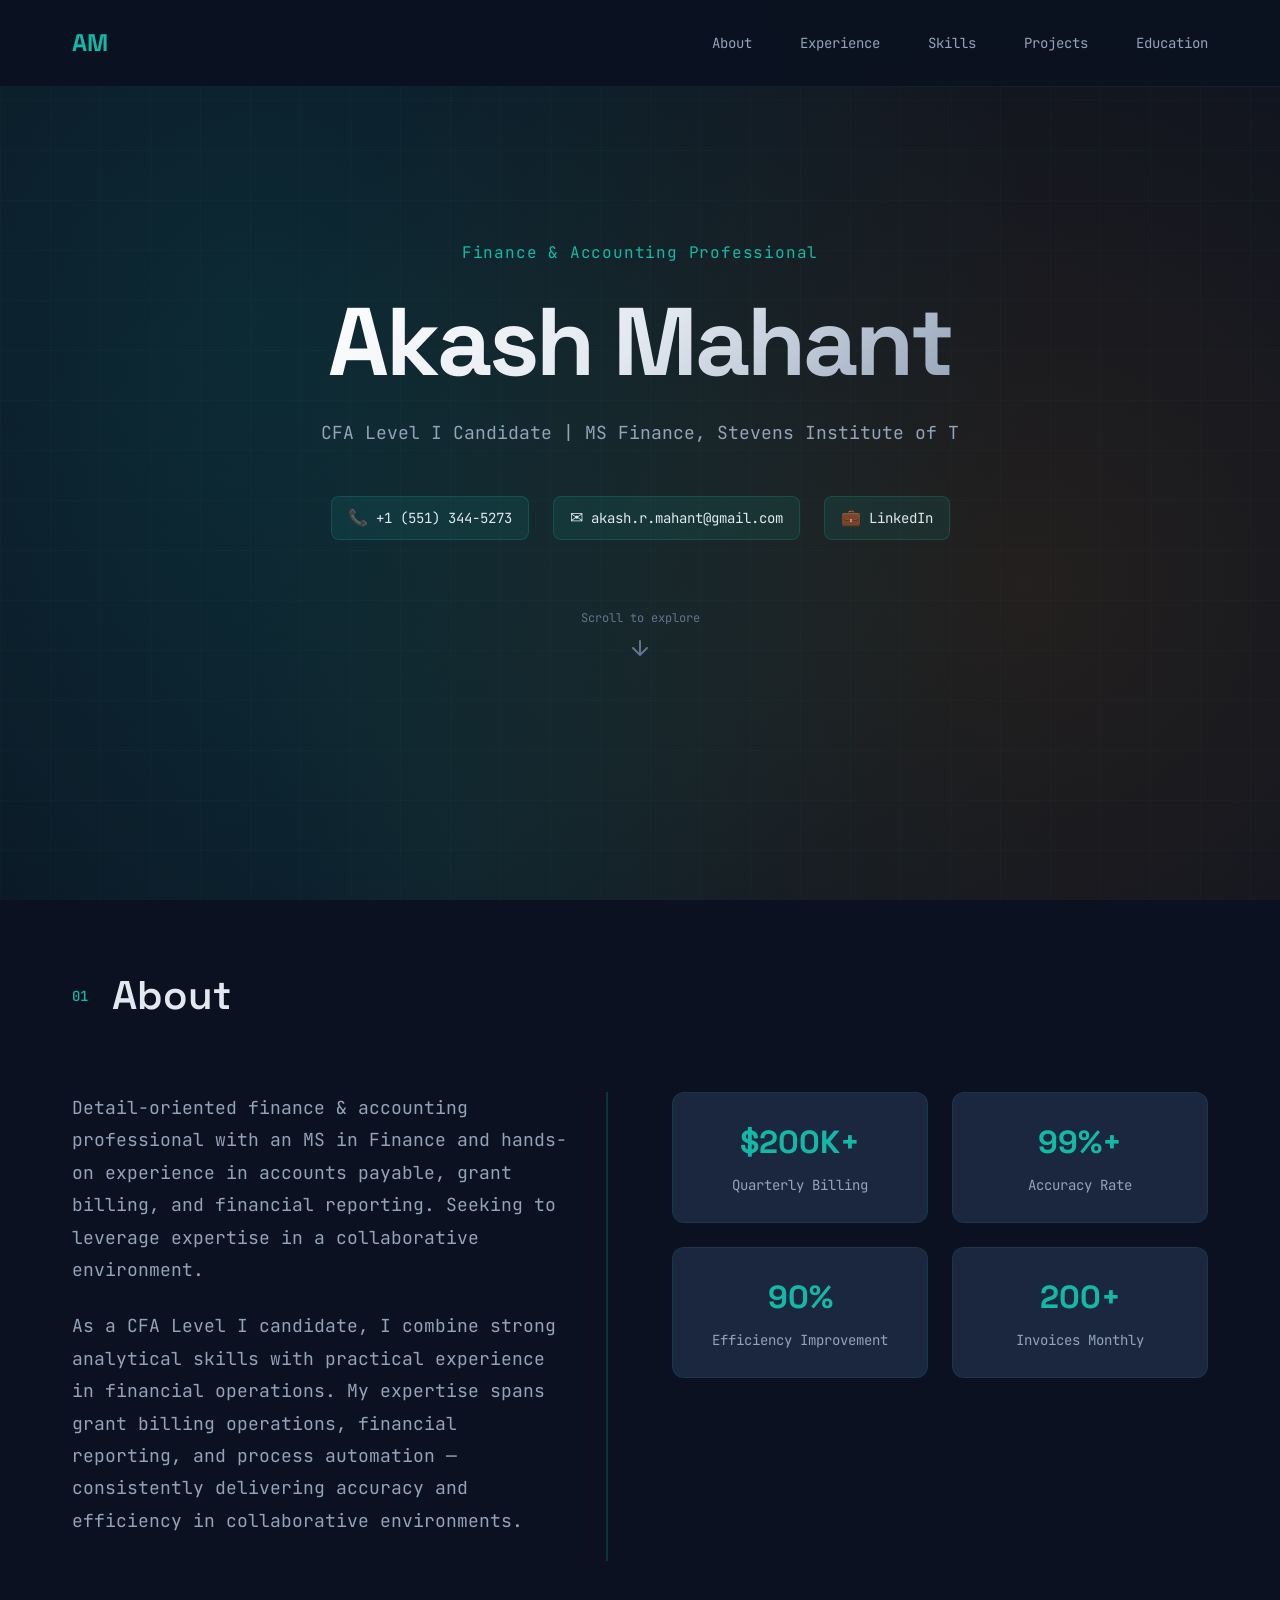
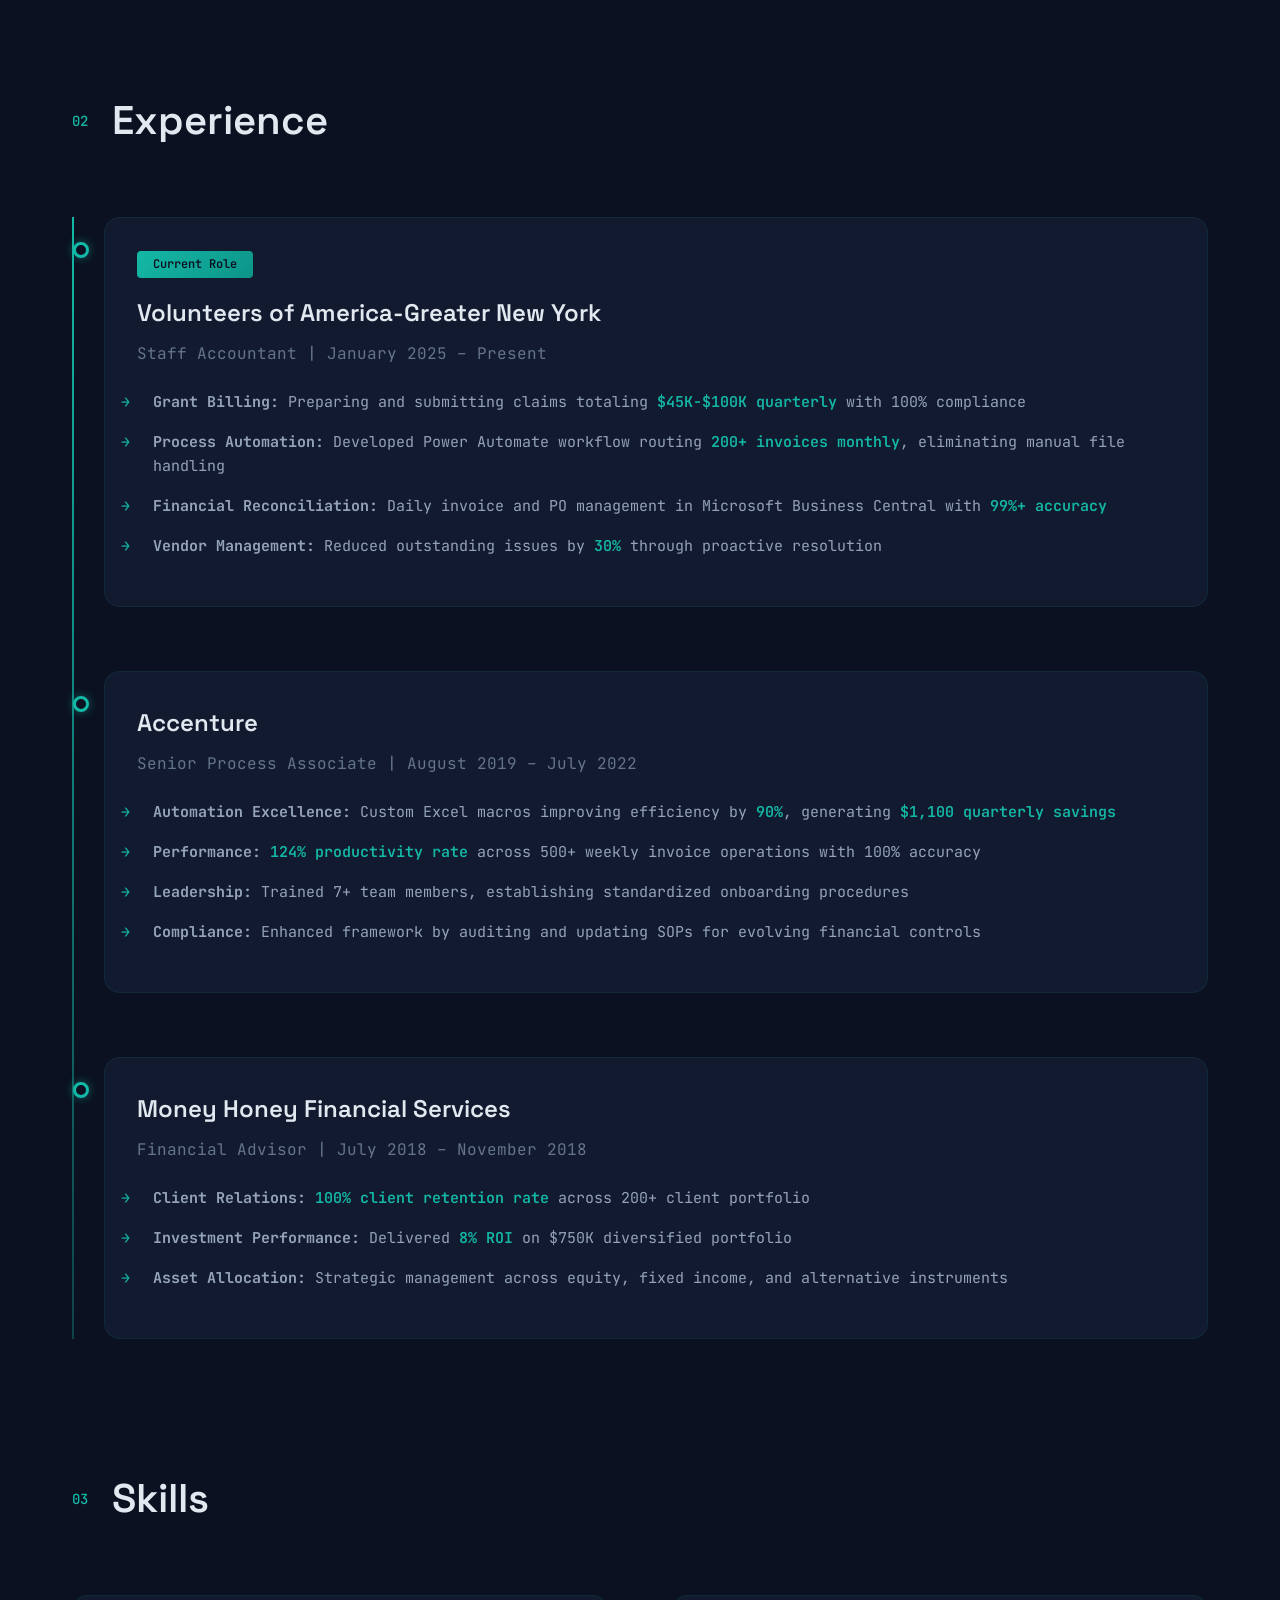
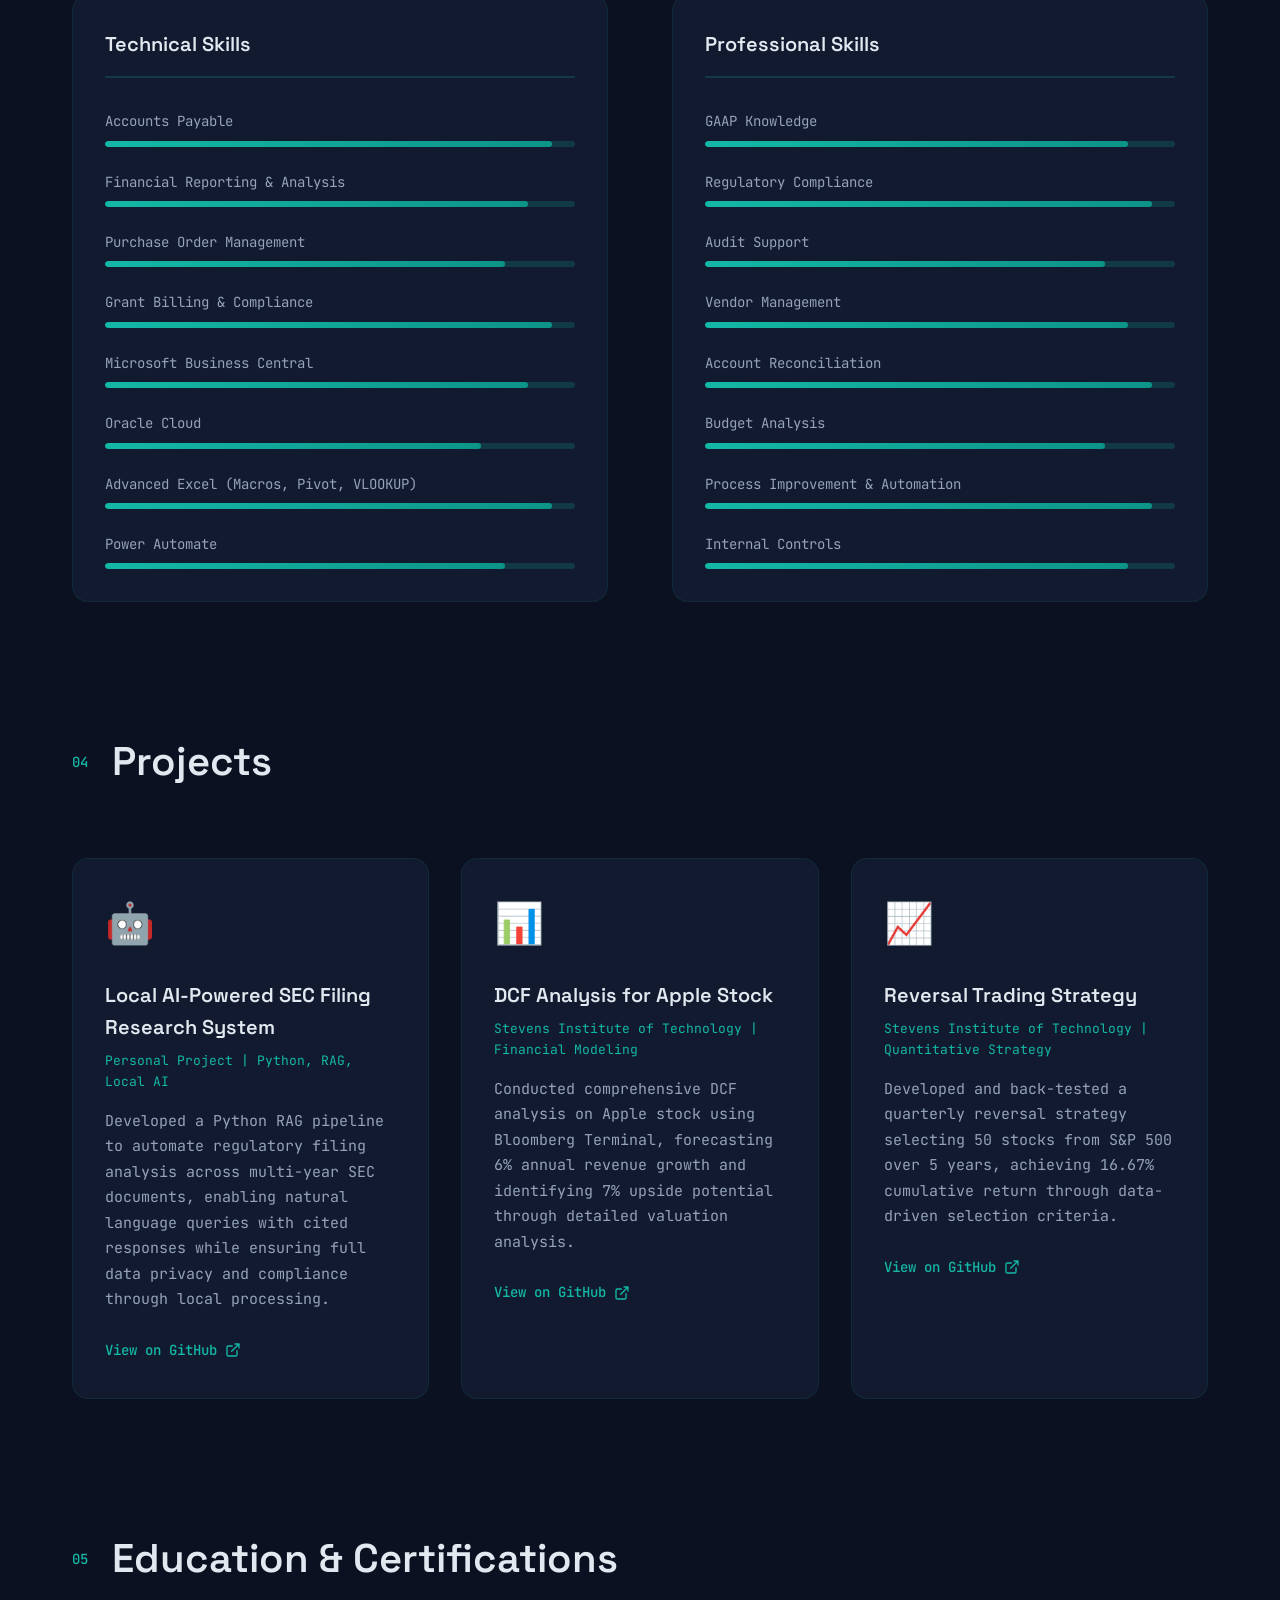
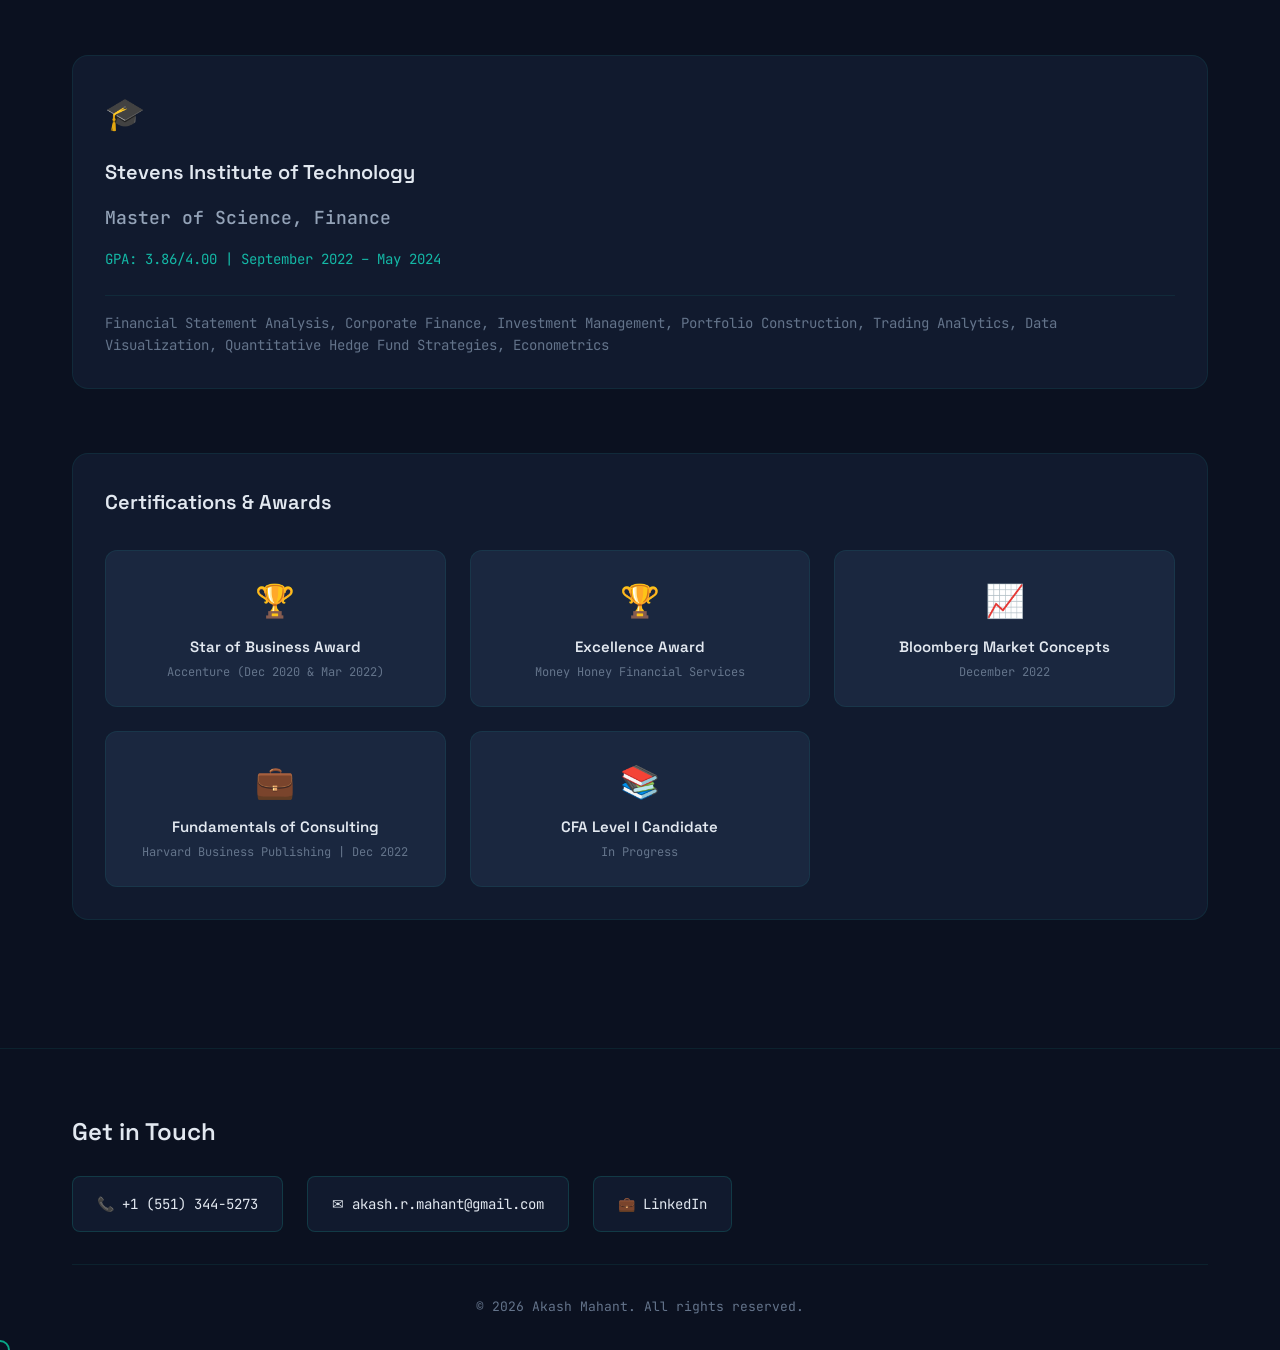
==== index.html @ 2087d96d "restructure: move portfolio files to root" ====
<!DOCTYPE html>
<html lang="en">
<head>
    <meta charset="UTF-8">
    <meta name="viewport" content="width=device-width, initial-scale=1.0">
    <title>Akash Mahant | Finance & Accounting Professional</title>
    <link rel="preconnect" href="https://fonts.googleapis.com">
    <link rel="preconnect" href="https://fonts.gstatic.com" crossorigin>
    <link href="https://fonts.googleapis.com/css2?family=JetBrains+Mono:wght@400;500;600&family=Space+Grotesk:wght@300;400;500;600;700&display=swap" rel="stylesheet">
    <link rel="stylesheet" href="css/styles.css">
</head>
<body>
    <!-- Navigation -->
    <nav class="navbar">
        <div class="nav-container">
            <a href="#hero" class="nav-logo">AM</a>
            <ul class="nav-links">
                <li><a href="#about">About</a></li>
                <li><a href="#experience">Experience</a></li>
                <li><a href="#skills">Skills</a></li>
                <li><a href="#projects">Projects</a></li>
                <li><a href="#education">Education</a></li>
            </ul>
        </div>
    </nav>

    <!-- Hero Section -->
    <section id="hero" class="hero">
        <div class="hero-bg">
            <div class="gradient-mesh"></div>
            <div class="grid-overlay"></div>
        </div>
        <div class="hero-content">
            <p class="hero-label fade-in">Finance & Accounting Professional</p>
            <h1 class="hero-name fade-in">Akash Mahant</h1>
            <p class="hero-tagline fade-in">CFA Level I Candidate | MS Finance, Stevens Institute of Technology</p>
            <div class="hero-contact fade-in">
                <a href="tel:+15513445273" class="contact-link">
                    <span class="contact-icon">📞</span>
                    <span>+1 (551) 344-5273</span>
                </a>
                <a href="mailto:akash.r.mahant@gmail.com" class="contact-link">
                    <span class="contact-icon">✉</span>
                    <span>akash.r.mahant@gmail.com</span>
                </a>
                <a href="https://www.linkedin.com/in/akashmahant" target="_blank" class="contact-link">
                    <span class="contact-icon">💼</span>
                    <span>LinkedIn</span>
                </a>
            </div>
            <a href="#experience" class="scroll-indicator fade-in">
                <span>Scroll to explore</span>
                <svg width="24" height="24" viewBox="0 0 24 24" fill="none">
                    <path d="M12 5v14M5 12l7 7 7-7" stroke="currentColor" stroke-width="2" stroke-linecap="round" stroke-linejoin="round"/>
                </svg>
            </a>
        </div>
    </section>

    <!-- About Section -->
    <section id="about" class="section about">
        <div class="container">
            <div class="section-header">
                <span class="section-badge">01</span>
                <h2 class="section-title">About</h2>
            </div>
            <div class="about-content">
                <div class="about-text">
                    <p>Detail-oriented finance & accounting professional with an MS in Finance and hands-on experience in accounts payable, grant billing, and financial reporting. Seeking to leverage expertise in a collaborative environment.</p>
                    <p>As a CFA Level I candidate, I combine strong analytical skills with practical experience in financial operations. My expertise spans grant billing operations, financial reporting, and process automation — consistently delivering accuracy and efficiency in collaborative environments.</p>
                </div>
                <div class="about-highlights">
                    <div class="highlight-card">
                        <span class="highlight-number">$200K+</span>
                        <span class="highlight-label">Quarterly Billing</span>
                    </div>
                    <div class="highlight-card">
                        <span class="highlight-number">99%+</span>
                        <span class="highlight-label">Accuracy Rate</span>
                    </div>
                    <div class="highlight-card">
                        <span class="highlight-number">90%</span>
                        <span class="highlight-label">Efficiency Improvement</span>
                    </div>
                    <div class="highlight-card">
                        <span class="highlight-number">200+</span>
                        <span class="highlight-label">Invoices Monthly</span>
                    </div>
                </div>
            </div>
        </div>
    </section>

    <!-- Experience Section -->
    <section id="experience" class="section experience">
        <div class="container">
            <div class="section-header">
                <span class="section-badge">02</span>
                <h2 class="section-title">Experience</h2>
            </div>
            <div class="timeline">
                <div class="timeline-item experience-card">
                    <div class="timeline-marker"></div>
                    <div class="card-content">
                        <span class="role-badge">Current Role</span>
                        <h3 class="company">Volunteers of America-Greater New York</h3>
                        <p class="role">Staff Accountant | January 2025 – Present</p>
                        <ul class="achievement-list">
                            <li><strong>Grant Billing:</strong> Preparing and submitting claims totaling <span class="highlight">$45K-$100K quarterly</span> with 100% compliance</li>
                            <li><strong>Process Automation:</strong> Developed Power Automate workflow routing <span class="highlight">200+ invoices monthly</span>, eliminating manual file handling</li>
                            <li><strong>Financial Reconciliation:</strong> Daily invoice and PO management in Microsoft Business Central with <span class="highlight">99%+ accuracy</span></li>
                            <li><strong>Vendor Management:</strong> Reduced outstanding issues by <span class="highlight">30%</span> through proactive resolution</li>
                        </ul>
                    </div>
                </div>
                <div class="timeline-item experience-card">
                    <div class="timeline-marker"></div>
                    <div class="card-content">
                        <h3 class="company">Accenture</h3>
                        <p class="role">Senior Process Associate | August 2019 – July 2022</p>
                        <ul class="achievement-list">
                            <li><strong>Automation Excellence:</strong> Custom Excel macros improving efficiency by <span class="highlight">90%</span>, generating <span class="highlight">$1,100 quarterly savings</span></li>
                            <li><strong>Performance:</strong> <span class="highlight">124% productivity rate</span> across 500+ weekly invoice operations with 100% accuracy</li>
                            <li><strong>Leadership:</strong> Trained 7+ team members, establishing standardized onboarding procedures</li>
                            <li><strong>Compliance:</strong> Enhanced framework by auditing and updating SOPs for evolving financial controls</li>
                        </ul>
                    </div>
                </div>
                <div class="timeline-item experience-card">
                    <div class="timeline-marker"></div>
                    <div class="card-content">
                        <h3 class="company">Money Honey Financial Services</h3>
                        <p class="role">Financial Advisor | July 2018 – November 2018</p>
                        <ul class="achievement-list">
                            <li><strong>Client Relations:</strong> <span class="highlight">100% client retention rate</span> across 200+ client portfolio</li>
                            <li><strong>Investment Performance:</strong> Delivered <span class="highlight">8% ROI</span> on $750K diversified portfolio</li>
                            <li><strong>Asset Allocation:</strong> Strategic management across equity, fixed income, and alternative instruments</li>
                        </ul>
                    </div>
                </div>
            </div>
        </div>
    </section>

    <!-- Skills Section -->
    <section id="skills" class="section skills">
        <div class="container">
            <div class="section-header">
                <span class="section-badge">03</span>
                <h2 class="section-title">Skills</h2>
            </div>
            <div class="skills-grid">
                <div class="skills-category">
                    <h3 class="category-title">Technical Skills</h3>
                    <div class="skills-list">
                        <div class="skill-item">
                            <span class="skill-name">Accounts Payable</span>
                            <div class="skill-bar"><div class="skill-fill" style="width: 95%"></div></div>
                        </div>
                        <div class="skill-item">
                            <span class="skill-name">Financial Reporting & Analysis</span>
                            <div class="skill-bar"><div class="skill-fill" style="width: 90%"></div></div>
                        </div>
                        <div class="skill-item">
                            <span class="skill-name">Purchase Order Management</span>
                            <div class="skill-bar"><div class="skill-fill" style="width: 85%"></div></div>
                        </div>
                        <div class="skill-item">
                            <span class="skill-name">Grant Billing & Compliance</span>
                            <div class="skill-bar"><div class="skill-fill" style="width: 95%"></div></div>
                        </div>
                        <div class="skill-item">
                            <span class="skill-name">Microsoft Business Central</span>
                            <div class="skill-bar"><div class="skill-fill" style="width: 90%"></div></div>
                        </div>
                        <div class="skill-item">
                            <span class="skill-name">Oracle Cloud</span>
                            <div class="skill-bar"><div class="skill-fill" style="width: 80%"></div></div>
                        </div>
                        <div class="skill-item">
                            <span class="skill-name">Advanced Excel (Macros, Pivot, VLOOKUP)</span>
                            <div class="skill-bar"><div class="skill-fill" style="width: 95%"></div></div>
                        </div>
                        <div class="skill-item">
                            <span class="skill-name">Power Automate</span>
                            <div class="skill-bar"><div class="skill-fill" style="width: 85%"></div></div>
                        </div>
                    </div>
                </div>
                <div class="skills-category">
                    <h3 class="category-title">Professional Skills</h3>
                    <div class="skills-list">
                        <div class="skill-item">
                            <span class="skill-name">GAAP Knowledge</span>
                            <div class="skill-bar"><div class="skill-fill" style="width: 90%"></div></div>
                        </div>
                        <div class="skill-item">
                            <span class="skill-name">Regulatory Compliance</span>
                            <div class="skill-bar"><div class="skill-fill" style="width: 95%"></div></div>
                        </div>
                        <div class="skill-item">
                            <span class="skill-name">Audit Support</span>
                            <div class="skill-bar"><div class="skill-fill" style="width: 85%"></div></div>
                        </div>
                        <div class="skill-item">
                            <span class="skill-name">Vendor Management</span>
                            <div class="skill-bar"><div class="skill-fill" style="width: 90%"></div></div>
                        </div>
                        <div class="skill-item">
                            <span class="skill-name">Account Reconciliation</span>
                            <div class="skill-bar"><div class="skill-fill" style="width: 95%"></div></div>
                        </div>
                        <div class="skill-item">
                            <span class="skill-name">Budget Analysis</span>
                            <div class="skill-bar"><div class="skill-fill" style="width: 85%"></div></div>
                        </div>
                        <div class="skill-item">
                            <span class="skill-name">Process Improvement & Automation</span>
                            <div class="skill-bar"><div class="skill-fill" style="width: 95%"></div></div>
                        </div>
                        <div class="skill-item">
                            <span class="skill-name">Internal Controls</span>
                            <div class="skill-bar"><div class="skill-fill" style="width: 90%"></div></div>
                        </div>
                    </div>
                </div>
            </div>
        </div>
    </section>

    <!-- Projects Section -->
    <section id="projects" class="section projects">
        <div class="container">
            <div class="section-header">
                <span class="section-badge">04</span>
                <h2 class="section-title">Projects</h2>
            </div>
            <div class="projects-grid">
                <div class="project-card fade-in">
                    <div class="project-icon">🤖</div>
                    <div class="project-content">
                        <h3 class="project-title">Local AI-Powered SEC Filing Research System</h3>
                        <p class="project-tag">Personal Project | Python, RAG, Local AI</p>
                        <p class="project-description">Developed a Python RAG pipeline to automate regulatory filing analysis across multi-year SEC documents, enabling natural language queries with cited responses while ensuring full data privacy and compliance through local processing.</p>
                        <a href="https://github.com/Mahant-Akash/SEC-Filing-RAG-Local-AI-for-Financial-Research" target="_blank" class="project-link">
                            View on GitHub
                            <svg width="16" height="16" viewBox="0 0 24 24" fill="none">
                                <path d="M18 13v6a2 2 0 0 1-2 2H5a2 2 0 0 1-2-2V8a2 2 0 0 1 2-2h6M15 3h6v6M10 14L21 3" stroke="currentColor" stroke-width="2" stroke-linecap="round" stroke-linejoin="round"/>
                            </svg>
                        </a>
                    </div>
                </div>
                <div class="project-card fade-in">
                    <div class="project-icon">📊</div>
                    <div class="project-content">
                        <h3 class="project-title">DCF Analysis for Apple Stock</h3>
                        <p class="project-tag">Stevens Institute of Technology | Financial Modeling</p>
                        <p class="project-description">Conducted comprehensive DCF analysis on Apple stock using Bloomberg Terminal, forecasting 6% annual revenue growth and identifying 7% upside potential through detailed valuation analysis.</p>
                        <a href="https://github.com/Mahant-Akash/DCF-Model" target="_blank" class="project-link">
                            View on GitHub
                            <svg width="16" height="16" viewBox="0 0 24 24" fill="none">
                                <path d="M18 13v6a2 2 0 0 1-2 2H5a2 2 0 0 1-2-2V8a2 2 0 0 1 2-2h6M15 3h6v6M10 14L21 3" stroke="currentColor" stroke-width="2" stroke-linecap="round" stroke-linejoin="round"/>
                            </svg>
                        </a>
                    </div>
                </div>
                <div class="project-card fade-in">
                    <div class="project-icon">📈</div>
                    <div class="project-content">
                        <h3 class="project-title">Reversal Trading Strategy</h3>
                        <p class="project-tag">Stevens Institute of Technology | Quantitative Strategy</p>
                        <p class="project-description">Developed and back-tested a quarterly reversal strategy selecting 50 stocks from S&P 500 over 5 years, achieving 16.67% cumulative return through data-driven selection criteria.</p>
                        <a href="https://github.com/Mahant-Akash/Reversal-Strategy" target="_blank" class="project-link">
                            View on GitHub
                            <svg width="16" height="16" viewBox="0 0 24 24" fill="none">
                                <path d="M18 13v6a2 2 0 0 1-2 2H5a2 2 0 0 1-2-2V8a2 2 0 0 1 2-2h6M15 3h6v6M10 14L21 3" stroke="currentColor" stroke-width="2" stroke-linecap="round" stroke-linejoin="round"/>
                            </svg>
                        </a>
                    </div>
                </div>
            </div>
        </div>
    </section>

    <!-- Education & Certifications Section -->
    <section id="education" class="section education">
        <div class="container">
            <div class="section-header">
                <span class="section-badge">05</span>
                <h2 class="section-title">Education & Certifications</h2>
            </div>
            <div class="education-grid">
                <div class="education-item">
                    <div class="education-icon">🎓</div>
                    <h3 class="institution">Stevens Institute of Technology</h3>
                    <p class="degree">Master of Science, Finance</p>
                    <p class="gpa">GPA: 3.86/4.00 | September 2022 – May 2024</p>
                    <p class="coursework">Financial Statement Analysis, Corporate Finance, Investment Management, Portfolio Construction, Trading Analytics, Data Visualization, Quantitative Hedge Fund Strategies, Econometrics</p>
                </div>
            </div>
            <div class="certifications">
                <h3 class="certifications-title">Certifications & Awards</h3>
                <div class="cert-grid">
                    <div class="cert-card fade-in">
                        <span class="cert-icon">🏆</span>
                        <span class="cert-name">Star of Business Award</span>
                        <span class="cert-desc">Accenture (Dec 2020 & Mar 2022)</span>
                    </div>
                    <div class="cert-card fade-in">
                        <span class="cert-icon">🏆</span>
                        <span class="cert-name">Excellence Award</span>
                        <span class="cert-desc">Money Honey Financial Services</span>
                    </div>
                    <div class="cert-card fade-in">
                        <span class="cert-icon">📈</span>
                        <span class="cert-name">Bloomberg Market Concepts</span>
                        <span class="cert-desc">December 2022</span>
                    </div>
                    <div class="cert-card fade-in">
                        <span class="cert-icon">💼</span>
                        <span class="cert-name">Fundamentals of Consulting</span>
                        <span class="cert-desc">Harvard Business Publishing | Dec 2022</span>
                    </div>
                    <div class="cert-card fade-in">
                        <span class="cert-icon">📚</span>
                        <span class="cert-name">CFA Level I Candidate</span>
                        <span class="cert-desc">In Progress</span>
                    </div>
                </div>
            </div>
        </div>
    </section>

    <!-- Footer -->
    <footer class="footer">
        <div class="container">
            <div class="footer-content">
                <div class="footer-contact">
                    <h3 class="footer-title">Get in Touch</h3>
                    <div class="footer-links">
                        <a href="tel:+15513445273" class="footer-link">
                            <span>📞</span>
                            <span>+1 (551) 344-5273</span>
                        </a>
                        <a href="mailto:akash.r.mahant@gmail.com" class="footer-link">
                            <span>✉</span>
                            <span>akash.r.mahant@gmail.com</span>
                        </a>
                        <a href="https://www.linkedin.com/in/akashmahant" target="_blank" class="footer-link">
                            <span>💼</span>
                            <span>LinkedIn</span>
                        </a>
                    </div>
                </div>
                <div class="footer-bottom">
                    <p>&copy; 2026 Akash Mahant. All rights reserved.</p>
                </div>
            </div>
        </div>
    </footer>

    <script src="js/main.js"></script>
</body>
</html>
---- css/styles.css ----
/* =====================================================
   Akash Mahant - Portfolio Website
   Modern Editorial Finance Design
   ===================================================== */

/* CSS Variables - Color Palette */
:root {
    /* Background colors */
    --bg-primary: #0B1120;
    --bg-secondary: #111A2E;
    --bg-tertiary: #1A273F;

    /* Text colors */
    --text-primary: #E2E8F0;
    --text-secondary: #94A3B8;
    --text-muted: #64748B;
    --text-accent: #14B8A6;

    /* Accent colors */
    --accent-teal: #14B8A6;
    --accent-teal-dark: #0D9488;
    --accent-gold: #F59E0B;
    --accent-gold-light: #FBBF24;

    /* Gradients */
    --gradient-primary: linear-gradient(135deg, var(--accent-teal) 0%, var(--accent-teal-dark) 100%);
    --gradient-gold: linear-gradient(135deg, var(--accent-gold) 0%, var(--accent-gold-light) 100%);

    /* Spacing */
    --spacing-xs: 0.25rem;
    --spacing-sm: 0.5rem;
    --spacing-md: 1rem;
    --spacing-lg: 1.5rem;
    --spacing-xl: 2rem;
    --spacing-2xl: 3rem;
    --spacing-3xl: 4rem;

    /* Typography */
    --font-display: 'Space Grotesk', system-ui, sans-serif;
    --font-body: 'JetBrains Mono', monospace;

    /* Animation */
    --transition-fast: 0.15s ease;
    --transition-normal: 0.3s ease;
    --transition-slow: 0.5s ease;

    /* Shadows */
    --shadow-sm: 0 1px 2px rgba(0, 0, 0, 0.3);
    --shadow-md: 0 4px 6px rgba(0, 0, 0, 0.3);
    --shadow-lg: 0 10px 15px rgba(0, 0, 0, 0.4);
    --shadow-glow: 0 0 40px rgba(20, 184, 166, 0.1);
}

/* Reset & Base */
*, *::before, *::after {
    margin: 0;
    padding: 0;
    box-sizing: border-box;
}

html {
    scroll-behavior: smooth;
    -webkit-font-smoothing: antialiased;
    -moz-osx-font-smoothing: grayscale;
}

body {
    font-family: var(--font-body);
    background-color: var(--bg-primary);
    color: var(--text-primary);
    line-height: 1.6;
    overflow-x: hidden;
}

a {
    color: var(--accent-teal);
    text-decoration: none;
    transition: color var(--transition-fast);
}

a:hover {
    color: var(--accent-teal-light);
}

/* Container */
.container {
    max-width: 1200px;
    margin: 0 auto;
    padding: 0 var(--spacing-xl);
}

/* =====================================================
   Navigation
   ===================================================== */
.navbar {
    position: fixed;
    top: 0;
    left: 0;
    right: 0;
    z-index: 1000;
    background: rgba(11, 17, 32, 0.95);
    backdrop-filter: blur(10px);
    border-bottom: 1px solid rgba(20, 184, 166, 0.1);
    transition: all var(--transition-normal);
}

.nav-container {
    max-width: 1200px;
    margin: 0 auto;
    padding: var(--spacing-lg) var(--spacing-xl);
    display: flex;
    justify-content: space-between;
    align-items: center;
}

.nav-logo {
    font-family: var(--font-display);
    font-size: 1.5rem;
    font-weight: 700;
    color: var(--accent-teal);
    letter-spacing: -0.02em;
    transition: transform var(--transition-fast);
}

.nav-logo:hover {
    transform: scale(1.05);
}

.nav-links {
    display: flex;
    list-style: none;
    gap: var(--spacing-2xl);
}

.nav-links a {
    color: var(--text-secondary);
    font-size: 0.875rem;
    position: relative;
    padding: var(--spacing-sm) 0;
    transition: color var(--transition-fast);
}

.nav-links a::after {
    content: '';
    position: absolute;
    bottom: 0;
    left: 0;
    width: 0;
    height: 1px;
    background: var(--accent-teal);
    transition: width var(--transition-normal);
}

.nav-links a:hover {
    color: var(--accent-teal);
}

.nav-links a:hover::after {
    width: 100%;
}

/* Mobile Menu Toggle */
@media (max-width: 768px) {
    .nav-links {
        display: none;
    }
}

/* =====================================================
   Hero Section
   ===================================================== */
.hero {
    min-height: 100vh;
    display: flex;
    align-items: center;
    justify-content: center;
    position: relative;
    padding: var(--spacing-3xl) var(--spacing-xl);
    overflow: hidden;
}

.hero-bg {
    position: absolute;
    inset: 0;
    overflow: hidden;
}

.gradient-mesh {
    position: absolute;
    width: 150%;
    height: 150%;
    top: -25%;
    left: -25%;
    background: radial-gradient(circle at 30% 40%, rgba(20, 184, 166, 0.15) 0%, transparent 50%),
                radial-gradient(circle at 70% 60%, rgba(245, 158, 11, 0.1) 0%, transparent 50%),
                radial-gradient(circle at 40% 80%, rgba(20, 184, 166, 0.08) 0%, transparent 40%);
    animation: meshPulse 15s ease-in-out infinite;
}

@keyframes meshPulse {
    0%, 100% { transform: translate(0, 0) scale(1); }
    25% { transform: translate(2%, 1%) scale(1.02); }
    50% { transform: translate(-1%, 2%) scale(0.98); }
    75% { transform: translate(1%, -1%) scale(1.01); }
}

.grid-overlay {
    position: absolute;
    inset: 0;
    background-image:
        linear-gradient(rgba(20, 184, 166, 0.03) 1px, transparent 1px),
        linear-gradient(90deg, rgba(20, 184, 166, 0.03) 1px, transparent 1px);
    background-size: 50px 50px;
    pointer-events: none;
}

.hero-content {
    position: relative;
    text-align: center;
    z-index: 1;
    max-width: 900px;
}

.hero-label {
    font-family: var(--font-body);
    font-size: 1rem;
    color: var(--accent-teal);
    margin-bottom: var(--spacing-lg);
    letter-spacing: 0.05em;
    opacity: 0;
    animation: fadeInUp 0.8s ease forwards;
}

.hero-name {
    font-family: var(--font-display);
    font-size: clamp(3rem, 8vw, 6rem);
    font-weight: 700;
    line-height: 1.1;
    letter-spacing: -0.03em;
    background: linear-gradient(135deg, #fff 0%, var(--text-primary) 50%, var(--text-secondary) 100%);
    -webkit-background-clip: text;
    -webkit-text-fill-color: transparent;
    background-clip: text;
    margin-bottom: var(--spacing-lg);
    opacity: 0;
    animation: fadeInUp 0.8s ease 0.2s forwards;
}

.hero-tagline {
    font-family: var(--font-body);
    font-size: 1.125rem;
    color: var(--text-secondary);
    margin-bottom: var(--spacing-2xl);
    opacity: 0;
    animation: fadeInUp 0.8s ease 0.4s forwards;
}

.hero-contact {
    display: flex;
    flex-wrap: wrap;
    justify-content: center;
    gap: var(--spacing-lg);
    margin-bottom: var(--spacing-3xl);
    opacity: 0;
    animation: fadeInUp 0.8s ease 0.6s forwards;
}

.contact-link {
    display: inline-flex;
    align-items: center;
    gap: var(--spacing-sm);
    padding: var(--spacing-sm) var(--spacing-md);
    background: rgba(20, 184, 166, 0.1);
    border-radius: 8px;
    font-size: 0.875rem;
    color: var(--text-primary);
    border: 1px solid rgba(20, 184, 166, 0.2);
    transition: all var(--transition-fast);
}

.contact-link:hover {
    background: rgba(20, 184, 166, 0.2);
    border-color: var(--accent-teal);
    transform: translateY(-2px);
}

.contact-icon {
    font-size: 1rem;
}

.scroll-indicator {
    display: inline-flex;
    flex-direction: column;
    align-items: center;
    gap: var(--spacing-sm);
    color: var(--text-muted);
    font-size: 0.75rem;
    opacity: 0;
    animation: fadeInUp 0.8s ease 0.8s forwards;
    transition: color var(--transition-fast);
}

.scroll-indicator:hover {
    color: var(--accent-teal);
}

.scroll-indicator svg {
    animation: bounce 2s infinite;
}

@keyframes fadeInUp {
    from {
        opacity: 0;
        transform: translateY(30px);
    }
    to {
        opacity: 1;
        transform: translateY(0);
    }
}

@keyframes bounce {
    0%, 20%, 50%, 80%, 100% { transform: translateY(0); }
    40% { transform: translateY(-5px); }
    60% { transform: translateY(-3px); }
}

/* =====================================================
   Section Styles
   ===================================================== */
.section {
    padding: var(--spacing-3xl) 0;
}

.section-header {
    display: flex;
    align-items: center;
    gap: var(--spacing-lg);
    margin-bottom: var(--spacing-3xl);
}

.section-badge {
    font-family: var(--font-body);
    font-size: 0.875rem;
    color: var(--accent-teal);
    font-weight: 500;
}

.section-title {
    font-family: var(--font-display);
    font-size: clamp(1.75rem, 4vw, 2.5rem);
    font-weight: 600;
    color: var(--text-primary);
}

/* =====================================================
   About Section
   ===================================================== */
.about-content {
    display: grid;
    grid-template-columns: 1fr 1fr;
    gap: var(--spacing-3xl);
    align-items: start;
}

.about-text {
    padding-right: var(--spacing-xl);
    border-right: 2px solid rgba(20, 184, 166, 0.2);
}

.about-text p {
    font-size: 1.125rem;
    color: var(--text-secondary);
    margin-bottom: var(--spacing-lg);
    line-height: 1.8;
}

.about-highlights {
    display: grid;
    grid-template-columns: repeat(2, 1fr);
    gap: var(--spacing-lg);
}

.highlight-card {
    padding: var(--spacing-lg);
    background: var(--bg-tertiary);
    border-radius: 12px;
    text-align: center;
    border: 1px solid rgba(20, 184, 166, 0.1);
    transition: all var(--transition-normal);
}

.highlight-card:hover {
    border-color: var(--accent-teal);
    transform: translateY(-4px);
    box-shadow: var(--shadow-glow);
}

.highlight-number {
    display: block;
    font-family: var(--font-display);
    font-size: 2rem;
    font-weight: 700;
    color: var(--accent-teal);
    margin-bottom: var(--spacing-xs);
}

.highlight-label {
    font-family: var(--font-body);
    font-size: 0.875rem;
    color: var(--text-secondary);
}

/* =====================================================
   Experience Section
   ===================================================== */
.timeline {
    position: relative;
    padding-left: var(--spacing-xl);
}

.timeline::before {
    content: '';
    position: absolute;
    left: 0;
    top: 0;
    bottom: 0;
    width: 2px;
    background: linear-gradient(to bottom, var(--accent-teal), rgba(20, 184, 166, 0.3));
}

.timeline-item {
    position: relative;
    margin-bottom: var(--spacing-3xl);
}

.timeline-marker {
    position: absolute;
    left: calc(-1 * var(--spacing-xl));
    top: var(--spacing-lg);
    width: 16px;
    height: 16px;
    background: var(--bg-primary);
    border: 3px solid var(--accent-teal);
    border-radius: 50%;
    box-shadow: 0 0 10px rgba(20, 184, 166, 0.5);
    z-index: 1;
}

.timeline-item:last-child {
    margin-bottom: 0;
}

.experience-card {
    background: var(--bg-secondary);
    border: 1px solid rgba(20, 184, 166, 0.1);
    border-radius: 16px;
    padding: var(--spacing-xl);
    transition: all var(--transition-normal);
}

.experience-card:hover {
    border-color: var(--accent-teal);
    transform: translateX(10px);
    box-shadow: var(--shadow-lg);
}

.role-badge {
    display: inline-block;
    padding: var(--spacing-xs) var(--spacing-md);
    background: var(--gradient-primary);
    color: var(--bg-primary);
    font-family: var(--font-body);
    font-size: 0.75rem;
    font-weight: 600;
    border-radius: 4px;
    margin-bottom: var(--spacing-md);
}

.experience-card:not(:has(.role-badge)) .role-badge {
    display: none;
}

.company {
    font-family: var(--font-display);
    font-size: 1.5rem;
    font-weight: 600;
    color: var(--text-primary);
    margin-bottom: var(--spacing-sm);
}

.role {
    font-family: var(--font-body);
    color: var(--text-muted);
    margin-bottom: var(--spacing-lg);
}

.achievement-list {
    list-style: none;
}

.achievement-list li {
    font-size: 0.9375rem;
    color: var(--text-secondary);
    margin-bottom: var(--spacing-md);
    padding-left: var(--spacing-md);
    position: relative;
}

.achievement-list li::before {
    content: '→';
    position: absolute;
    left: calc(-1 * var(--spacing-md));
    color: var(--accent-teal);
}

.highlight {
    color: var(--accent-teal);
    font-weight: 600;
}

/* =====================================================
   Skills Section
   ===================================================== */
.skills-grid {
    display: grid;
    grid-template-columns: repeat(2, 1fr);
    gap: var(--spacing-3xl);
}

.skills-category {
    background: var(--bg-secondary);
    border: 1px solid rgba(20, 184, 166, 0.1);
    border-radius: 16px;
    padding: var(--spacing-xl);
}

.category-title {
    font-family: var(--font-display);
    font-size: 1.25rem;
    font-weight: 600;
    color: var(--text-primary);
    margin-bottom: var(--spacing-xl);
    padding-bottom: var(--spacing-md);
    border-bottom: 2px solid rgba(20, 184, 166, 0.2);
}

.skills-list {
    display: flex;
    flex-direction: column;
    gap: var(--spacing-lg);
}

.skill-item {
    display: flex;
    flex-direction: column;
    gap: var(--spacing-sm);
}

.skill-name {
    font-size: 0.875rem;
    color: var(--text-secondary);
    font-family: var(--font-body);
}

.skill-bar {
    height: 6px;
    background: rgba(20, 184, 166, 0.2);
    border-radius: 3px;
    overflow: hidden;
}

.skill-fill {
    height: 100%;
    background: var(--gradient-primary);
    border-radius: 3px;
    transition: width 1s ease-out;
    animation: fillBar 1s ease-out forwards;
    animation-play-state: paused;
}

.skill-item:hover .skill-fill {
    box-shadow: 0 0 20px rgba(20, 184, 166, 0.5);
}

@keyframes fillBar {
    from { width: 0; }
}

/* =====================================================
   Projects Section
   ===================================================== */
.projects-grid {
    display: grid;
    grid-template-columns: repeat(auto-fit, minmax(350px, 1fr));
    gap: var(--spacing-xl);
}

.project-card {
    background: var(--bg-secondary);
    border: 1px solid rgba(20, 184, 166, 0.1);
    border-radius: 16px;
    padding: var(--spacing-xl);
    transition: all var(--transition-normal);
    position: relative;
    overflow: hidden;
}

.project-card::before {
    content: '';
    position: absolute;
    top: 0;
    left: 0;
    right: 0;
    height: 2px;
    background: var(--gradient-primary);
    transform: scaleX(0);
    transform-origin: left;
    transition: transform var(--transition-normal);
}

.project-card:hover::before {
    transform: scaleX(1);
}

.project-card:hover {
    transform: translateY(-8px);
    border-color: var(--accent-teal);
    box-shadow: var(--shadow-lg), var(--shadow-glow);
}

.project-icon {
    font-size: 2.5rem;
    margin-bottom: var(--spacing-lg);
}

.project-title {
    font-family: var(--font-display);
    font-size: 1.25rem;
    font-weight: 600;
    color: var(--text-primary);
    margin-bottom: var(--spacing-sm);
}

.project-tag {
    font-family: var(--font-body);
    font-size: 0.8125rem;
    color: var(--accent-teal);
    margin-bottom: var(--spacing-md);
}

.project-description {
    font-size: 0.9375rem;
    color: var(--text-secondary);
    margin-bottom: var(--spacing-lg);
    line-height: 1.7;
}

.project-link {
    display: inline-flex;
    align-items: center;
    gap: var(--spacing-sm);
    font-family: var(--font-body);
    font-size: 0.875rem;
    color: var(--accent-teal);
    font-weight: 500;
    padding-bottom: 4px;
    border-bottom: 1px solid transparent;
    transition: all var(--transition-fast);
}

.project-link:hover {
    color: var(--accent-gold);
    border-color: var(--accent-gold);
}

.project-link svg {
    transition: transform var(--transition-fast);
}

.project-link:hover svg {
    transform: translateX(4px);
}

/* Animation delays */
.project-card:nth-child(1) { animation: fadeInUp 0.6s ease 0.2s both; }
.project-card:nth-child(2) { animation: fadeInUp 0.6s ease 0.4s both; }
.project-card:nth-child(3) { animation: fadeInUp 0.6s ease 0.6s both; }

/* =====================================================
   Education Section
   ===================================================== */
.education-grid {
    margin-bottom: var(--spacing-3xl);
}

.education-item {
    background: var(--bg-secondary);
    border: 1px solid rgba(20, 184, 166, 0.1);
    border-radius: 16px;
    padding: var(--spacing-xl);
    display: flex;
    flex-direction: column;
    gap: var(--spacing-md);
    transition: all var(--transition-normal);
}

.education-item:hover {
    border-color: var(--accent-teal);
    box-shadow: var(--shadow-glow);
}

.education-icon {
    font-size: 2rem;
}

.institution {
    font-family: var(--font-display);
    font-size: 1.25rem;
    font-weight: 600;
    color: var(--text-primary);
}

.degree {
    font-size: 1.125rem;
    color: var(--text-secondary);
    font-weight: 500;
}

.gpa {
    font-family: var(--font-body);
    font-size: 0.875rem;
    color: var(--accent-teal);
}

.coursework {
    font-size: 0.875rem;
    color: var(--text-muted);
    line-height: 1.6;
    margin-top: var(--spacing-sm);
    padding-top: var(--spacing-md);
    border-top: 1px solid rgba(20, 184, 166, 0.1);
}

.certifications {
    background: var(--bg-secondary);
    border: 1px solid rgba(20, 184, 166, 0.1);
    border-radius: 16px;
    padding: var(--spacing-xl);
}

.certifications-title {
    font-family: var(--font-display);
    font-size: 1.25rem;
    font-weight: 600;
    color: var(--text-primary);
    margin-bottom: var(--spacing-xl);
}

.cert-grid {
    display: grid;
    grid-template-columns: repeat(auto-fit, minmax(250px, 1fr));
    gap: var(--spacing-lg);
}

.cert-card {
    display: flex;
    flex-direction: column;
    align-items: center;
    text-align: center;
    padding: var(--spacing-lg);
    background: var(--bg-tertiary);
    border-radius: 12px;
    border: 1px solid rgba(20, 184, 166, 0.1);
    transition: all var(--transition-normal);
}

.cert-card:hover {
    border-color: var(--accent-gold);
    transform: translateY(-4px);
    box-shadow: var(--shadow-md);
}

.cert-icon {
    font-size: 2rem;
    margin-bottom: var(--spacing-sm);
}

.cert-name {
    font-family: var(--font-display);
    font-size: 0.9375rem;
    font-weight: 600;
    color: var(--text-primary);
    margin-bottom: var(--spacing-xs);
}

.cert-desc {
    font-family: var(--font-body);
    font-size: 0.75rem;
    color: var(--text-muted);
}

/* Animation delays */
.cert-card:nth-child(1) { animation: fadeInUp 0.6s ease 0.2s both; }
.cert-card:nth-child(2) { animation: fadeInUp 0.6s ease 0.3s both; }
.cert-card:nth-child(3) { animation: fadeInUp 0.6s ease 0.4s both; }
.cert-card:nth-child(4) { animation: fadeInUp 0.6s ease 0.5s both; }
.cert-card:nth-child(5) { animation: fadeInUp 0.6s ease 0.6s both; }

/* =====================================================
   Footer
   ===================================================== */
.footer {
    border-top: 1px solid rgba(20, 184, 166, 0.1);
    padding: var(--spacing-3xl) 0 var(--spacing-xl);
    margin-top: var(--spacing-3xl);
}

.footer-content {
    display: flex;
    flex-direction: column;
    gap: var(--spacing-xl);
}

.footer-contact {
    padding-bottom: var(--spacing-xl);
    border-bottom: 1px solid rgba(20, 184, 166, 0.1);
}

.footer-title {
    font-family: var(--font-display);
    font-size: 1.5rem;
    font-weight: 600;
    color: var(--text-primary);
    margin-bottom: var(--spacing-lg);
}

.footer-links {
    display: flex;
    flex-wrap: wrap;
    gap: var(--spacing-lg);
}

.footer-link {
    display: inline-flex;
    align-items: center;
    gap: var(--spacing-sm);
    padding: var(--spacing-md) var(--spacing-lg);
    background: var(--bg-secondary);
    border: 1px solid rgba(20, 184, 166, 0.2);
    border-radius: 8px;
    font-family: var(--font-body);
    font-size: 0.875rem;
    color: var(--text-primary);
    transition: all var(--transition-fast);
}

.footer-link:hover {
    border-color: var(--accent-teal);
    background: rgba(20, 184, 166, 0.1);
    transform: translateY(-2px);
}

.footer-bottom {
    text-align: center;
}

.footer-bottom p {
    font-family: var(--font-body);
    font-size: 0.8125rem;
    color: var(--text-muted);
}

/* =====================================================
   Scroll Animations
   ===================================================== */
.fade-in {
    opacity: 0;
    transform: translateY(30px);
    transition: opacity 0.6s ease, transform 0.6s ease;
}

.fade-in.visible {
    opacity: 1;
    transform: translateY(0);
}

/* =====================================================
   Responsive Design
   ===================================================== */
@media (max-width: 1024px) {
    .about-content {
        grid-template-columns: 1fr;
        gap: var(--spacing-2xl);
    }

    .about-text {
        padding-right: 0;
        border-right: none;
    }

    .skills-grid {
        grid-template-columns: 1fr;
    }
}

@media (max-width: 768px) {
    .section {
        padding: var(--spacing-2xl) 0;
    }

    .section-header {
        flex-direction: column;
        align-items: flex-start;
        gap: var(--spacing-md);
    }

    .section-badge {
        font-size: 0.75rem;
    }

    .hero-name {
        font-size: 2.5rem;
    }

    .hero-contact {
        flex-direction: column;
        align-items: center;
    }

    .about-highlights {
        grid-template-columns: 1fr;
    }

    .projects-grid {
        grid-template-columns: 1fr;
    }

    .cert-grid {
        grid-template-columns: 1fr;
    }

    .footer-links {
        flex-direction: column;
    }

    .footer-link {
        width: 100%;
        justify-content: center;
    }
}

@media (max-width: 480px) {
    .hero-name {
        font-size: 2rem;
    }

    .container {
        padding: 0 var(--spacing-md);
    }
}

/* =====================================================
   Utility Classes
   ===================================================== */
.text-teal {
    color: var(--accent-teal) !important;
}

.text-gold {
    color: var(--accent-gold) !important;
}

.bg-primary {
    background-color: var(--bg-primary) !important;
}

.bg-secondary {
    background-color: var(--bg-secondary) !important;
}

/* Selection styling */
::selection {
    background: rgba(20, 184, 166, 0.3);
    color: var(--text-primary);
}

/* Focus styles */
a:focus-visible,
button:focus-visible {
    outline: 2px solid var(--accent-teal);
    outline-offset: 2px;
}

/* Reduced motion */
@media (prefers-reduced-motion: reduce) {
    *,
    *::before,
    *::after {
        animation-duration: 0.01ms !important;
        animation-iteration-count: 1 !important;
        transition-duration: 0.01ms !important;
    }

    html {
        scroll-behavior: auto;
    }
}
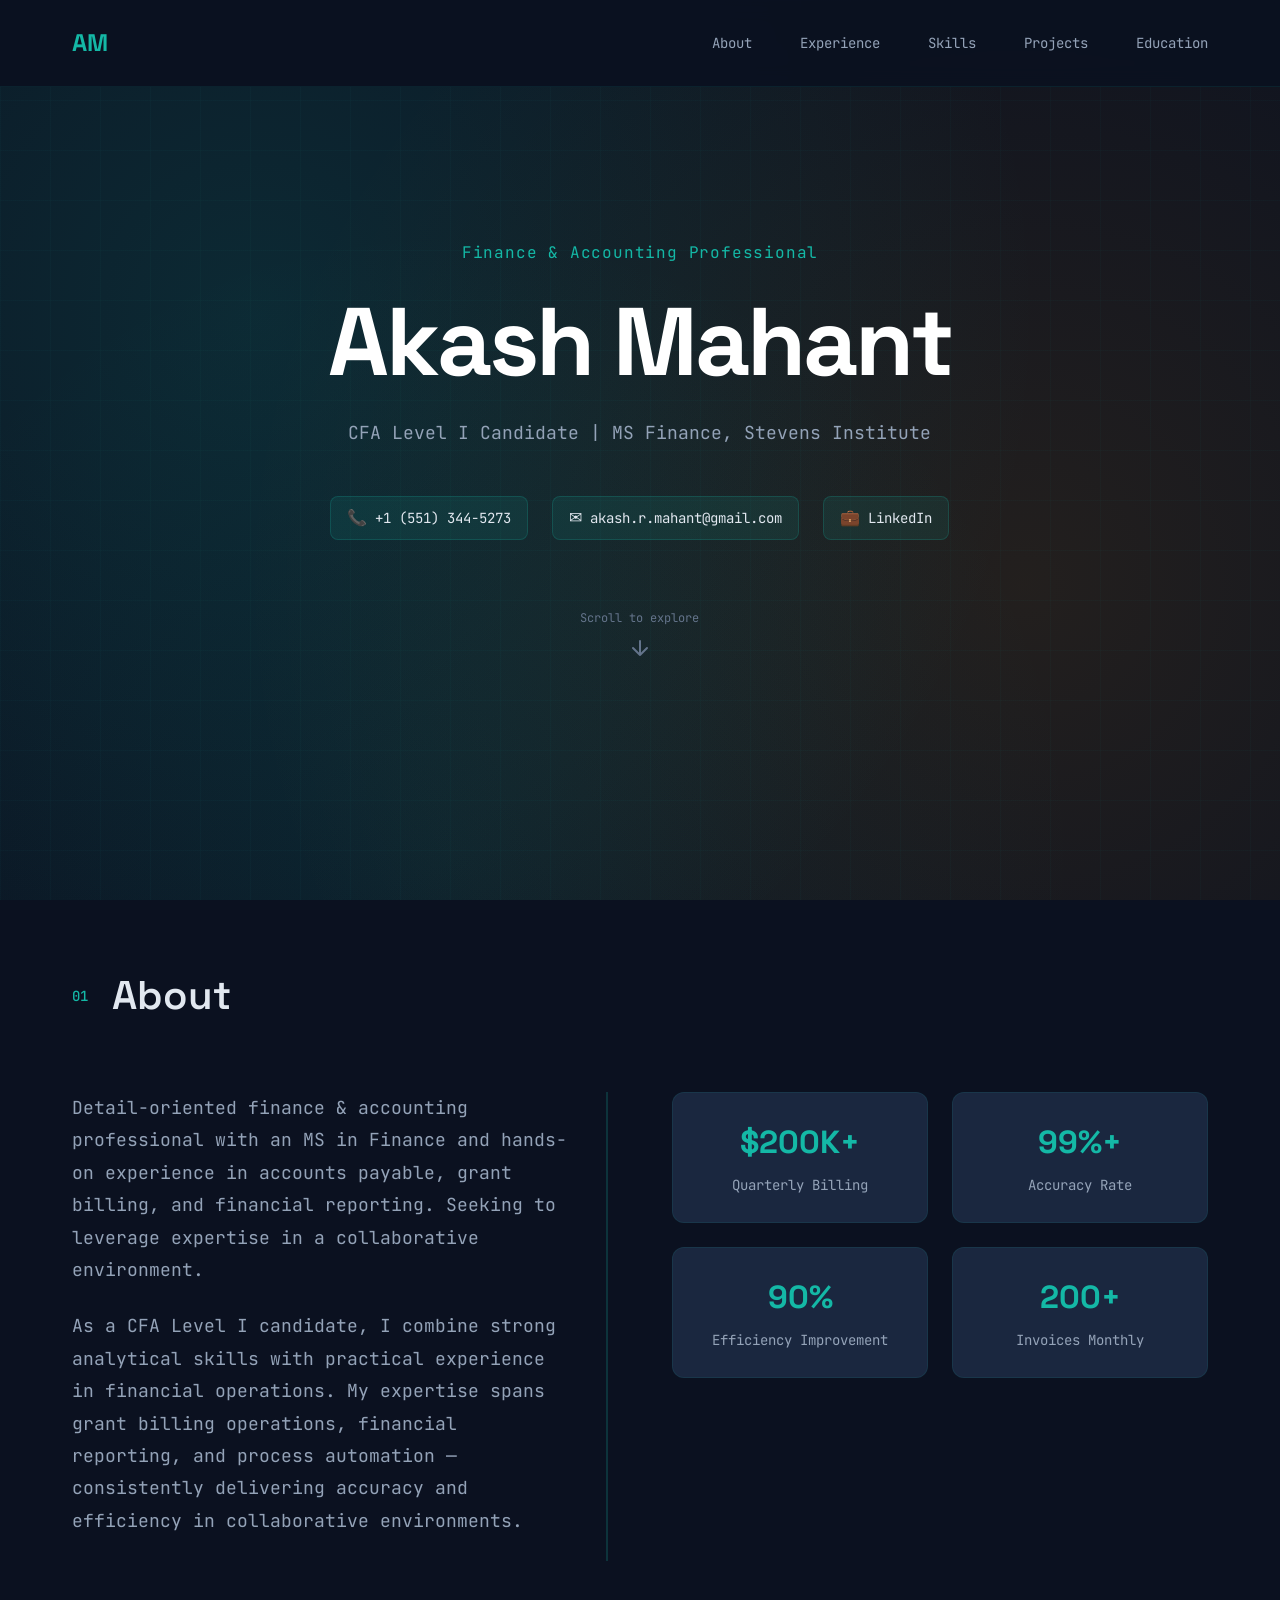
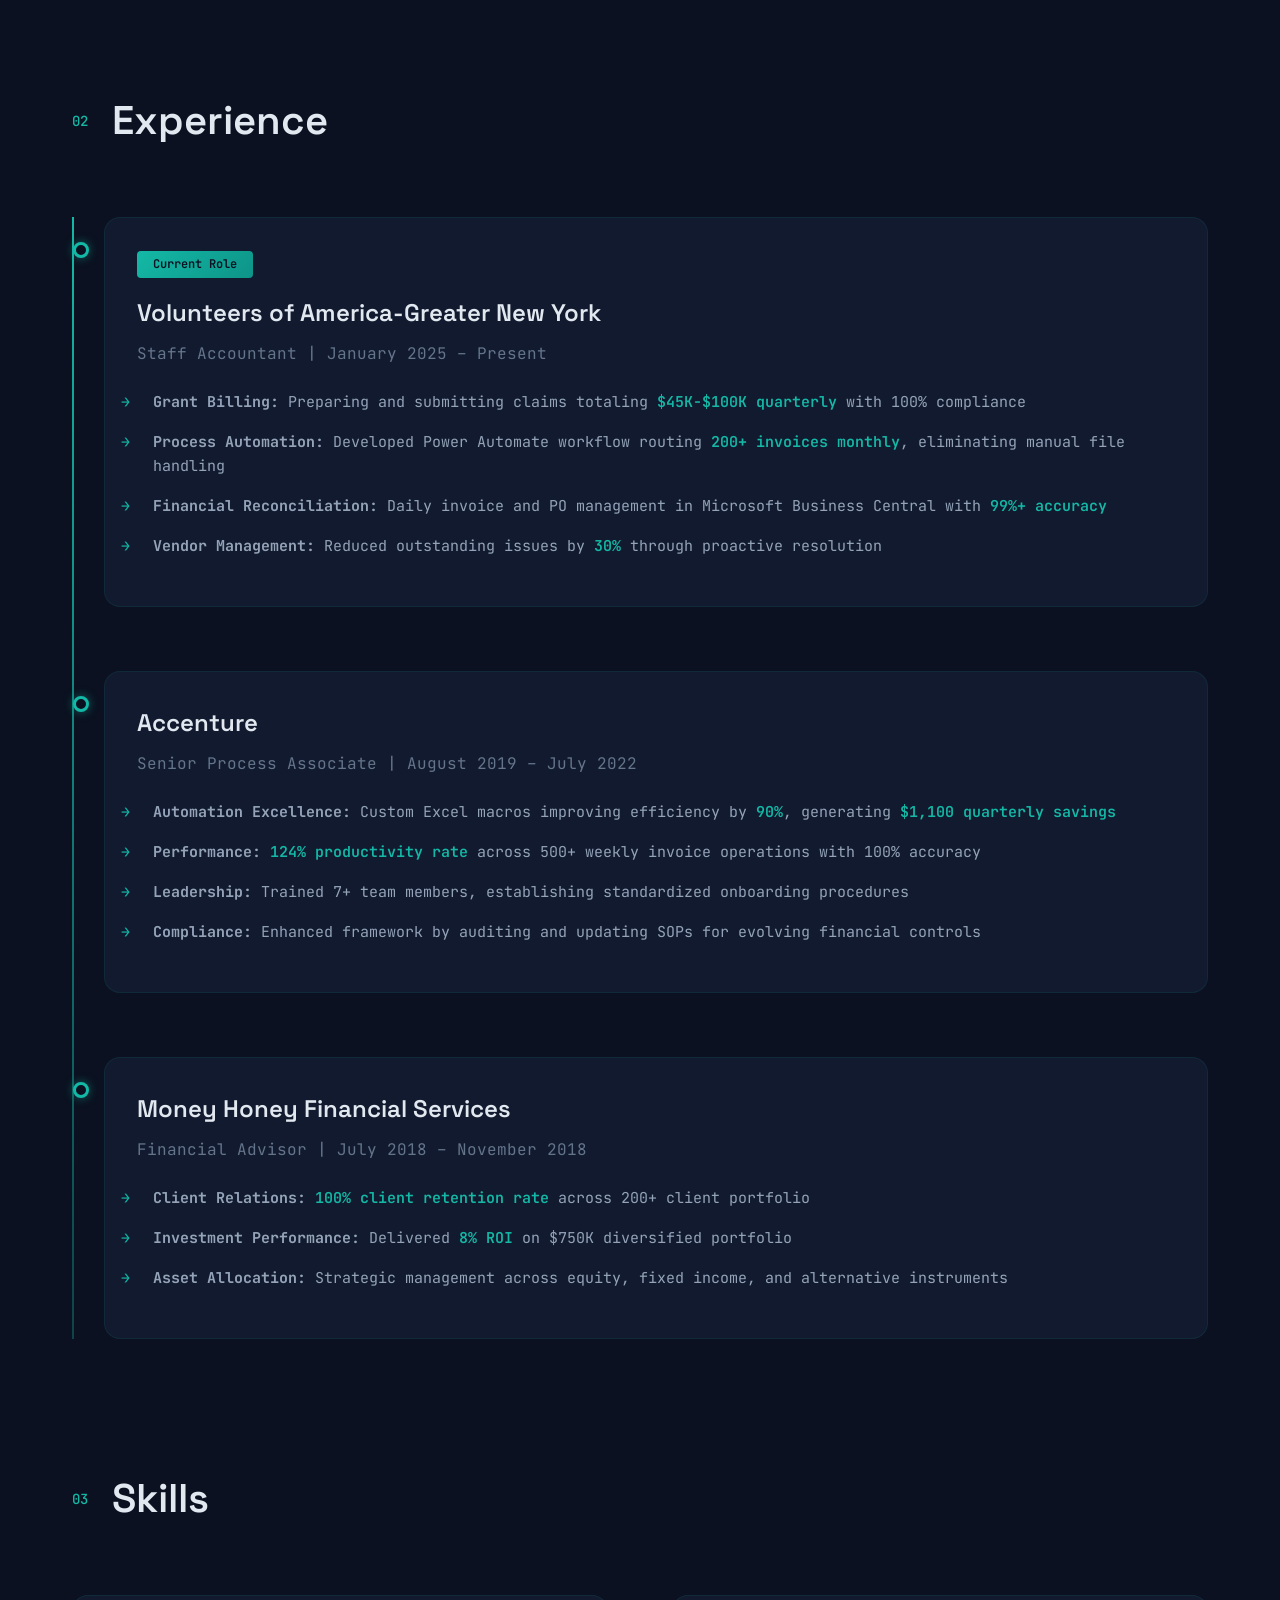
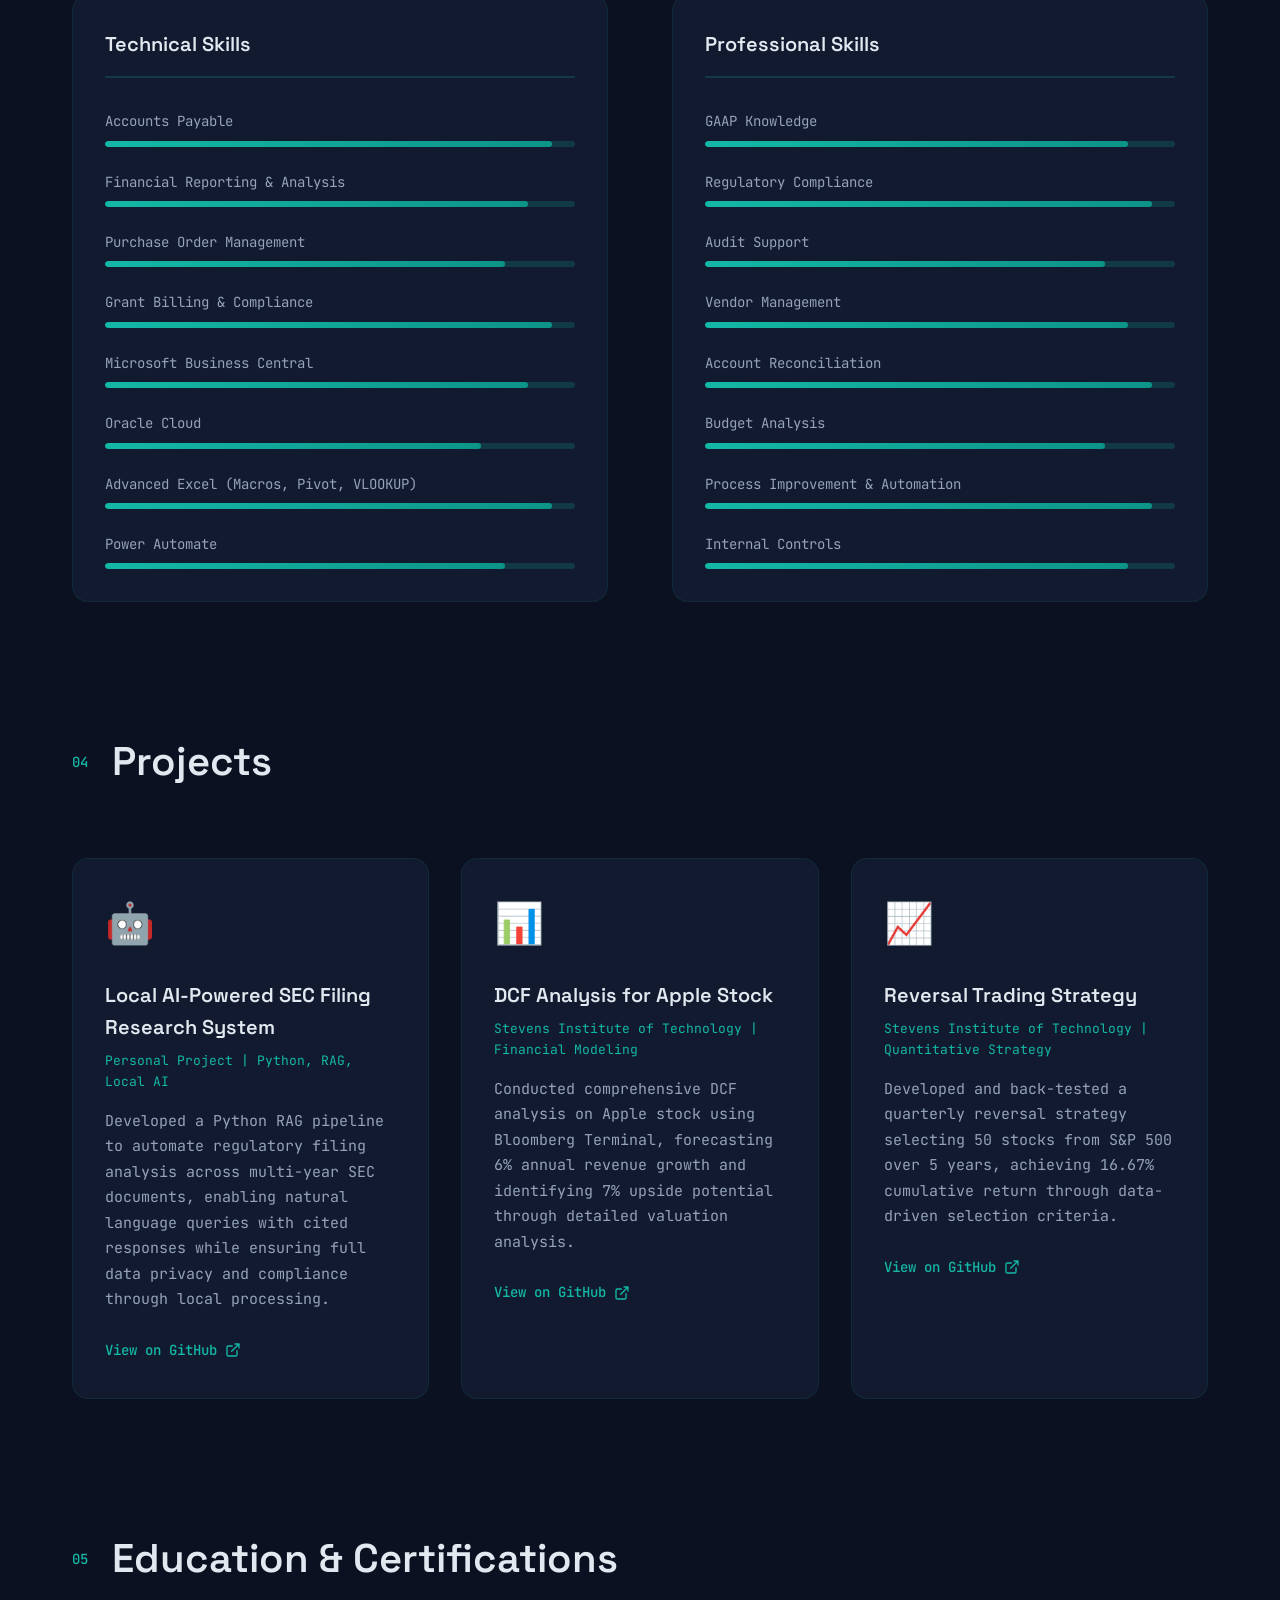
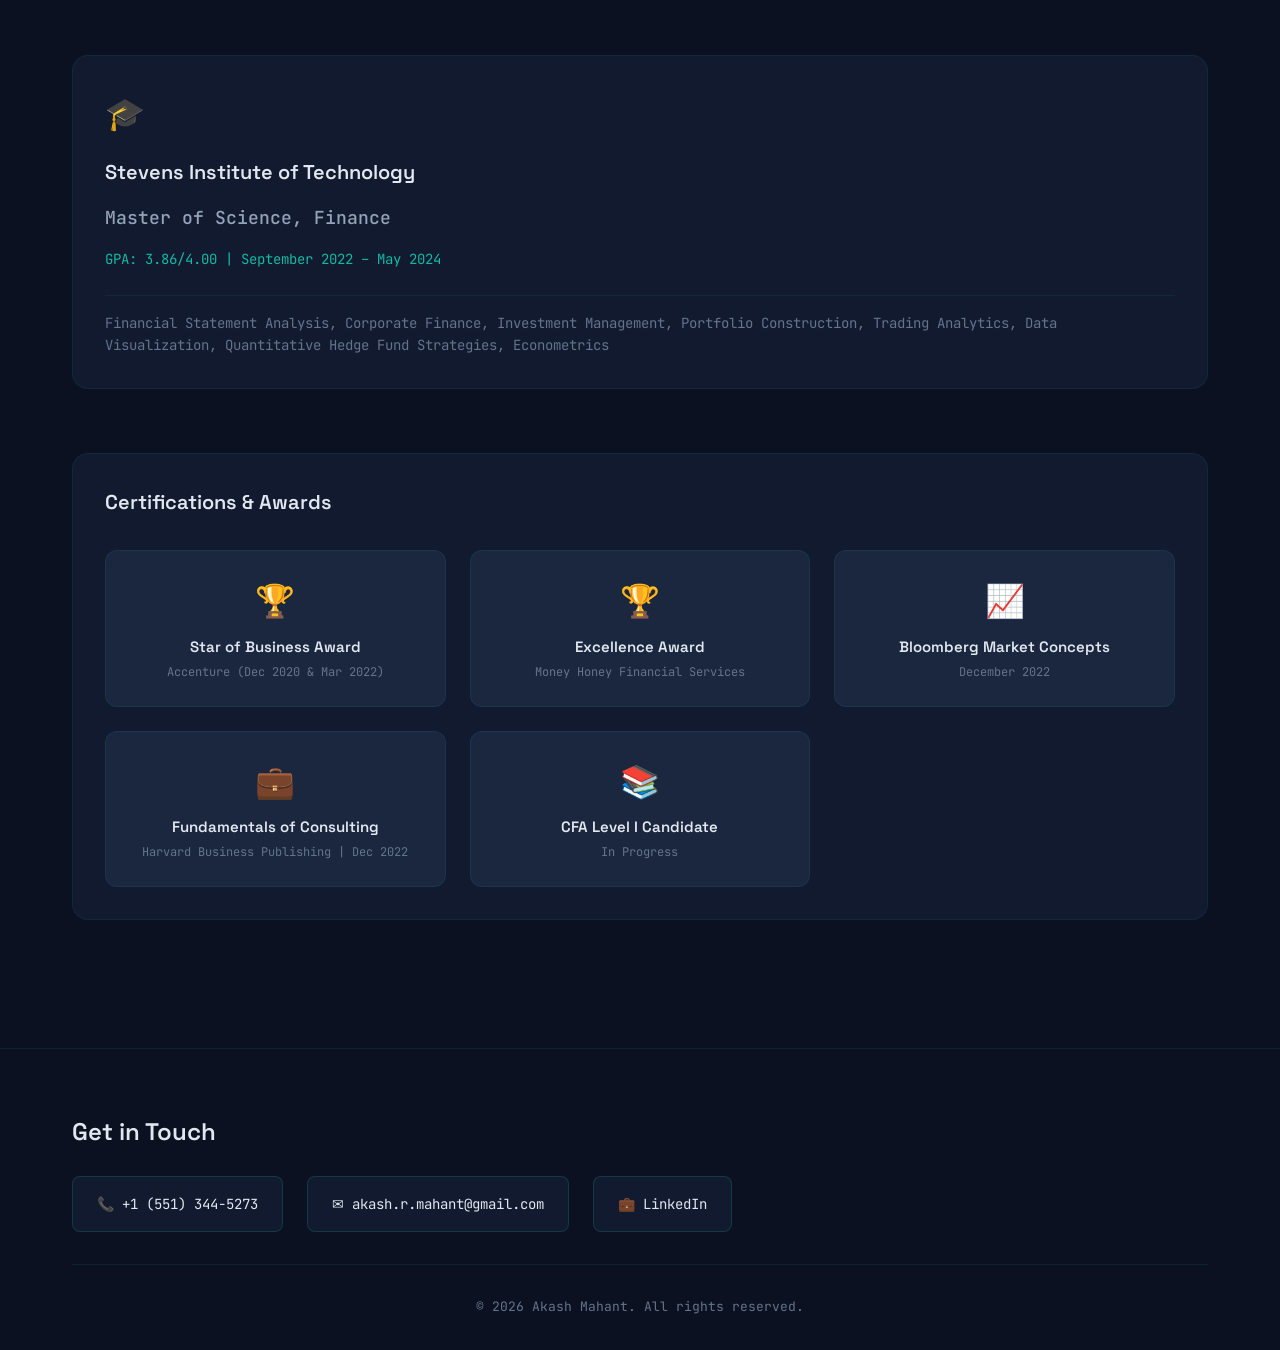
==== commit 68ddc60b: "" ====
--- a/index.html
+++ b/index.html
@@ -6,7 +6,8 @@
     <title>Akash Mahant | Finance & Accounting Professional</title>
     <link rel="preconnect" href="https://fonts.googleapis.com">
     <link rel="preconnect" href="https://fonts.gstatic.com" crossorigin>
-    <link href="https://fonts.googleapis.com/css2?family=JetBrains+Mono:wght@400;500;600&family=Space+Grotesk:wght@300;400;500;600;700&display=swap" rel="stylesheet">
+    <link href="https://fonts.googleapis.com/css2?family=JetBrains+Mono:wght@400;500;600&family=Space+Grotesk:wght@300;400;500;600;700&display=swap" rel="stylesheet" media="print" onload="this.media='all'">
+    <noscript><link href="https://fonts.googleapis.com/css2?family=JetBrains+Mono:wght@400;500;600&family=Space+Grotesk:wght@300;400;500;600;700&display=swap" rel="stylesheet" media="all"></noscript>
     <link rel="stylesheet" href="css/styles.css">
 </head>
 <body>
@@ -71,19 +72,19 @@
                 </div>
                 <div class="about-highlights">
                     <div class="highlight-card">
-                        <span class="highlight-number">$200K+</span>
+                        <span class="highlight-number" data-target="200" data-prefix="$" data-suffix="K+">0</span>
                         <span class="highlight-label">Quarterly Billing</span>
                     </div>
                     <div class="highlight-card">
-                        <span class="highlight-number">99%+</span>
+                        <span class="highlight-number" data-target="99" data-prefix="" data-suffix="%+">0</span>
                         <span class="highlight-label">Accuracy Rate</span>
                     </div>
                     <div class="highlight-card">
-                        <span class="highlight-number">90%</span>
+                        <span class="highlight-number" data-target="90" data-prefix="" data-suffix="%">0</span>
                         <span class="highlight-label">Efficiency Improvement</span>
                     </div>
                     <div class="highlight-card">
-                        <span class="highlight-number">200+</span>
+                        <span class="highlight-number" data-target="200" data-prefix="" data-suffix="+">0</span>
                         <span class="highlight-label">Invoices Monthly</span>
                     </div>
                 </div>
--- a/css/styles.css
+++ b/css/styles.css
@@ -19,6 +19,7 @@
     /* Accent colors */
     --accent-teal: #14B8A6;
     --accent-teal-dark: #0D9488;
+    --accent-teal-light: #2DD4BF;
     --accent-gold: #F59E0B;
     --accent-gold-light: #FBBF24;
 
@@ -40,9 +41,12 @@
     --font-body: 'JetBrains Mono', monospace;
 
     /* Animation */
-    --transition-fast: 0.15s ease;
-    --transition-normal: 0.3s ease;
-    --transition-slow: 0.5s ease;
+    --ease-out-expo: cubic-bezier(0.16, 1, 0.3, 1);
+    --ease-out-quint: cubic-bezier(0.22, 1, 0.36, 1);
+    --ease-out-quart: cubic-bezier(0.25, 1, 0.5, 1);
+    --transition-fast: 0.15s var(--ease-out-quart);
+    --transition-normal: 0.3s var(--ease-out-quart);
+    --transition-slow: 0.5s var(--ease-out-quart);
 
     /* Shadows */
     --shadow-sm: 0 1px 2px rgba(0, 0, 0, 0.3);
@@ -123,7 +127,7 @@
 }
 
 .nav-logo:hover {
-    transform: scale(1.05);
+    transform: scale(1.05) rotate(-1deg);
 }
 
 .nav-links {
@@ -228,7 +232,7 @@
     margin-bottom: var(--spacing-lg);
     letter-spacing: 0.05em;
     opacity: 0;
-    animation: fadeInUp 0.8s ease forwards;
+    animation: fadeInUp 0.9s var(--ease-out-expo) 0ms forwards;
 }
 
 .hero-name {
@@ -237,13 +241,10 @@
     font-weight: 700;
     line-height: 1.1;
     letter-spacing: -0.03em;
-    background: linear-gradient(135deg, #fff 0%, var(--text-primary) 50%, var(--text-secondary) 100%);
-    -webkit-background-clip: text;
-    -webkit-text-fill-color: transparent;
-    background-clip: text;
+    color: #fff;
     margin-bottom: var(--spacing-lg);
     opacity: 0;
-    animation: fadeInUp 0.8s ease 0.2s forwards;
+    animation: fadeInUp 1s var(--ease-out-expo) 400ms forwards;
 }
 
 .hero-tagline {
@@ -252,7 +253,7 @@
     color: var(--text-secondary);
     margin-bottom: var(--spacing-2xl);
     opacity: 0;
-    animation: fadeInUp 0.8s ease 0.4s forwards;
+    animation: fadeInUp 0.7s var(--ease-out-expo) 750ms forwards;
 }
 
 .hero-contact {
@@ -262,7 +263,7 @@
     gap: var(--spacing-lg);
     margin-bottom: var(--spacing-3xl);
     opacity: 0;
-    animation: fadeInUp 0.8s ease 0.6s forwards;
+    animation: fadeInUp 0.6s var(--ease-out-expo) 950ms forwards;
 }
 
 .contact-link {
@@ -296,7 +297,7 @@
     color: var(--text-muted);
     font-size: 0.75rem;
     opacity: 0;
-    animation: fadeInUp 0.8s ease 0.8s forwards;
+    animation: fadeInUp 0.5s var(--ease-out-expo) 1.1s forwards;
     transition: color var(--transition-fast);
 }
 
@@ -305,7 +306,7 @@
 }
 
 .scroll-indicator svg {
-    animation: bounce 2s infinite;
+    animation: scrollHint 2s ease-in-out infinite;
 }
 
 @keyframes fadeInUp {
@@ -319,10 +320,9 @@
     }
 }
 
-@keyframes bounce {
-    0%, 20%, 50%, 80%, 100% { transform: translateY(0); }
-    40% { transform: translateY(-5px); }
-    60% { transform: translateY(-3px); }
+@keyframes scrollHint {
+    0%, 100% { transform: translateY(0); }
+    50% { transform: translateY(6px); }
 }
 
 /* =====================================================
@@ -432,6 +432,14 @@
 .timeline-item {
     position: relative;
     margin-bottom: var(--spacing-3xl);
+    opacity: 0;
+    transform: translateX(-30px);
+    transition: opacity 0.7s var(--ease-out-expo), transform 0.7s var(--ease-out-expo);
+}
+
+.timeline-item.visible {
+    opacity: 1;
+    transform: translateX(0);
 }
 
 .timeline-marker {
@@ -574,9 +582,7 @@
     height: 100%;
     background: var(--gradient-primary);
     border-radius: 3px;
-    transition: width 1s ease-out;
-    animation: fillBar 1s ease-out forwards;
-    animation-play-state: paused;
+    transition: box-shadow 0.2s ease;
 }
 
 .skill-item:hover .skill-fill {
@@ -682,10 +688,10 @@
     transform: translateX(4px);
 }
 
-/* Animation delays */
-.project-card:nth-child(1) { animation: fadeInUp 0.6s ease 0.2s both; }
-.project-card:nth-child(2) { animation: fadeInUp 0.6s ease 0.4s both; }
-.project-card:nth-child(3) { animation: fadeInUp 0.6s ease 0.6s both; }
+/* Staggered animation delays */
+.project-card:nth-child(1) { animation: fadeInUp 0.6s var(--ease-out-quart) 0.2s both; }
+.project-card:nth-child(2) { animation: fadeInUp 0.6s var(--ease-out-quart) 0.35s both; }
+.project-card:nth-child(3) { animation: fadeInUp 0.6s var(--ease-out-quart) 0.5s both; }
 
 /* =====================================================
    Education Section
@@ -800,12 +806,12 @@
     color: var(--text-muted);
 }
 
-/* Animation delays */
-.cert-card:nth-child(1) { animation: fadeInUp 0.6s ease 0.2s both; }
-.cert-card:nth-child(2) { animation: fadeInUp 0.6s ease 0.3s both; }
-.cert-card:nth-child(3) { animation: fadeInUp 0.6s ease 0.4s both; }
-.cert-card:nth-child(4) { animation: fadeInUp 0.6s ease 0.5s both; }
-.cert-card:nth-child(5) { animation: fadeInUp 0.6s ease 0.6s both; }
+/* Staggered cert card animations */
+.cert-card:nth-child(1) { animation: fadeInUp 0.5s var(--ease-out-quart) 0.15s both; }
+.cert-card:nth-child(2) { animation: fadeInUp 0.5s var(--ease-out-quart) 0.25s both; }
+.cert-card:nth-child(3) { animation: fadeInUp 0.5s var(--ease-out-quart) 0.35s both; }
+.cert-card:nth-child(4) { animation: fadeInUp 0.5s var(--ease-out-quart) 0.45s both; }
+.cert-card:nth-child(5) { animation: fadeInUp 0.5s var(--ease-out-quart) 0.55s both; }
 
 /* =====================================================
    Footer
@@ -876,8 +882,8 @@
    ===================================================== */
 .fade-in {
     opacity: 0;
-    transform: translateY(30px);
-    transition: opacity 0.6s ease, transform 0.6s ease;
+    transform: translateY(40px);
+    transition: opacity 0.7s var(--ease-out-expo), transform 0.7s var(--ease-out-expo);
 }
 
 .fade-in.visible {
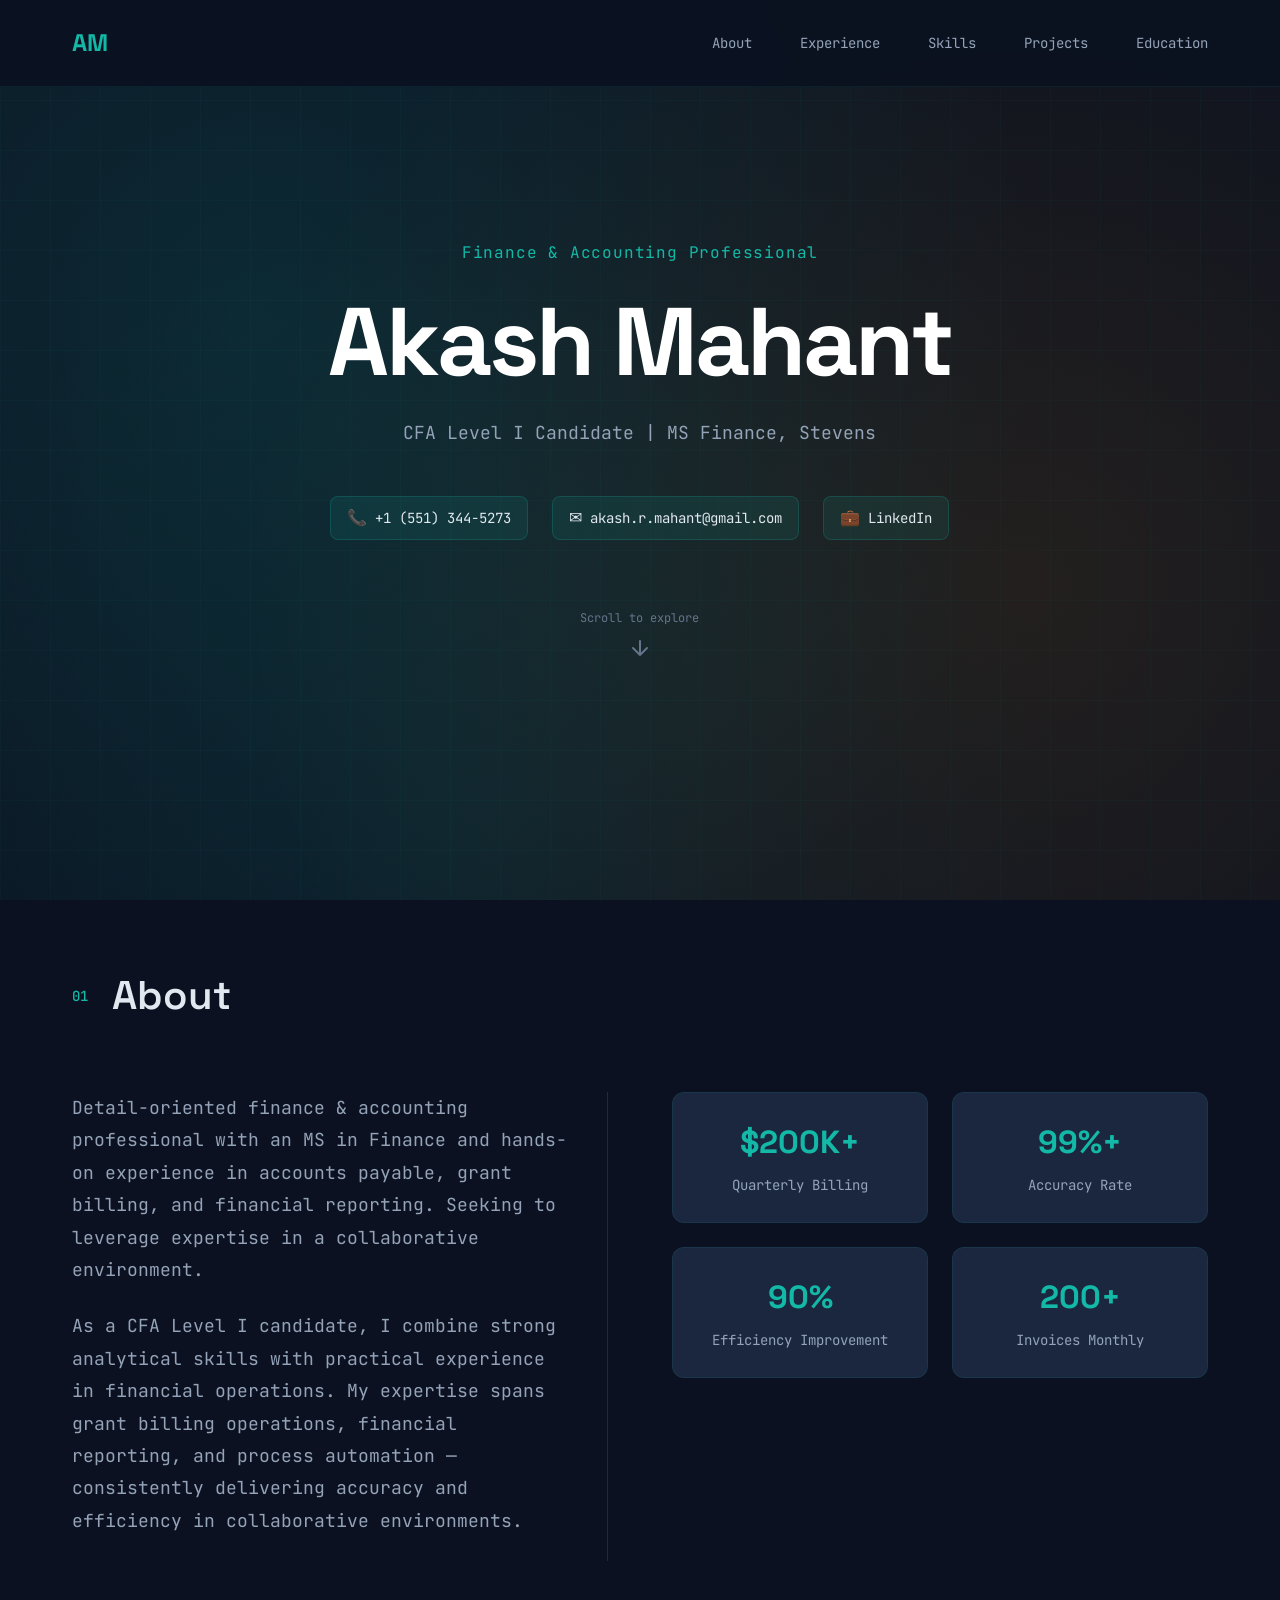
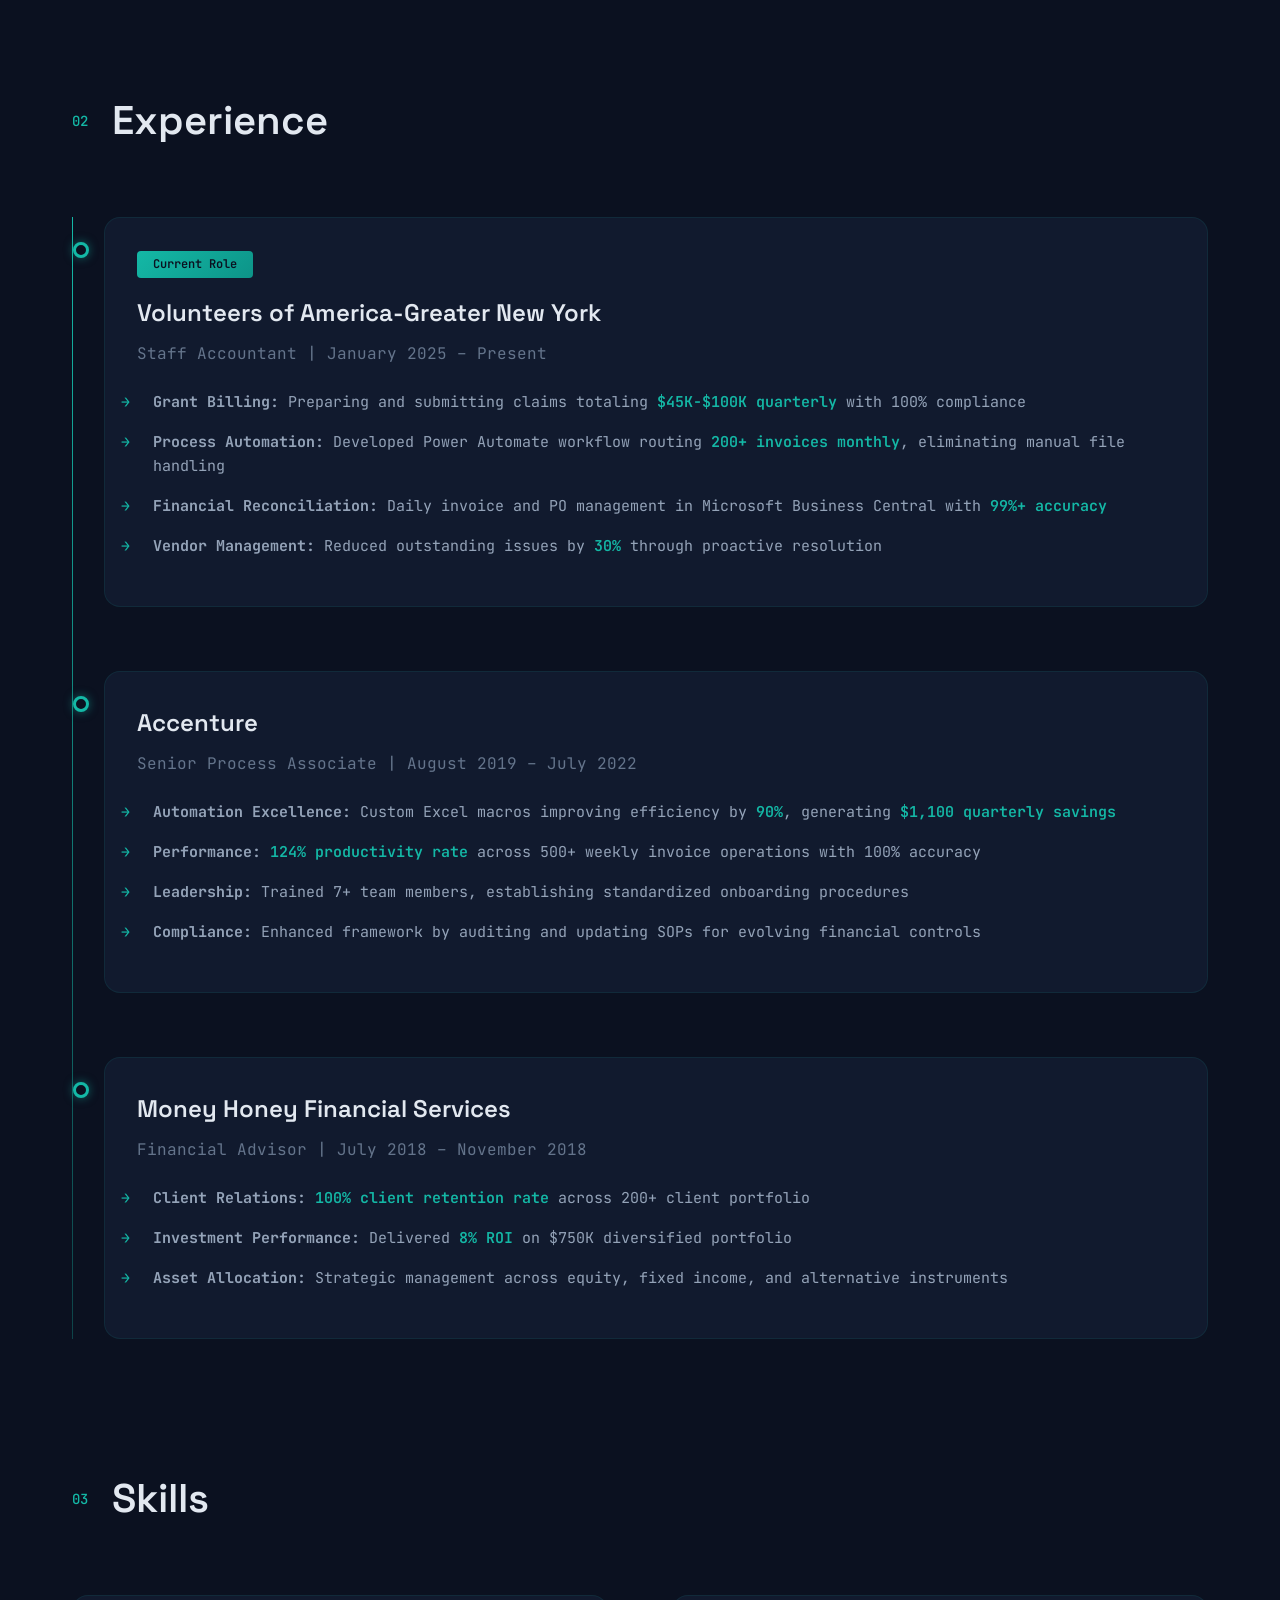
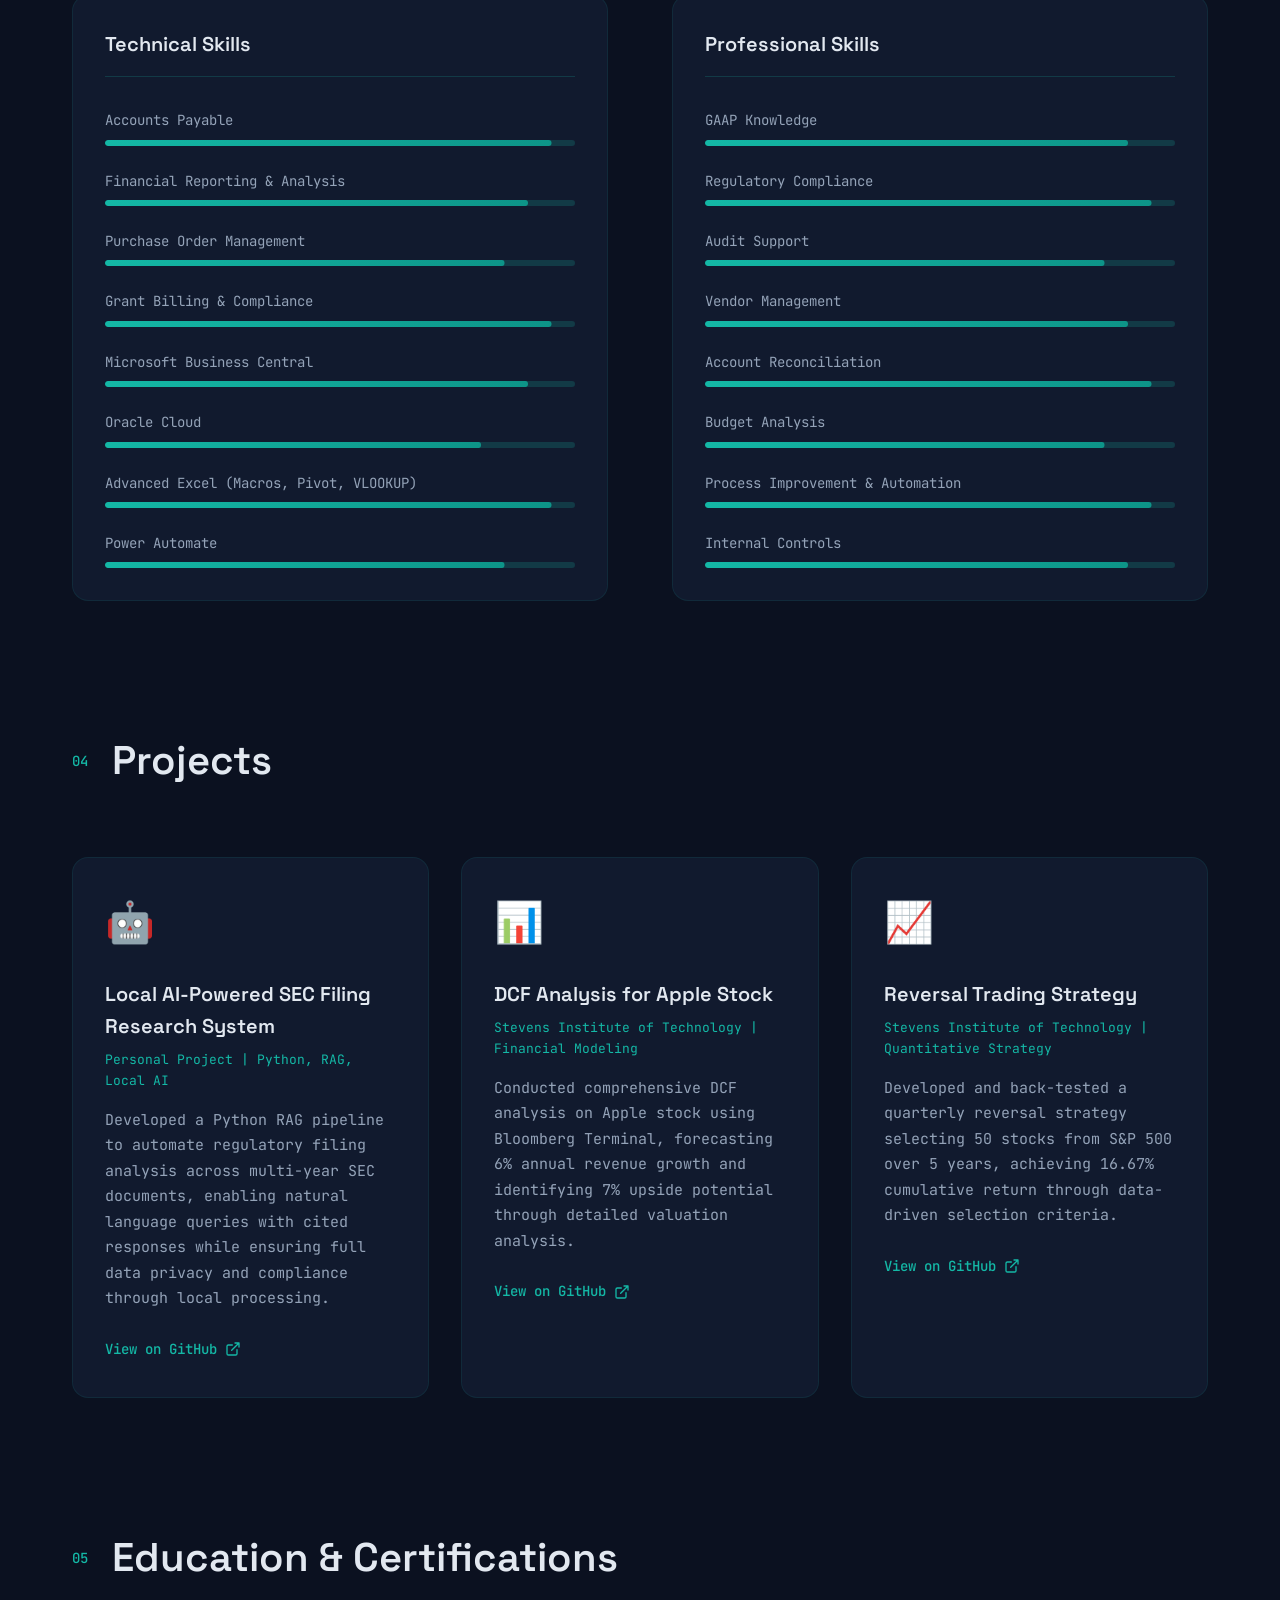
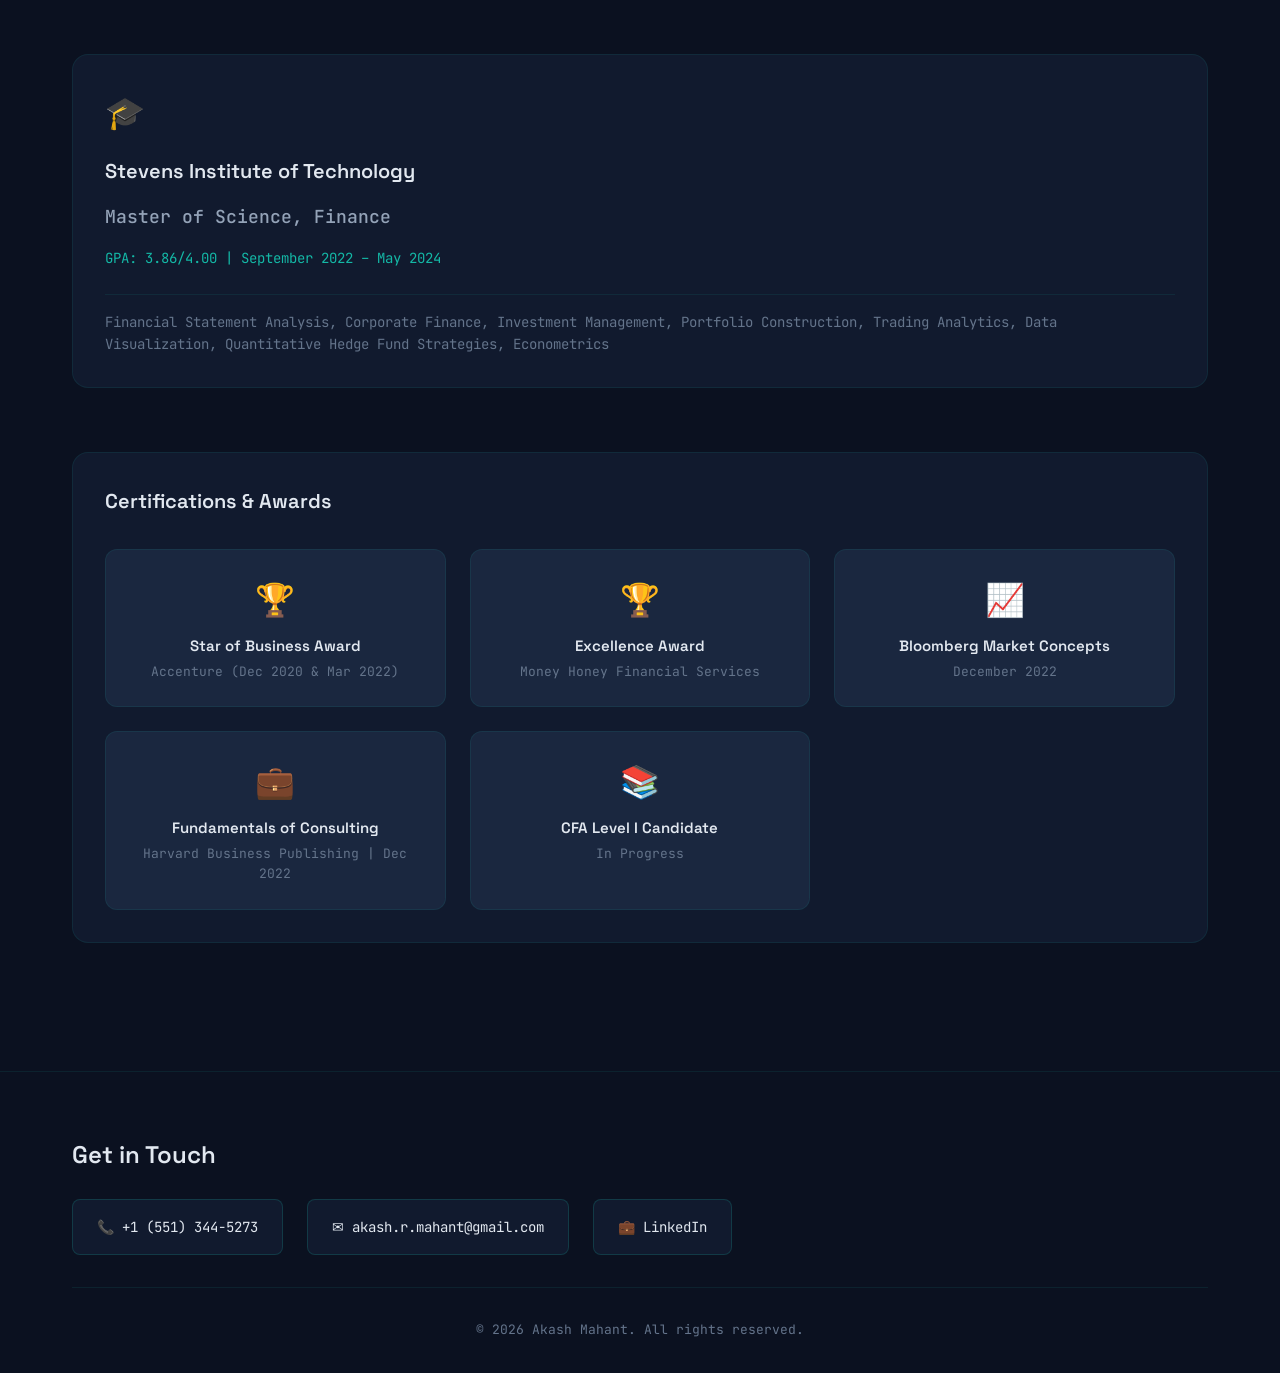
==== commit c983d5be: "reduce visual inconsistency and eliminate dead CSS." ====
--- a/index.html
+++ b/index.html
@@ -156,35 +156,35 @@
                     <div class="skills-list">
                         <div class="skill-item">
                             <span class="skill-name">Accounts Payable</span>
-                            <div class="skill-bar"><div class="skill-fill" style="width: 95%"></div></div>
+                            <div class="skill-bar"><div class="skill-fill" data-scale="0.95"></div></div>
                         </div>
                         <div class="skill-item">
                             <span class="skill-name">Financial Reporting & Analysis</span>
-                            <div class="skill-bar"><div class="skill-fill" style="width: 90%"></div></div>
+                            <div class="skill-bar"><div class="skill-fill" data-scale="0.90"></div></div>
                         </div>
                         <div class="skill-item">
                             <span class="skill-name">Purchase Order Management</span>
-                            <div class="skill-bar"><div class="skill-fill" style="width: 85%"></div></div>
+                            <div class="skill-bar"><div class="skill-fill" data-scale="0.85"></div></div>
                         </div>
                         <div class="skill-item">
                             <span class="skill-name">Grant Billing & Compliance</span>
-                            <div class="skill-bar"><div class="skill-fill" style="width: 95%"></div></div>
+                            <div class="skill-bar"><div class="skill-fill" data-scale="0.95"></div></div>
                         </div>
                         <div class="skill-item">
                             <span class="skill-name">Microsoft Business Central</span>
-                            <div class="skill-bar"><div class="skill-fill" style="width: 90%"></div></div>
+                            <div class="skill-bar"><div class="skill-fill" data-scale="0.90"></div></div>
                         </div>
                         <div class="skill-item">
                             <span class="skill-name">Oracle Cloud</span>
-                            <div class="skill-bar"><div class="skill-fill" style="width: 80%"></div></div>
+                            <div class="skill-bar"><div class="skill-fill" data-scale="0.80"></div></div>
                         </div>
                         <div class="skill-item">
                             <span class="skill-name">Advanced Excel (Macros, Pivot, VLOOKUP)</span>
-                            <div class="skill-bar"><div class="skill-fill" style="width: 95%"></div></div>
+                            <div class="skill-bar"><div class="skill-fill" data-scale="0.95"></div></div>
                         </div>
                         <div class="skill-item">
                             <span class="skill-name">Power Automate</span>
-                            <div class="skill-bar"><div class="skill-fill" style="width: 85%"></div></div>
+                            <div class="skill-bar"><div class="skill-fill" data-scale="0.85"></div></div>
                         </div>
                     </div>
                 </div>
@@ -193,35 +193,35 @@
                     <div class="skills-list">
                         <div class="skill-item">
                             <span class="skill-name">GAAP Knowledge</span>
-                            <div class="skill-bar"><div class="skill-fill" style="width: 90%"></div></div>
+                            <div class="skill-bar"><div class="skill-fill" data-scale="0.90"></div></div>
                         </div>
                         <div class="skill-item">
                             <span class="skill-name">Regulatory Compliance</span>
-                            <div class="skill-bar"><div class="skill-fill" style="width: 95%"></div></div>
+                            <div class="skill-bar"><div class="skill-fill" data-scale="0.95"></div></div>
                         </div>
                         <div class="skill-item">
                             <span class="skill-name">Audit Support</span>
-                            <div class="skill-bar"><div class="skill-fill" style="width: 85%"></div></div>
+                            <div class="skill-bar"><div class="skill-fill" data-scale="0.85"></div></div>
                         </div>
                         <div class="skill-item">
                             <span class="skill-name">Vendor Management</span>
-                            <div class="skill-bar"><div class="skill-fill" style="width: 90%"></div></div>
+                            <div class="skill-bar"><div class="skill-fill" data-scale="0.90"></div></div>
                         </div>
                         <div class="skill-item">
                             <span class="skill-name">Account Reconciliation</span>
-                            <div class="skill-bar"><div class="skill-fill" style="width: 95%"></div></div>
+                            <div class="skill-bar"><div class="skill-fill" data-scale="0.95"></div></div>
                         </div>
                         <div class="skill-item">
                             <span class="skill-name">Budget Analysis</span>
-                            <div class="skill-bar"><div class="skill-fill" style="width: 85%"></div></div>
+                            <div class="skill-bar"><div class="skill-fill" data-scale="0.85"></div></div>
                         </div>
                         <div class="skill-item">
                             <span class="skill-name">Process Improvement & Automation</span>
-                            <div class="skill-bar"><div class="skill-fill" style="width: 95%"></div></div>
+                            <div class="skill-bar"><div class="skill-fill" data-scale="0.95"></div></div>
                         </div>
                         <div class="skill-item">
                             <span class="skill-name">Internal Controls</span>
-                            <div class="skill-bar"><div class="skill-fill" style="width: 90%"></div></div>
+                            <div class="skill-bar"><div class="skill-fill" data-scale="0.90"></div></div>
                         </div>
                     </div>
                 </div>
--- a/css/styles.css
+++ b/css/styles.css
@@ -47,6 +47,12 @@
     --transition-fast: 0.15s var(--ease-out-quart);
     --transition-normal: 0.3s var(--ease-out-quart);
     --transition-slow: 0.5s var(--ease-out-quart);
+
+    /* Border radius scale */
+    --radius-sm: 4px;
+    --radius-md: 8px;
+    --radius-lg: 12px;
+    --radius-xl: 16px;
 
     /* Shadows */
     --shadow-sm: 0 1px 2px rgba(0, 0, 0, 0.3);
@@ -365,7 +371,7 @@
 
 .about-text {
     padding-right: var(--spacing-xl);
-    border-right: 2px solid rgba(20, 184, 166, 0.2);
+    border-right: 1px solid rgba(20, 184, 166, 0.2);
 }
 
 .about-text p {
@@ -425,7 +431,7 @@
     left: 0;
     top: 0;
     bottom: 0;
-    width: 2px;
+    width: 1px;
     background: linear-gradient(to bottom, var(--accent-teal), rgba(20, 184, 166, 0.3));
 }
 
@@ -469,8 +475,9 @@
 
 .experience-card:hover {
     border-color: var(--accent-teal);
-    transform: translateX(10px);
     box-shadow: var(--shadow-lg);
+    transform: scale(1.01);
+    transform-origin: left center;
 }
 
 .role-badge {
@@ -483,10 +490,6 @@
     font-weight: 600;
     border-radius: 4px;
     margin-bottom: var(--spacing-md);
-}
-
-.experience-card:not(:has(.role-badge)) .role-badge {
-    display: none;
 }
 
 .company {
@@ -550,7 +553,7 @@
     color: var(--text-primary);
     margin-bottom: var(--spacing-xl);
     padding-bottom: var(--spacing-md);
-    border-bottom: 2px solid rgba(20, 184, 166, 0.2);
+    border-bottom: 1px solid rgba(20, 184, 166, 0.2);
 }
 
 .skills-list {
@@ -582,15 +585,17 @@
     height: 100%;
     background: var(--gradient-primary);
     border-radius: 3px;
-    transition: box-shadow 0.2s ease;
+    transform-origin: left;
+    transform: scaleX(0);
+    transition: transform var(--transition-slow), box-shadow 0.2s ease;
+}
+
+.skill-item.visible .skill-fill {
+    transition: transform var(--transition-slow) var(--ease-out-expo);
 }
 
 .skill-item:hover .skill-fill {
     box-shadow: 0 0 20px rgba(20, 184, 166, 0.5);
-}
-
-@keyframes fillBar {
-    from { width: 0; }
 }
 
 /* =====================================================
@@ -609,7 +614,6 @@
     padding: var(--spacing-xl);
     transition: all var(--transition-normal);
     position: relative;
-    overflow: hidden;
 }
 
 .project-card::before {
@@ -802,7 +806,7 @@
 
 .cert-desc {
     font-family: var(--font-body);
-    font-size: 0.75rem;
+    font-size: 0.8125rem;
     color: var(--text-muted);
 }
 
@@ -854,7 +858,7 @@
     padding: var(--spacing-md) var(--spacing-lg);
     background: var(--bg-secondary);
     border: 1px solid rgba(20, 184, 166, 0.2);
-    border-radius: 8px;
+    border-radius: var(--radius-md);
     font-family: var(--font-body);
     font-size: 0.875rem;
     color: var(--text-primary);
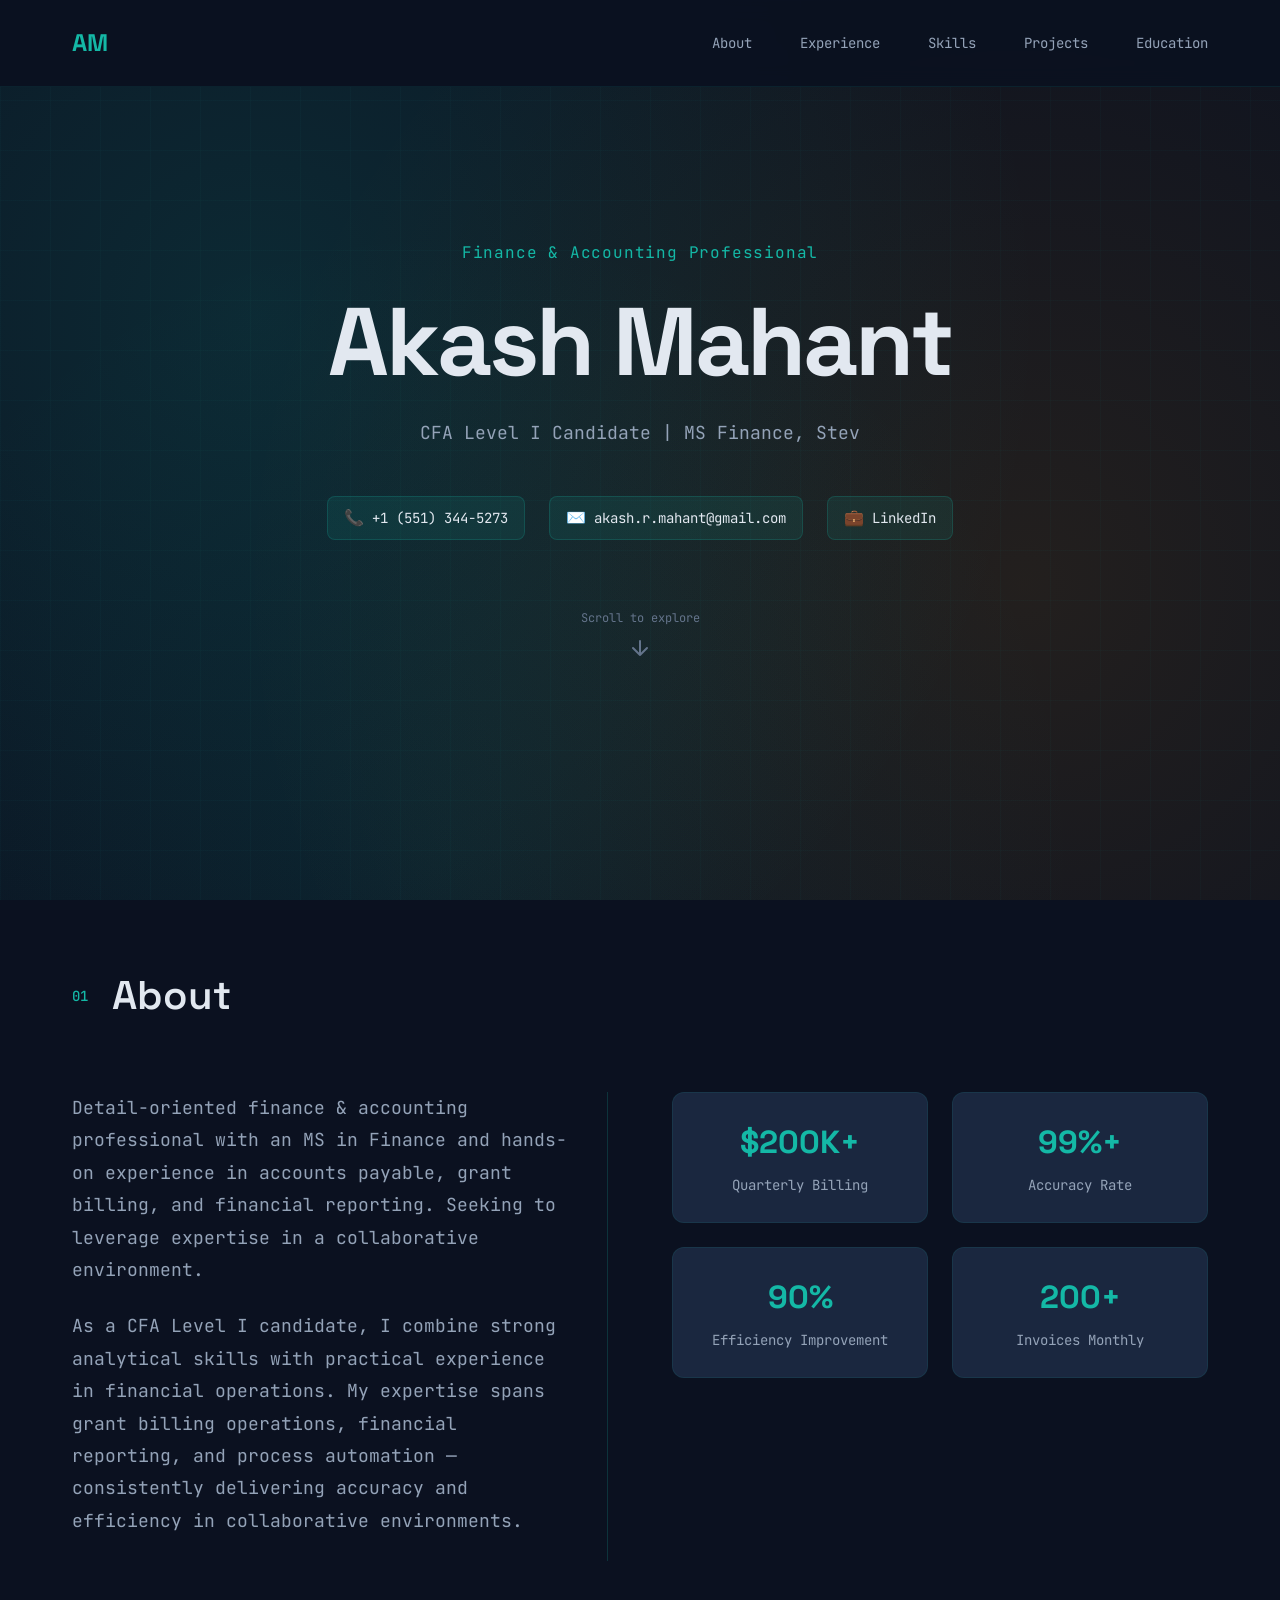
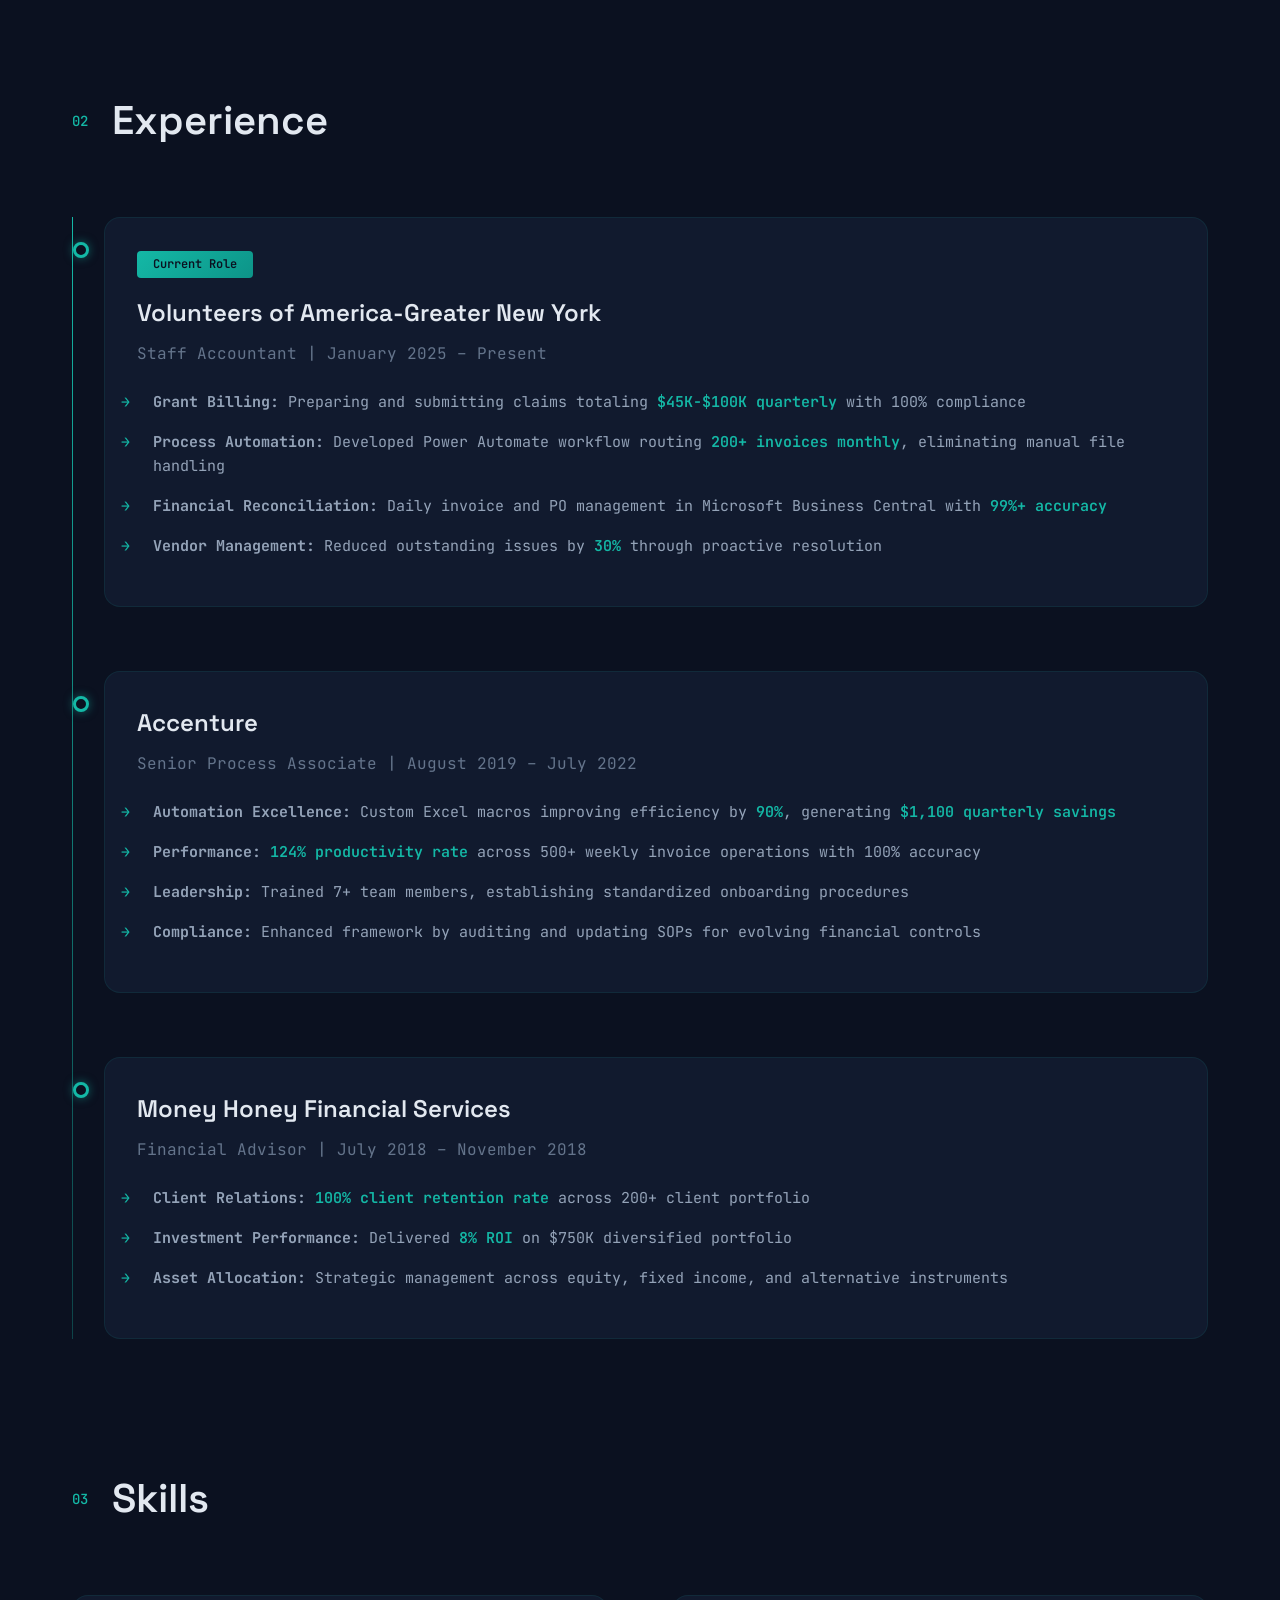
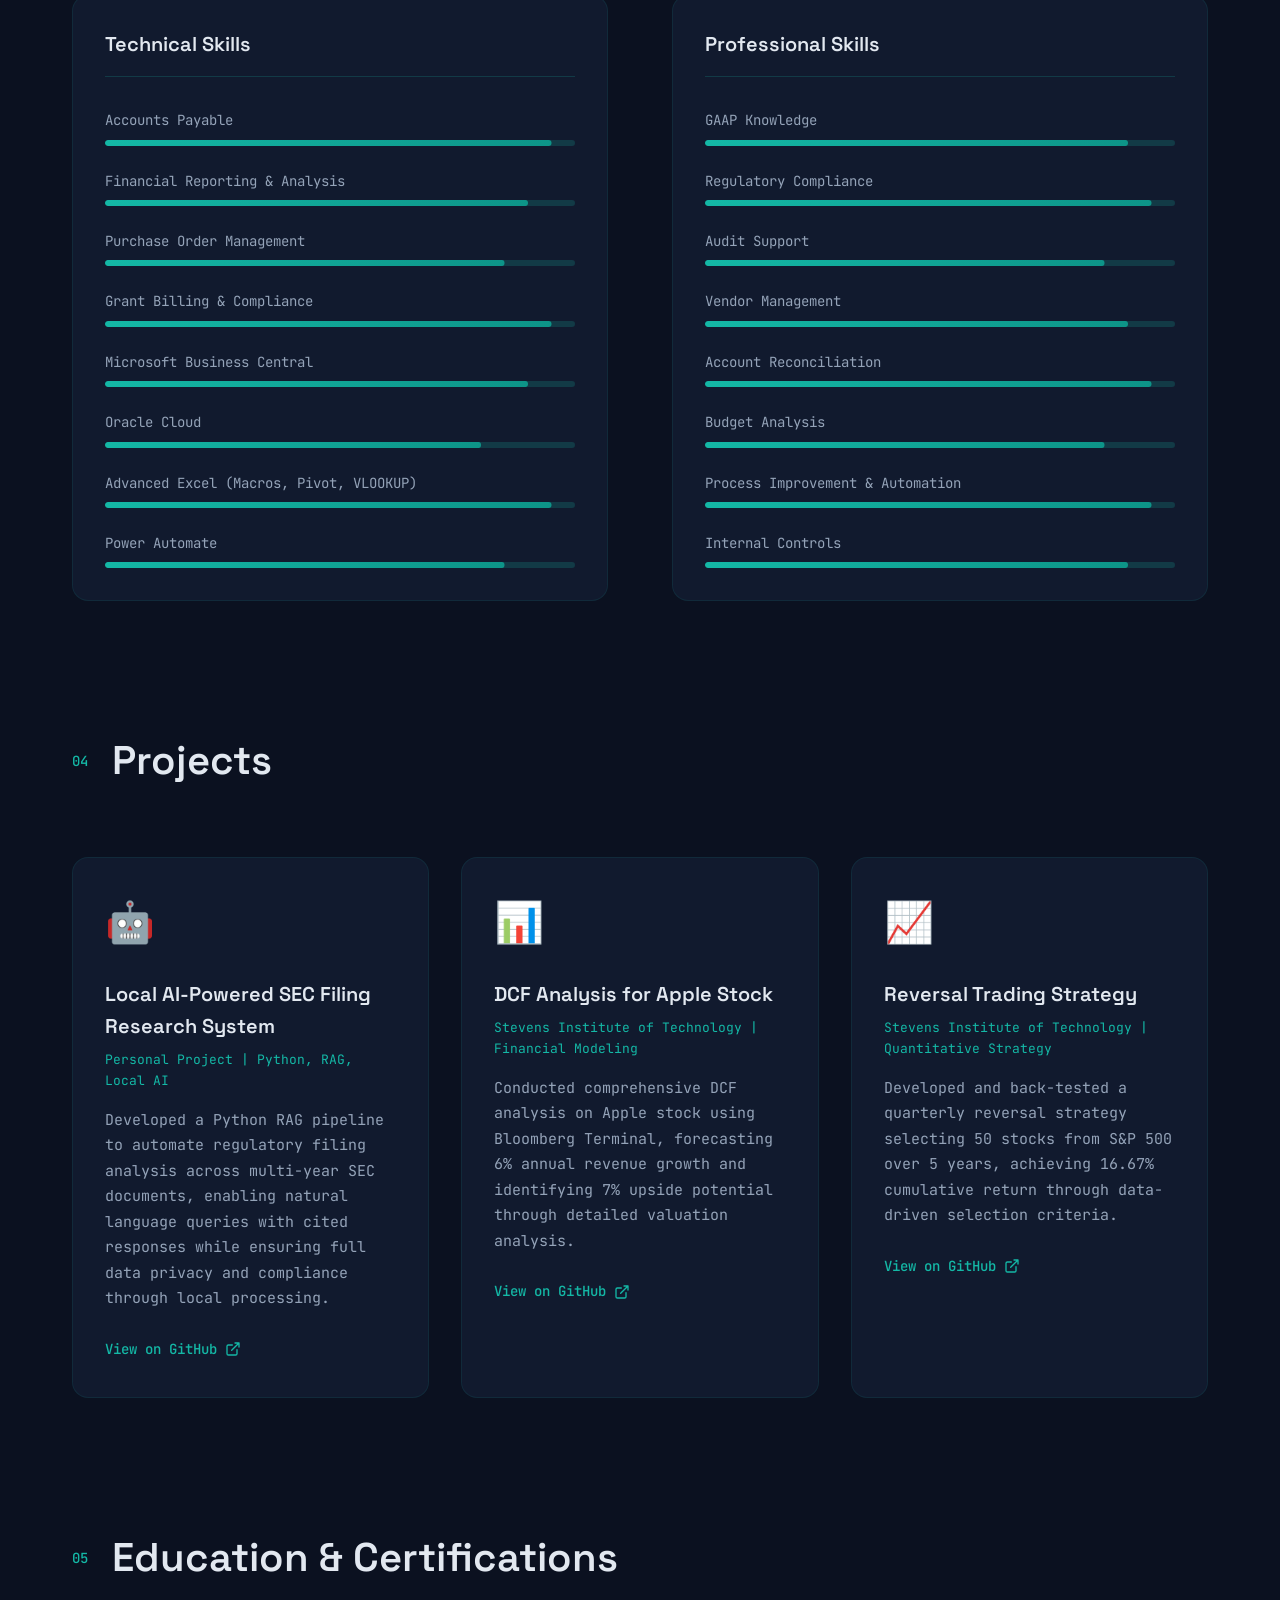
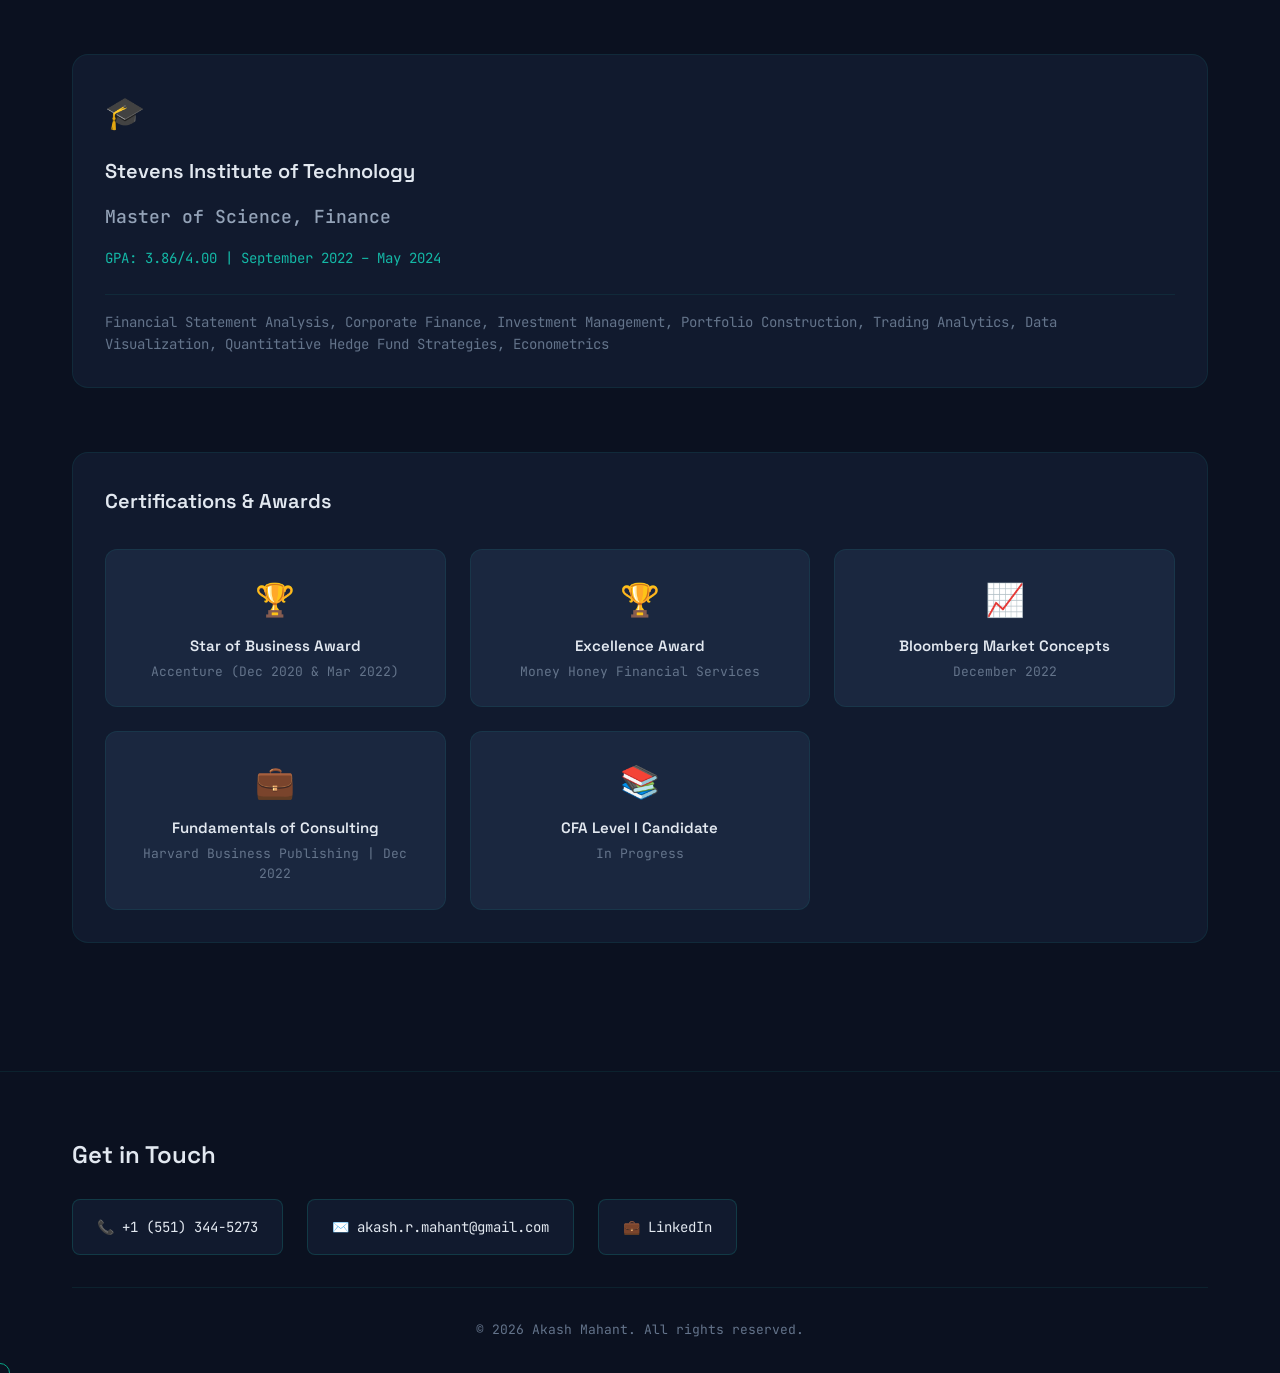
==== commit 44dad8cf: "polish: normalize CSS variables, add custom-cursor styles, fix mobile skills-grid - Replace hardcode" ====
--- a/index.html
+++ b/index.html
@@ -15,6 +15,12 @@
     <nav class="navbar">
         <div class="nav-container">
             <a href="#hero" class="nav-logo">AM</a>
+            <button class="nav-toggle" aria-label="Toggle navigation" aria-expanded="false">
+                <span></span>
+                <span></span>
+                <span></span>
+            </button>
+            <div class="nav-overlay"></div>
             <ul class="nav-links">
                 <li><a href="#about">About</a></li>
                 <li><a href="#experience">Experience</a></li>
@@ -41,7 +47,7 @@
                     <span>+1 (551) 344-5273</span>
                 </a>
                 <a href="mailto:akash.r.mahant@gmail.com" class="contact-link">
-                    <span class="contact-icon">✉</span>
+                    <span class="contact-icon">✉️</span>
                     <span>akash.r.mahant@gmail.com</span>
                 </a>
                 <a href="https://www.linkedin.com/in/akashmahant" target="_blank" class="contact-link">
@@ -344,7 +350,7 @@
                             <span>+1 (551) 344-5273</span>
                         </a>
                         <a href="mailto:akash.r.mahant@gmail.com" class="footer-link">
-                            <span>✉</span>
+                            <span>✉️</span>
                             <span>akash.r.mahant@gmail.com</span>
                         </a>
                         <a href="https://www.linkedin.com/in/akashmahant" target="_blank" class="footer-link">
--- a/css/styles.css
+++ b/css/styles.css
@@ -57,8 +57,8 @@
     /* Shadows */
     --shadow-sm: 0 1px 2px rgba(0, 0, 0, 0.3);
     --shadow-md: 0 4px 6px rgba(0, 0, 0, 0.3);
-    --shadow-lg: 0 10px 15px rgba(0, 0, 0, 0.4);
-    --shadow-glow: 0 0 40px rgba(20, 184, 166, 0.1);
+    --shadow-lg: 0 10px 15px rgba(0, 0, 0, 0.35);
+    --shadow-glow: 0 0 40px rgba(20, 184, 166, 0.08);
 }
 
 /* Reset & Base */
@@ -170,9 +170,82 @@
 }
 
 /* Mobile Menu Toggle */
+.nav-toggle {
+    display: none;
+    flex-direction: column;
+    justify-content: center;
+    gap: 5px;
+    width: 44px;
+    height: 44px;
+    background: none;
+    border: none;
+    cursor: pointer;
+    padding: 10px;
+    z-index: 1001;
+}
+
+.nav-toggle span {
+    display: block;
+    width: 22px;
+    height: 2px;
+    background: var(--text-primary);
+    border-radius: 1px;
+    transition: transform var(--transition-fast), opacity var(--transition-fast);
+    transform-origin: center;
+}
+
+.nav-toggle[aria-expanded="true"] span:nth-child(1) {
+    transform: translateY(7px) rotate(45deg);
+}
+
+.nav-toggle[aria-expanded="true"] span:nth-child(2) {
+    opacity: 0;
+}
+
+.nav-toggle[aria-expanded="true"] span:nth-child(3) {
+    transform: translateY(-7px) rotate(-45deg);
+}
+
 @media (max-width: 768px) {
+    .nav-toggle {
+        display: flex;
+    }
+
     .nav-links {
+        position: fixed;
+        top: 0;
+        right: 0;
+        bottom: 0;
+        width: min(320px, 75vw);
+        flex-direction: column;
+        justify-content: center;
+        align-items: center;
+        gap: var(--spacing-xl);
+        background: var(--bg-primary);
+        border-left: 1px solid rgba(20, 184, 166, 0.1);
+        transform: translateX(100%);
+        transition: transform var(--transition-normal) var(--ease-out-quart);
+        z-index: 1000;
+    }
+
+    .nav-links.open {
+        transform: translateX(0);
+    }
+
+    .nav-links a {
+        font-size: 1rem;
+    }
+
+    .nav-overlay {
         display: none;
+        position: fixed;
+        inset: 0;
+        background: rgba(0, 0, 0, 0.5);
+        z-index: 999;
+    }
+
+    .nav-overlay.visible {
+        display: block;
     }
 }
 
@@ -247,7 +320,7 @@
     font-weight: 700;
     line-height: 1.1;
     letter-spacing: -0.03em;
-    color: #fff;
+    color: var(--text-primary);
     margin-bottom: var(--spacing-lg);
     opacity: 0;
     animation: fadeInUp 1s var(--ease-out-expo) 400ms forwards;
@@ -278,7 +351,7 @@
     gap: var(--spacing-sm);
     padding: var(--spacing-sm) var(--spacing-md);
     background: rgba(20, 184, 166, 0.1);
-    border-radius: 8px;
+    border-radius: var(--radius-md);
     font-size: 0.875rem;
     color: var(--text-primary);
     border: 1px solid rgba(20, 184, 166, 0.2);
@@ -390,7 +463,7 @@
 .highlight-card {
     padding: var(--spacing-lg);
     background: var(--bg-tertiary);
-    border-radius: 12px;
+    border-radius: var(--radius-lg);
     text-align: center;
     border: 1px solid rgba(20, 184, 166, 0.1);
     transition: all var(--transition-normal);
@@ -468,7 +541,7 @@
 .experience-card {
     background: var(--bg-secondary);
     border: 1px solid rgba(20, 184, 166, 0.1);
-    border-radius: 16px;
+    border-radius: var(--radius-xl);
     padding: var(--spacing-xl);
     transition: all var(--transition-normal);
 }
@@ -542,7 +615,7 @@
 .skills-category {
     background: var(--bg-secondary);
     border: 1px solid rgba(20, 184, 166, 0.1);
-    border-radius: 16px;
+    border-radius: var(--radius-xl);
     padding: var(--spacing-xl);
 }
 
@@ -610,7 +683,7 @@
 .project-card {
     background: var(--bg-secondary);
     border: 1px solid rgba(20, 184, 166, 0.1);
-    border-radius: 16px;
+    border-radius: var(--radius-xl);
     padding: var(--spacing-xl);
     transition: all var(--transition-normal);
     position: relative;
@@ -707,7 +780,7 @@
 .education-item {
     background: var(--bg-secondary);
     border: 1px solid rgba(20, 184, 166, 0.1);
-    border-radius: 16px;
+    border-radius: var(--radius-xl);
     padding: var(--spacing-xl);
     display: flex;
     flex-direction: column;
@@ -755,7 +828,7 @@
 .certifications {
     background: var(--bg-secondary);
     border: 1px solid rgba(20, 184, 166, 0.1);
-    border-radius: 16px;
+    border-radius: var(--radius-xl);
     padding: var(--spacing-xl);
 }
 
@@ -780,7 +853,7 @@
     text-align: center;
     padding: var(--spacing-lg);
     background: var(--bg-tertiary);
-    border-radius: 12px;
+    border-radius: var(--radius-lg);
     border: 1px solid rgba(20, 184, 166, 0.1);
     transition: all var(--transition-normal);
 }
@@ -898,23 +971,36 @@
 /* =====================================================
    Responsive Design
    ===================================================== */
-@media (max-width: 1024px) {
+
+/* Tablet (768-1024px) — hybrid two-column layouts */
+@media (min-width: 768px) and (max-width: 1024px) {
     .about-content {
-        grid-template-columns: 1fr;
+        grid-template-columns: 1fr 1fr;
         gap: var(--spacing-2xl);
     }
 
     .about-text {
-        padding-right: 0;
-        border-right: none;
+        padding-right: var(--spacing-xl);
+        border-right: 1px solid rgba(20, 184, 166, 0.2);
     }
 
     .skills-grid {
-        grid-template-columns: 1fr;
-    }
-}
-
-@media (max-width: 768px) {
+        grid-template-columns: 1fr 1fr;
+        gap: var(--spacing-xl);
+    }
+
+    .projects-grid {
+        grid-template-columns: repeat(2, 1fr);
+        gap: var(--spacing-lg);
+    }
+
+    .hero-name {
+        font-size: 3.5rem;
+    }
+}
+
+/* Mobile (<768px) — single column, drawer nav */
+@media (max-width: 767px) {
     .section {
         padding: var(--spacing-2xl) 0;
     }
@@ -958,35 +1044,125 @@
         width: 100%;
         justify-content: center;
     }
+
+    /* Disable GPU-heavy gradient mesh on mobile */
+    .gradient-mesh {
+        display: none;
+    }
+
+    .hero-bg {
+        background: radial-gradient(circle at 30% 40%, rgba(20, 184, 166, 0.1) 0%, transparent 60%),
+                    radial-gradient(circle at 70% 60%, rgba(245, 158, 11, 0.06) 0%, transparent 60%);
+    }
+}
+
+/* Mobile landscape — narrower hero text, less vertical padding */
+@media (max-width: 767px) and (orientation: landscape) {
+    .hero-name {
+        font-size: 1.875rem;
+    }
+
+    .hero-tagline {
+        font-size: 0.8125rem;
+    }
+
+    .section {
+        padding: var(--spacing-xl) 0;
+    }
+
+    .skills-grid {
+        grid-template-columns: 1fr;
+    }
 }
 
 @media (max-width: 480px) {
     .hero-name {
-        font-size: 2rem;
+        font-size: clamp(2rem, 10vw, 2.5rem);
+    }
+
+    .hero-tagline {
+        font-size: 1rem;
     }
 
     .container {
         padding: 0 var(--spacing-md);
     }
-}
-
-/* =====================================================
-   Utility Classes
-   ===================================================== */
-.text-teal {
-    color: var(--accent-teal) !important;
-}
-
-.text-gold {
-    color: var(--accent-gold) !important;
-}
-
-.bg-primary {
-    background-color: var(--bg-primary) !important;
-}
-
-.bg-secondary {
-    background-color: var(--bg-secondary) !important;
+
+    .section-title {
+        font-size: 1.75rem;
+    }
+
+    .experience-card {
+        padding: var(--spacing-lg);
+    }
+
+    .project-card {
+        padding: var(--spacing-lg);
+    }
+}
+
+/* =====================================================
+   Touch & Reduced Motion
+   ===================================================== */
+@media (hover: none) and (pointer: coarse) {
+    .nav-toggle {
+        width: 48px;
+        height: 48px;
+    }
+
+    .contact-link {
+        padding: var(--spacing-md) var(--spacing-lg);
+    }
+
+    .footer-link {
+        padding: var(--spacing-lg) var(--spacing-lg);
+    }
+
+    /* Disable hover-only effects on touch devices */
+    .project-card:hover {
+        transform: none;
+    }
+
+    .highlight-card:hover,
+    .cert-card:hover {
+        transform: none;
+    }
+
+    .skill-item:hover .skill-fill {
+        box-shadow: none;
+    }
+}
+
+/* Custom cursor */
+.custom-cursor {
+    position: fixed;
+    width: 20px;
+    height: 20px;
+    border: 1px solid var(--accent-teal);
+    border-radius: 50%;
+    pointer-events: none;
+    z-index: 9999;
+    transition: width 0.2s ease, height 0.2s ease, border-color 0.2s ease;
+    transform: translate(-50%, -50%);
+    mix-blend-mode: difference;
+}
+
+.custom-cursor.hover {
+    width: 40px;
+    height: 40px;
+    border-color: var(--accent-teal-light);
+}
+
+@media (prefers-reduced-motion: reduce) {
+    .custom-cursor {
+        display: none;
+    }
+}
+
+@media (pointer: coarse) {
+    .custom-cursor {
+        display: none;
+    }
 }
 
 /* Selection styling */
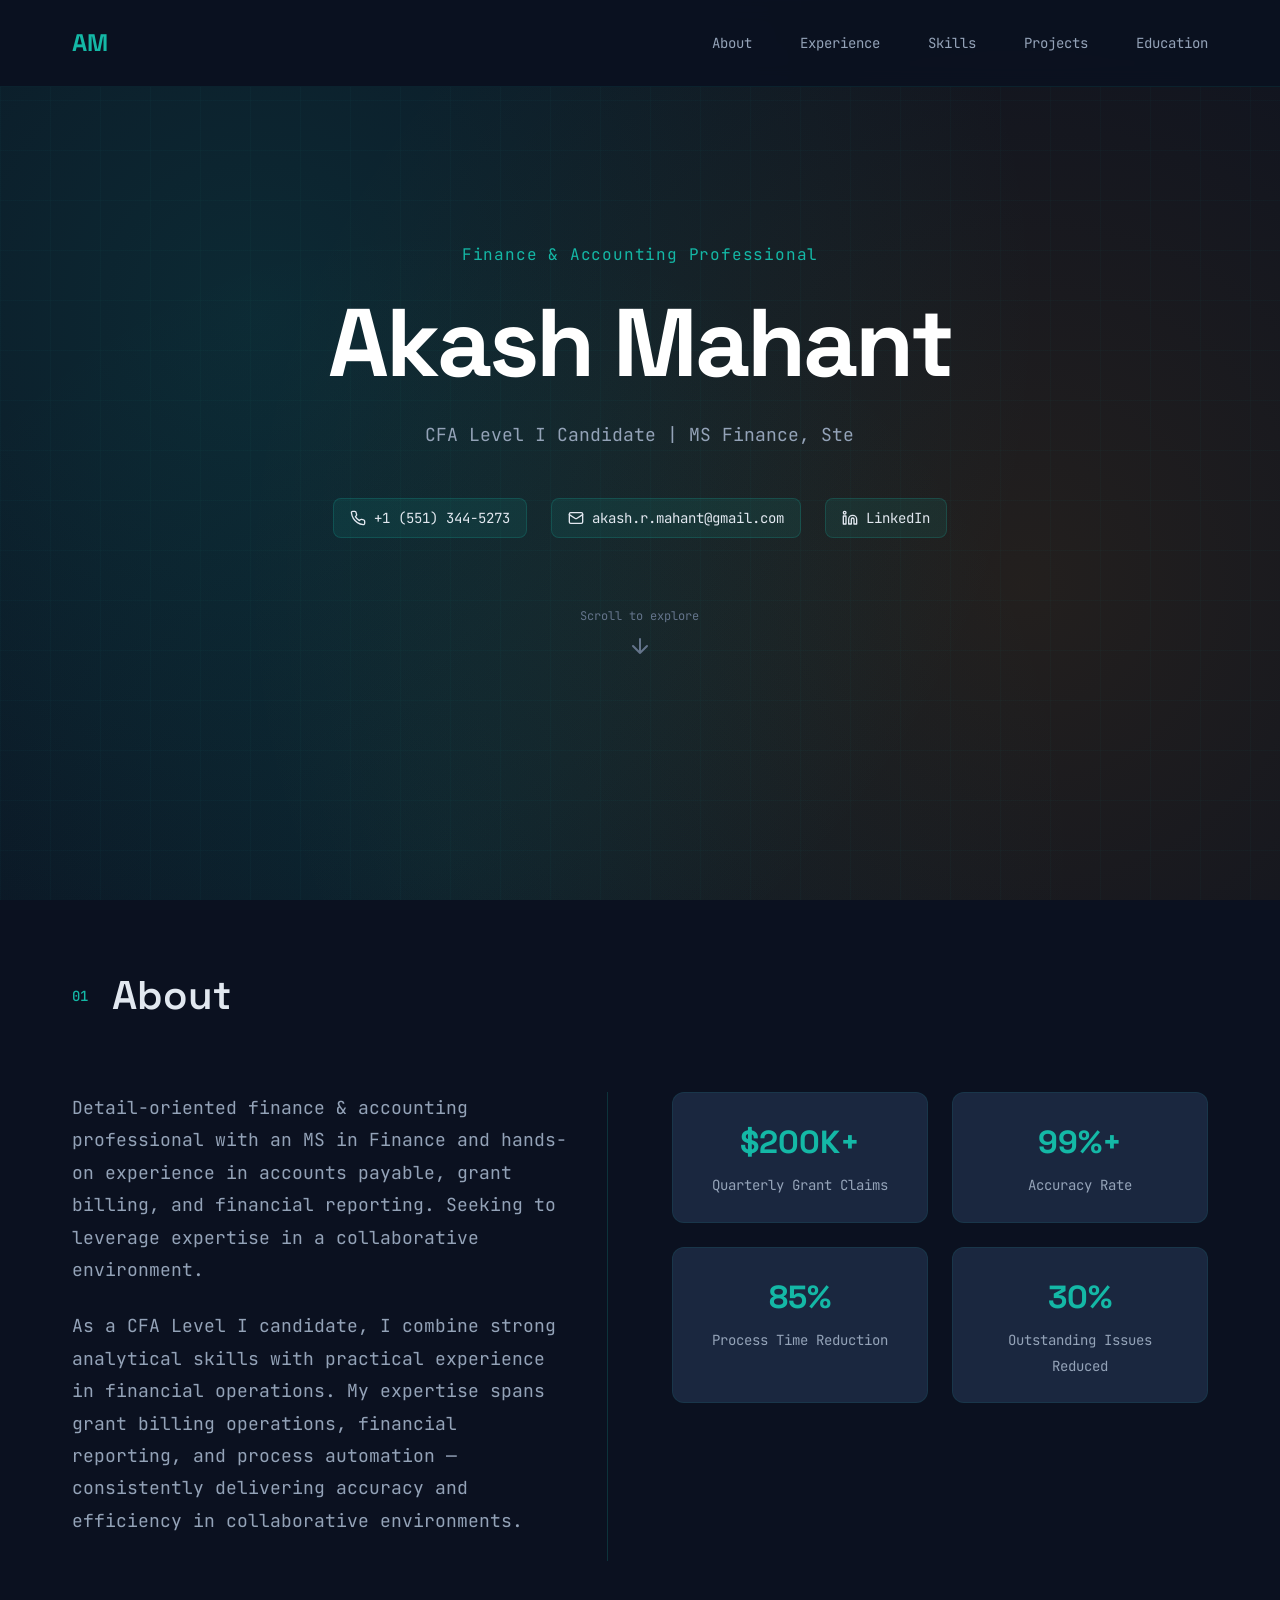
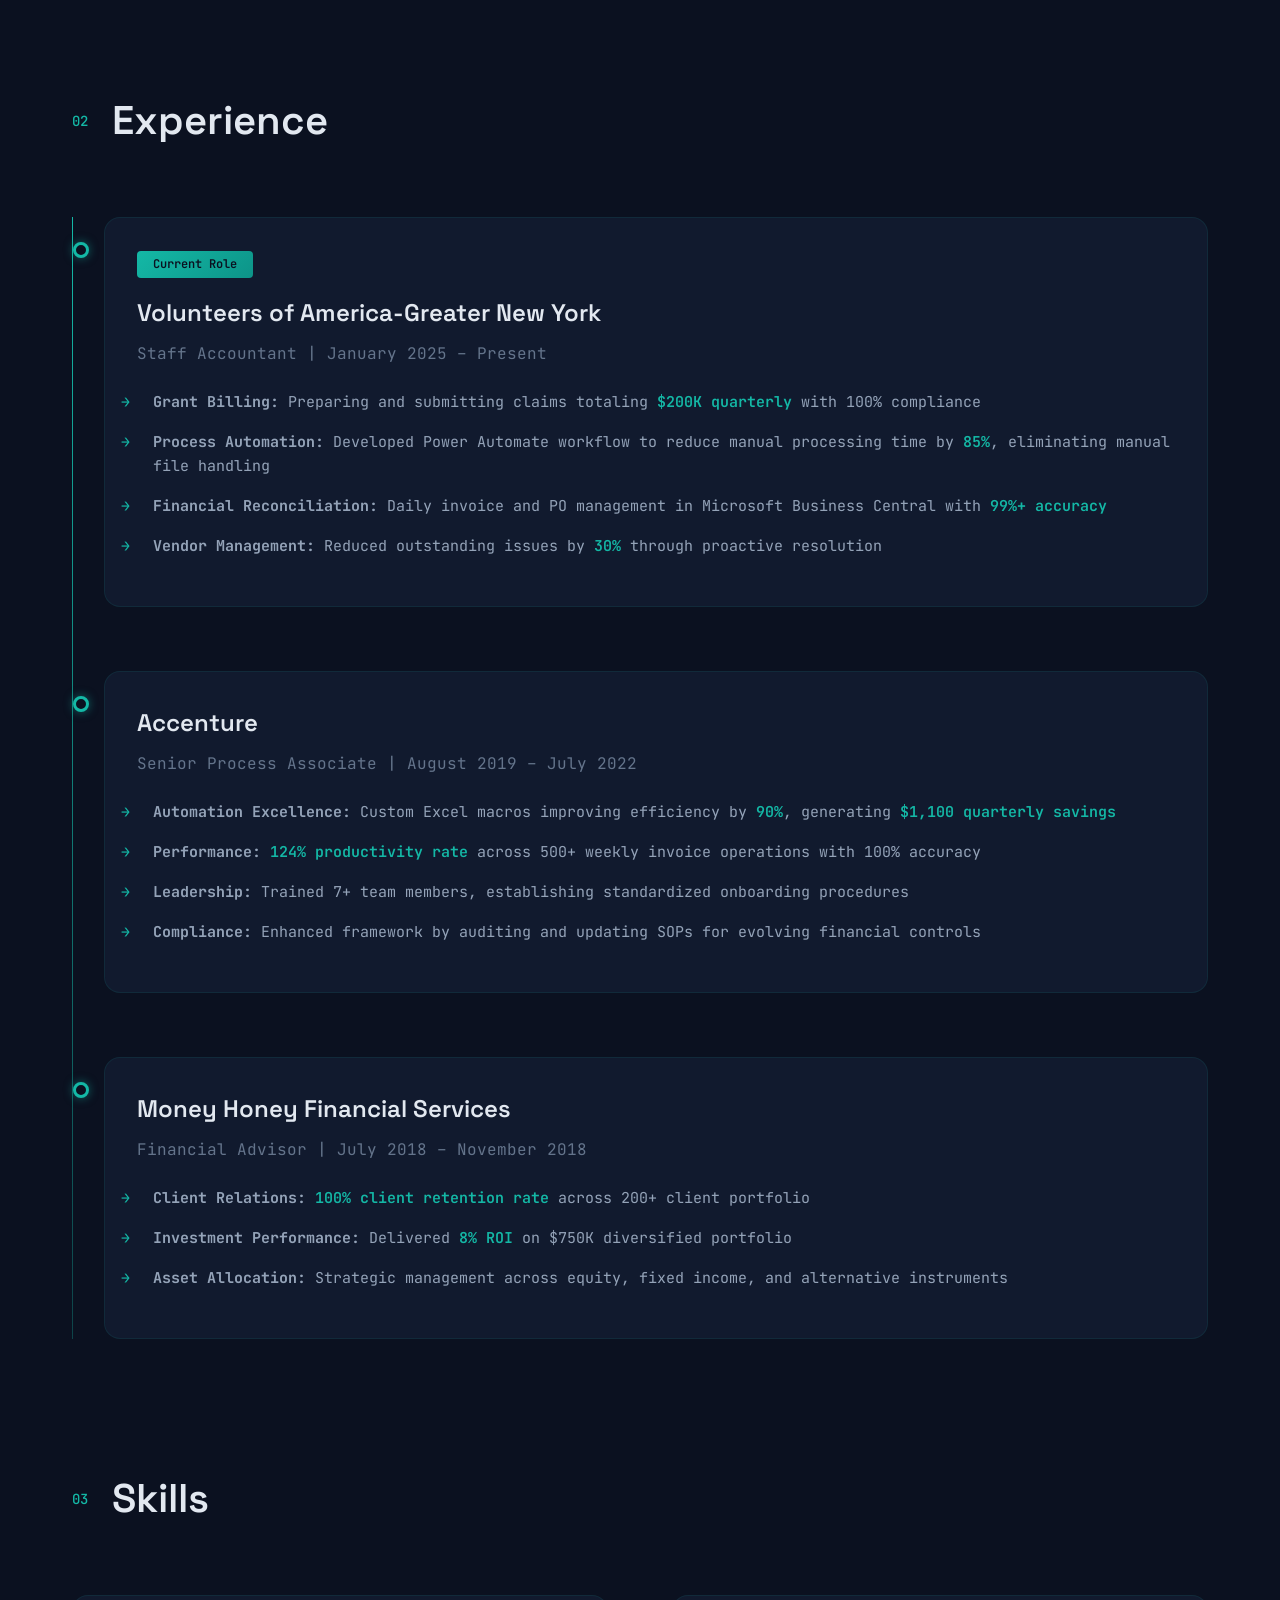
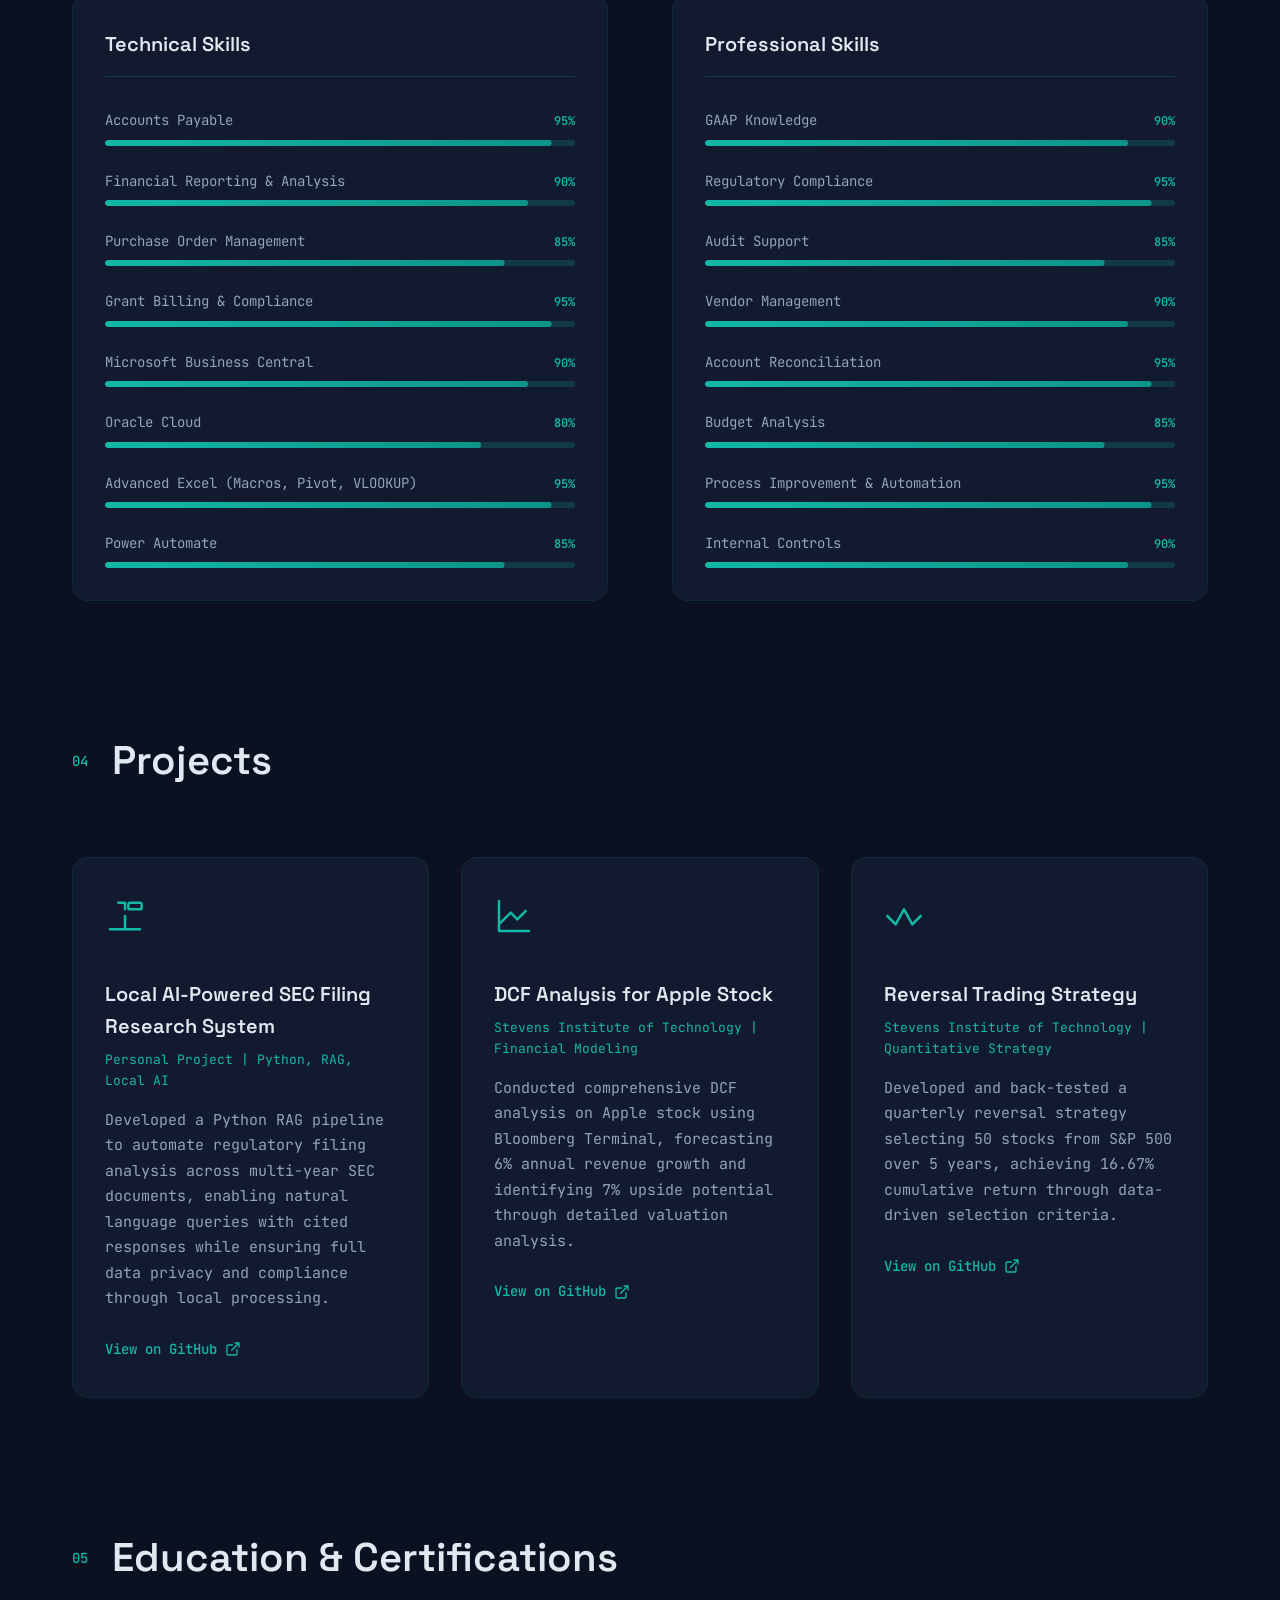
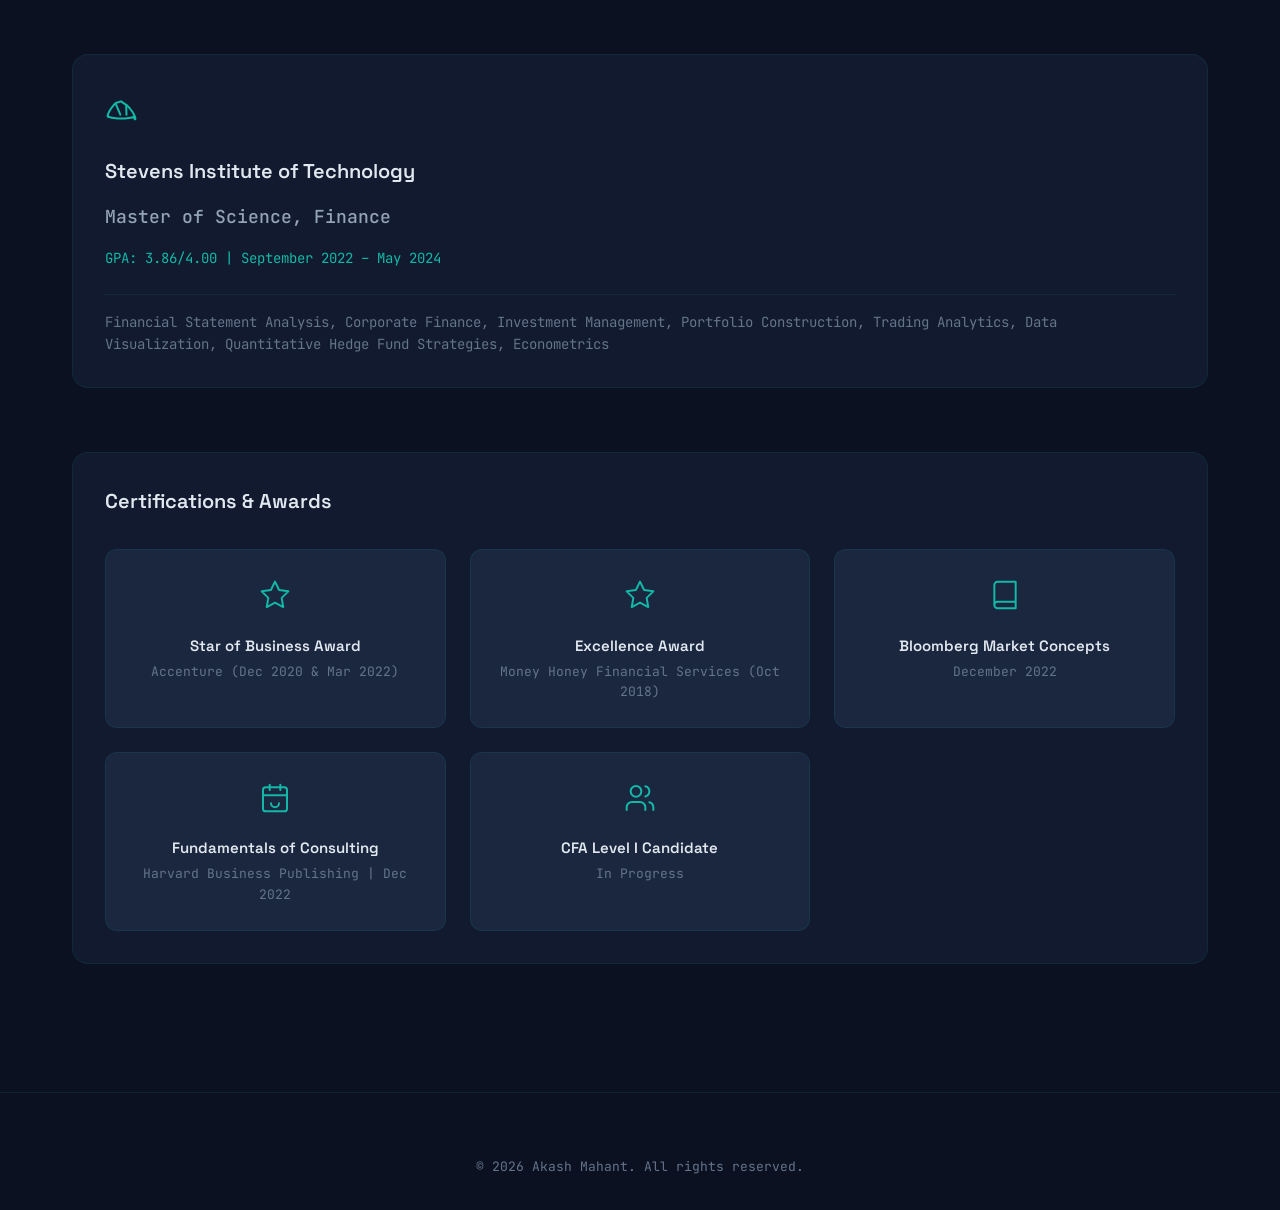
==== commit 294fe2b5: "uiux improve" ====
--- a/index.html
+++ b/index.html
@@ -12,9 +12,9 @@
 </head>
 <body>
     <!-- Navigation -->
-    <nav class="navbar">
+    <nav class="navbar" role="navigation" aria-label="Main navigation">
         <div class="nav-container">
-            <a href="#hero" class="nav-logo">AM</a>
+            <a href="#hero" class="nav-logo" aria-label="Akash Mahant - Home">AM</a>
             <button class="nav-toggle" aria-label="Toggle navigation" aria-expanded="false">
                 <span></span>
                 <span></span>
@@ -22,7 +22,7 @@
             </button>
             <div class="nav-overlay"></div>
             <ul class="nav-links">
-                <li><a href="#about">About</a></li>
+                <li><a href="#about" aria-current="page">About</a></li>
                 <li><a href="#experience">Experience</a></li>
                 <li><a href="#skills">Skills</a></li>
                 <li><a href="#projects">Projects</a></li>
@@ -32,7 +32,7 @@
     </nav>
 
     <!-- Hero Section -->
-    <section id="hero" class="hero">
+    <section id="hero" class="hero" aria-label="Hero section">
         <div class="hero-bg">
             <div class="gradient-mesh"></div>
             <div class="grid-overlay"></div>
@@ -42,16 +42,16 @@
             <h1 class="hero-name fade-in">Akash Mahant</h1>
             <p class="hero-tagline fade-in">CFA Level I Candidate | MS Finance, Stevens Institute of Technology</p>
             <div class="hero-contact fade-in">
-                <a href="tel:+15513445273" class="contact-link">
-                    <span class="contact-icon">📞</span>
+                <a href="tel:+15513445273" class="contact-link" aria-label="Phone: +1 (551) 344-5273">
+                    <svg xmlns="http://www.w3.org/2000/svg" width="16" height="16" viewBox="0 0 24 24" fill="none" stroke="currentColor" stroke-width="2" stroke-linecap="round" stroke-linejoin="round"><path d="M22 16.92v3a2 2 0 0 1-2.18 2 19.79 19.79 0 0 1-8.63-3.07 19.5 19.5 0 0 1-6-6 19.79 19.79 0 0 1-3.07-8.67A2 2 0 0 1 4.11 2h3a2 2 0 0 1 2 1.72c.127.96.361 1.903.7 2.81a2 2 0 0 1-.45 2.11L8.09 9.91a16 16 0 0 0 6 6l1.27-1.27a2 2 0 0 1 2.11-.45c.907.339 1.85.573 2.81.7A2 2 0 0 1 22 16.92z"/></svg>
                     <span>+1 (551) 344-5273</span>
                 </a>
-                <a href="mailto:akash.r.mahant@gmail.com" class="contact-link">
-                    <span class="contact-icon">✉️</span>
+                <a href="mailto:akash.r.mahant@gmail.com" class="contact-link" aria-label="Email: akash.r.mahant@gmail.com">
+                    <svg xmlns="http://www.w3.org/2000/svg" width="16" height="16" viewBox="0 0 24 24" fill="none" stroke="currentColor" stroke-width="2" stroke-linecap="round" stroke-linejoin="round"><rect width="20" height="16" x="2" y="4" rx="2"/><path d="m22 7-8.97 5.7a1.94 1.94 0 0 1-2.06 0L2 7"/></svg>
                     <span>akash.r.mahant@gmail.com</span>
                 </a>
-                <a href="https://www.linkedin.com/in/akashmahant" target="_blank" class="contact-link">
-                    <span class="contact-icon">💼</span>
+                <a href="https://www.linkedin.com/in/akashmahant" target="_blank" class="contact-link" aria-label="LinkedIn profile">
+                    <svg xmlns="http://www.w3.org/2000/svg" width="16" height="16" viewBox="0 0 24 24" fill="none" stroke="currentColor" stroke-width="2" stroke-linecap="round" stroke-linejoin="round"><path d="M16 8a6 6 0 0 1 6 6v7h-4v-7a2 2 0 0 0-2-2 2 2 0 0 0-2 2v7h-4v-7a6 6 0 0 1 6-6z"/><rect width="4" height="12" x="2" y="9"/><circle cx="4" cy="4" r="2"/></svg>
                     <span>LinkedIn</span>
                 </a>
             </div>
@@ -68,30 +68,30 @@
     <section id="about" class="section about">
         <div class="container">
             <div class="section-header">
-                <span class="section-badge">01</span>
+                <span class="section-badge" aria-hidden="true">01</span>
                 <h2 class="section-title">About</h2>
             </div>
             <div class="about-content">
                 <div class="about-text">
-                    <p>Detail-oriented finance & accounting professional with an MS in Finance and hands-on experience in accounts payable, grant billing, and financial reporting. Seeking to leverage expertise in a collaborative environment.</p>
+                    <p>Detail-oriented finance &amp; accounting professional with an MS in Finance and hands-on experience in accounts payable, grant billing, and financial reporting. Seeking to leverage expertise in a collaborative environment.</p>
                     <p>As a CFA Level I candidate, I combine strong analytical skills with practical experience in financial operations. My expertise spans grant billing operations, financial reporting, and process automation — consistently delivering accuracy and efficiency in collaborative environments.</p>
                 </div>
                 <div class="about-highlights">
                     <div class="highlight-card">
                         <span class="highlight-number" data-target="200" data-prefix="$" data-suffix="K+">0</span>
-                        <span class="highlight-label">Quarterly Billing</span>
+                        <span class="highlight-label">Quarterly Grant Claims</span>
                     </div>
                     <div class="highlight-card">
                         <span class="highlight-number" data-target="99" data-prefix="" data-suffix="%+">0</span>
                         <span class="highlight-label">Accuracy Rate</span>
                     </div>
                     <div class="highlight-card">
-                        <span class="highlight-number" data-target="90" data-prefix="" data-suffix="%">0</span>
-                        <span class="highlight-label">Efficiency Improvement</span>
+                        <span class="highlight-number" data-target="85" data-prefix="" data-suffix="%">0</span>
+                        <span class="highlight-label">Process Time Reduction</span>
                     </div>
                     <div class="highlight-card">
-                        <span class="highlight-number" data-target="200" data-prefix="" data-suffix="+">0</span>
-                        <span class="highlight-label">Invoices Monthly</span>
+                        <span class="highlight-number" data-target="30" data-prefix="" data-suffix="%">0</span>
+                        <span class="highlight-label">Outstanding Issues Reduced</span>
                     </div>
                 </div>
             </div>
@@ -102,7 +102,7 @@
     <section id="experience" class="section experience">
         <div class="container">
             <div class="section-header">
-                <span class="section-badge">02</span>
+                <span class="section-badge" aria-hidden="true">02</span>
                 <h2 class="section-title">Experience</h2>
             </div>
             <div class="timeline">
@@ -113,8 +113,8 @@
                         <h3 class="company">Volunteers of America-Greater New York</h3>
                         <p class="role">Staff Accountant | January 2025 – Present</p>
                         <ul class="achievement-list">
-                            <li><strong>Grant Billing:</strong> Preparing and submitting claims totaling <span class="highlight">$45K-$100K quarterly</span> with 100% compliance</li>
-                            <li><strong>Process Automation:</strong> Developed Power Automate workflow routing <span class="highlight">200+ invoices monthly</span>, eliminating manual file handling</li>
+                            <li><strong>Grant Billing:</strong> Preparing and submitting claims totaling <span class="highlight">$200K quarterly</span> with 100% compliance</li>
+                            <li><strong>Process Automation:</strong> Developed Power Automate workflow to reduce manual processing time by <span class="highlight">85%</span>, eliminating manual file handling</li>
                             <li><strong>Financial Reconciliation:</strong> Daily invoice and PO management in Microsoft Business Central with <span class="highlight">99%+ accuracy</span></li>
                             <li><strong>Vendor Management:</strong> Reduced outstanding issues by <span class="highlight">30%</span> through proactive resolution</li>
                         </ul>
@@ -153,7 +153,7 @@
     <section id="skills" class="section skills">
         <div class="container">
             <div class="section-header">
-                <span class="section-badge">03</span>
+                <span class="section-badge" aria-hidden="true">03</span>
                 <h2 class="section-title">Skills</h2>
             </div>
             <div class="skills-grid">
@@ -161,36 +161,76 @@
                     <h3 class="category-title">Technical Skills</h3>
                     <div class="skills-list">
                         <div class="skill-item">
-                            <span class="skill-name">Accounts Payable</span>
-                            <div class="skill-bar"><div class="skill-fill" data-scale="0.95"></div></div>
-                        </div>
-                        <div class="skill-item">
-                            <span class="skill-name">Financial Reporting & Analysis</span>
-                            <div class="skill-bar"><div class="skill-fill" data-scale="0.90"></div></div>
-                        </div>
-                        <div class="skill-item">
-                            <span class="skill-name">Purchase Order Management</span>
-                            <div class="skill-bar"><div class="skill-fill" data-scale="0.85"></div></div>
-                        </div>
-                        <div class="skill-item">
-                            <span class="skill-name">Grant Billing & Compliance</span>
-                            <div class="skill-bar"><div class="skill-fill" data-scale="0.95"></div></div>
-                        </div>
-                        <div class="skill-item">
-                            <span class="skill-name">Microsoft Business Central</span>
-                            <div class="skill-bar"><div class="skill-fill" data-scale="0.90"></div></div>
-                        </div>
-                        <div class="skill-item">
-                            <span class="skill-name">Oracle Cloud</span>
-                            <div class="skill-bar"><div class="skill-fill" data-scale="0.80"></div></div>
-                        </div>
-                        <div class="skill-item">
-                            <span class="skill-name">Advanced Excel (Macros, Pivot, VLOOKUP)</span>
-                            <div class="skill-bar"><div class="skill-fill" data-scale="0.95"></div></div>
-                        </div>
-                        <div class="skill-item">
-                            <span class="skill-name">Power Automate</span>
-                            <div class="skill-bar"><div class="skill-fill" data-scale="0.85"></div></div>
+                            <div class="skill-info-row">
+                                <span class="skill-name">Accounts Payable</span>
+                                <span class="skill-percentage" aria-hidden="true">95%</span>
+                            </div>
+                            <div class="skill-bar" role="progressbar" aria-valuenow="95" aria-valuemin="0" aria-valuemax="100" aria-label="Accounts Payable proficiency 95%">
+                                <div class="skill-fill" data-scale="0.95"></div>
+                            </div>
+                        </div>
+                        <div class="skill-item">
+                            <div class="skill-info-row">
+                                <span class="skill-name">Financial Reporting &amp; Analysis</span>
+                                <span class="skill-percentage" aria-hidden="true">90%</span>
+                            </div>
+                            <div class="skill-bar" role="progressbar" aria-valuenow="90" aria-valuemin="0" aria-valuemax="100" aria-label="Financial Reporting & Analysis proficiency 90%">
+                                <div class="skill-fill" data-scale="0.90"></div>
+                            </div>
+                        </div>
+                        <div class="skill-item">
+                            <div class="skill-info-row">
+                                <span class="skill-name">Purchase Order Management</span>
+                                <span class="skill-percentage" aria-hidden="true">85%</span>
+                            </div>
+                            <div class="skill-bar" role="progressbar" aria-valuenow="85" aria-valuemin="0" aria-valuemax="100" aria-label="Purchase Order Management proficiency 85%">
+                                <div class="skill-fill" data-scale="0.85"></div>
+                            </div>
+                        </div>
+                        <div class="skill-item">
+                            <div class="skill-info-row">
+                                <span class="skill-name">Grant Billing &amp; Compliance</span>
+                                <span class="skill-percentage" aria-hidden="true">95%</span>
+                            </div>
+                            <div class="skill-bar" role="progressbar" aria-valuenow="95" aria-valuemin="0" aria-valuemax="100" aria-label="Grant Billing & Compliance proficiency 95%">
+                                <div class="skill-fill" data-scale="0.95"></div>
+                            </div>
+                        </div>
+                        <div class="skill-item">
+                            <div class="skill-info-row">
+                                <span class="skill-name">Microsoft Business Central</span>
+                                <span class="skill-percentage" aria-hidden="true">90%</span>
+                            </div>
+                            <div class="skill-bar" role="progressbar" aria-valuenow="90" aria-valuemin="0" aria-valuemax="100" aria-label="Microsoft Business Central proficiency 90%">
+                                <div class="skill-fill" data-scale="0.90"></div>
+                            </div>
+                        </div>
+                        <div class="skill-item">
+                            <div class="skill-info-row">
+                                <span class="skill-name">Oracle Cloud</span>
+                                <span class="skill-percentage" aria-hidden="true">80%</span>
+                            </div>
+                            <div class="skill-bar" role="progressbar" aria-valuenow="80" aria-valuemin="0" aria-valuemax="100" aria-label="Oracle Cloud proficiency 80%">
+                                <div class="skill-fill" data-scale="0.80"></div>
+                            </div>
+                        </div>
+                        <div class="skill-item">
+                            <div class="skill-info-row">
+                                <span class="skill-name">Advanced Excel (Macros, Pivot, VLOOKUP)</span>
+                                <span class="skill-percentage" aria-hidden="true">95%</span>
+                            </div>
+                            <div class="skill-bar" role="progressbar" aria-valuenow="95" aria-valuemin="0" aria-valuemax="100" aria-label="Advanced Excel proficiency 95%">
+                                <div class="skill-fill" data-scale="0.95"></div>
+                            </div>
+                        </div>
+                        <div class="skill-item">
+                            <div class="skill-info-row">
+                                <span class="skill-name">Power Automate</span>
+                                <span class="skill-percentage" aria-hidden="true">85%</span>
+                            </div>
+                            <div class="skill-bar" role="progressbar" aria-valuenow="85" aria-valuemin="0" aria-valuemax="100" aria-label="Power Automate proficiency 85%">
+                                <div class="skill-fill" data-scale="0.85"></div>
+                            </div>
                         </div>
                     </div>
                 </div>
@@ -198,36 +238,76 @@
                     <h3 class="category-title">Professional Skills</h3>
                     <div class="skills-list">
                         <div class="skill-item">
-                            <span class="skill-name">GAAP Knowledge</span>
-                            <div class="skill-bar"><div class="skill-fill" data-scale="0.90"></div></div>
-                        </div>
-                        <div class="skill-item">
-                            <span class="skill-name">Regulatory Compliance</span>
-                            <div class="skill-bar"><div class="skill-fill" data-scale="0.95"></div></div>
-                        </div>
-                        <div class="skill-item">
-                            <span class="skill-name">Audit Support</span>
-                            <div class="skill-bar"><div class="skill-fill" data-scale="0.85"></div></div>
-                        </div>
-                        <div class="skill-item">
-                            <span class="skill-name">Vendor Management</span>
-                            <div class="skill-bar"><div class="skill-fill" data-scale="0.90"></div></div>
-                        </div>
-                        <div class="skill-item">
-                            <span class="skill-name">Account Reconciliation</span>
-                            <div class="skill-bar"><div class="skill-fill" data-scale="0.95"></div></div>
-                        </div>
-                        <div class="skill-item">
-                            <span class="skill-name">Budget Analysis</span>
-                            <div class="skill-bar"><div class="skill-fill" data-scale="0.85"></div></div>
-                        </div>
-                        <div class="skill-item">
-                            <span class="skill-name">Process Improvement & Automation</span>
-                            <div class="skill-bar"><div class="skill-fill" data-scale="0.95"></div></div>
-                        </div>
-                        <div class="skill-item">
-                            <span class="skill-name">Internal Controls</span>
-                            <div class="skill-bar"><div class="skill-fill" data-scale="0.90"></div></div>
+                            <div class="skill-info-row">
+                                <span class="skill-name">GAAP Knowledge</span>
+                                <span class="skill-percentage" aria-hidden="true">90%</span>
+                            </div>
+                            <div class="skill-bar" role="progressbar" aria-valuenow="90" aria-valuemin="0" aria-valuemax="100" aria-label="GAAP Knowledge proficiency 90%">
+                                <div class="skill-fill" data-scale="0.90"></div>
+                            </div>
+                        </div>
+                        <div class="skill-item">
+                            <div class="skill-info-row">
+                                <span class="skill-name">Regulatory Compliance</span>
+                                <span class="skill-percentage" aria-hidden="true">95%</span>
+                            </div>
+                            <div class="skill-bar" role="progressbar" aria-valuenow="95" aria-valuemin="0" aria-valuemax="100" aria-label="Regulatory Compliance proficiency 95%">
+                                <div class="skill-fill" data-scale="0.95"></div>
+                            </div>
+                        </div>
+                        <div class="skill-item">
+                            <div class="skill-info-row">
+                                <span class="skill-name">Audit Support</span>
+                                <span class="skill-percentage" aria-hidden="true">85%</span>
+                            </div>
+                            <div class="skill-bar" role="progressbar" aria-valuenow="85" aria-valuemin="0" aria-valuemax="100" aria-label="Audit Support proficiency 85%">
+                                <div class="skill-fill" data-scale="0.85"></div>
+                            </div>
+                        </div>
+                        <div class="skill-item">
+                            <div class="skill-info-row">
+                                <span class="skill-name">Vendor Management</span>
+                                <span class="skill-percentage" aria-hidden="true">90%</span>
+                            </div>
+                            <div class="skill-bar" role="progressbar" aria-valuenow="90" aria-valuemin="0" aria-valuemax="100" aria-label="Vendor Management proficiency 90%">
+                                <div class="skill-fill" data-scale="0.90"></div>
+                            </div>
+                        </div>
+                        <div class="skill-item">
+                            <div class="skill-info-row">
+                                <span class="skill-name">Account Reconciliation</span>
+                                <span class="skill-percentage" aria-hidden="true">95%</span>
+                            </div>
+                            <div class="skill-bar" role="progressbar" aria-valuenow="95" aria-valuemin="0" aria-valuemax="100" aria-label="Account Reconciliation proficiency 95%">
+                                <div class="skill-fill" data-scale="0.95"></div>
+                            </div>
+                        </div>
+                        <div class="skill-item">
+                            <div class="skill-info-row">
+                                <span class="skill-name">Budget Analysis</span>
+                                <span class="skill-percentage" aria-hidden="true">85%</span>
+                            </div>
+                            <div class="skill-bar" role="progressbar" aria-valuenow="85" aria-valuemin="0" aria-valuemax="100" aria-label="Budget Analysis proficiency 85%">
+                                <div class="skill-fill" data-scale="0.85"></div>
+                            </div>
+                        </div>
+                        <div class="skill-item">
+                            <div class="skill-info-row">
+                                <span class="skill-name">Process Improvement &amp; Automation</span>
+                                <span class="skill-percentage" aria-hidden="true">95%</span>
+                            </div>
+                            <div class="skill-bar" role="progressbar" aria-valuenow="95" aria-valuemin="0" aria-valuemax="100" aria-label="Process Improvement & Automation proficiency 95%">
+                                <div class="skill-fill" data-scale="0.95"></div>
+                            </div>
+                        </div>
+                        <div class="skill-item">
+                            <div class="skill-info-row">
+                                <span class="skill-name">Internal Controls</span>
+                                <span class="skill-percentage" aria-hidden="true">90%</span>
+                            </div>
+                            <div class="skill-bar" role="progressbar" aria-valuenow="90" aria-valuemin="0" aria-valuemax="100" aria-label="Internal Controls proficiency 90%">
+                                <div class="skill-fill" data-scale="0.90"></div>
+                            </div>
                         </div>
                     </div>
                 </div>
@@ -239,17 +319,19 @@
     <section id="projects" class="section projects">
         <div class="container">
             <div class="section-header">
-                <span class="section-badge">04</span>
+                <span class="section-badge" aria-hidden="true">04</span>
                 <h2 class="section-title">Projects</h2>
             </div>
             <div class="projects-grid">
                 <div class="project-card fade-in">
-                    <div class="project-icon">🤖</div>
+                    <div class="project-icon" aria-hidden="true">
+                        <svg xmlns="http://www.w3.org/2000/svg" width="40" height="40" viewBox="0 0 24 24" fill="none" stroke="currentColor" stroke-width="1.5" stroke-linecap="round" stroke-linejoin="round"><path d="M12 8V4H8"/><rect width="8" height="4" x="14" y="4" rx="1"/><path d="M12 12v7"/><path d="M21 20H3"/></svg>
+                    </div>
                     <div class="project-content">
                         <h3 class="project-title">Local AI-Powered SEC Filing Research System</h3>
                         <p class="project-tag">Personal Project | Python, RAG, Local AI</p>
                         <p class="project-description">Developed a Python RAG pipeline to automate regulatory filing analysis across multi-year SEC documents, enabling natural language queries with cited responses while ensuring full data privacy and compliance through local processing.</p>
-                        <a href="https://github.com/Mahant-Akash/SEC-Filing-RAG-Local-AI-for-Financial-Research" target="_blank" class="project-link">
+                        <a href="https://github.com/Mahant-Akash/SEC-Filing-RAG-Local-AI-for-Financial-Research" target="_blank" class="project-link" aria-label="View SEC Filing RAG project on GitHub (opens in new window)">
                             View on GitHub
                             <svg width="16" height="16" viewBox="0 0 24 24" fill="none">
                                 <path d="M18 13v6a2 2 0 0 1-2 2H5a2 2 0 0 1-2-2V8a2 2 0 0 1 2-2h6M15 3h6v6M10 14L21 3" stroke="currentColor" stroke-width="2" stroke-linecap="round" stroke-linejoin="round"/>
@@ -258,12 +340,14 @@
                     </div>
                 </div>
                 <div class="project-card fade-in">
-                    <div class="project-icon">📊</div>
+                    <div class="project-icon" aria-hidden="true">
+                        <svg xmlns="http://www.w3.org/2000/svg" width="40" height="40" viewBox="0 0 24 24" fill="none" stroke="currentColor" stroke-width="1.5" stroke-linecap="round" stroke-linejoin="round"><path d="M3 3v18h18"/><path d="m19 9-5 5-4-4-6 6"/></svg>
+                    </div>
                     <div class="project-content">
                         <h3 class="project-title">DCF Analysis for Apple Stock</h3>
                         <p class="project-tag">Stevens Institute of Technology | Financial Modeling</p>
                         <p class="project-description">Conducted comprehensive DCF analysis on Apple stock using Bloomberg Terminal, forecasting 6% annual revenue growth and identifying 7% upside potential through detailed valuation analysis.</p>
-                        <a href="https://github.com/Mahant-Akash/DCF-Model" target="_blank" class="project-link">
+                        <a href="https://github.com/Mahant-Akash/DCF-Model" target="_blank" class="project-link" aria-label="View DCF Model project on GitHub (opens in new window)">
                             View on GitHub
                             <svg width="16" height="16" viewBox="0 0 24 24" fill="none">
                                 <path d="M18 13v6a2 2 0 0 1-2 2H5a2 2 0 0 1-2-2V8a2 2 0 0 1 2-2h6M15 3h6v6M10 14L21 3" stroke="currentColor" stroke-width="2" stroke-linecap="round" stroke-linejoin="round"/>
@@ -272,12 +356,14 @@
                     </div>
                 </div>
                 <div class="project-card fade-in">
-                    <div class="project-icon">📈</div>
+                    <div class="project-icon" aria-hidden="true">
+                        <svg xmlns="http://www.w3.org/2000/svg" width="40" height="40" viewBox="0 0 24 24" fill="none" stroke="currentColor" stroke-width="1.5" stroke-linecap="round" stroke-linejoin="round"><path d="m2 12 5 5L12 8l5 9 5-5"/></svg>
+                    </div>
                     <div class="project-content">
                         <h3 class="project-title">Reversal Trading Strategy</h3>
                         <p class="project-tag">Stevens Institute of Technology | Quantitative Strategy</p>
-                        <p class="project-description">Developed and back-tested a quarterly reversal strategy selecting 50 stocks from S&P 500 over 5 years, achieving 16.67% cumulative return through data-driven selection criteria.</p>
-                        <a href="https://github.com/Mahant-Akash/Reversal-Strategy" target="_blank" class="project-link">
+                        <p class="project-description">Developed and back-tested a quarterly reversal strategy selecting 50 stocks from S&amp;P 500 over 5 years, achieving 16.67% cumulative return through data-driven selection criteria.</p>
+                        <a href="https://github.com/Mahant-Akash/Reversal-Strategy" target="_blank" class="project-link" aria-label="View Reversal Strategy project on GitHub (opens in new window)">
                             View on GitHub
                             <svg width="16" height="16" viewBox="0 0 24 24" fill="none">
                                 <path d="M18 13v6a2 2 0 0 1-2 2H5a2 2 0 0 1-2-2V8a2 2 0 0 1 2-2h6M15 3h6v6M10 14L21 3" stroke="currentColor" stroke-width="2" stroke-linecap="round" stroke-linejoin="round"/>
@@ -293,12 +379,14 @@
     <section id="education" class="section education">
         <div class="container">
             <div class="section-header">
-                <span class="section-badge">05</span>
-                <h2 class="section-title">Education & Certifications</h2>
+                <span class="section-badge" aria-hidden="true">05</span>
+                <h2 class="section-title">Education &amp; Certifications</h2>
             </div>
             <div class="education-grid">
                 <div class="education-item">
-                    <div class="education-icon">🎓</div>
+                    <div class="education-icon" aria-hidden="true">
+                        <svg xmlns="http://www.w3.org/2000/svg" width="32" height="32" viewBox="0 0 24 24" fill="none" stroke="currentColor" stroke-width="1.5" stroke-linecap="round" stroke-linejoin="round"><path d="M21.42 18.57c-.81.44-2.18.65-3.76.92-1.6.27-3.49.41-5.42.41-1.93 0-3.82-.14-5.42-.41-1.58-.27-2.95-.48-3.76-.92A.62.62 0 0 1 2 18c0-1.09.49-2.08 1.17-3.35.68-1.26 1.6-2.74 2.89-4.23.64-.79 1.36-1.5 2.08-2.18L12 7l4.66 3.24c.72.68 1.44 1.39 2.08 2.18 1.29 1.49 2.21 2.97 2.89 4.23.68 1.27 1.17 2.26 1.17 3.35a.62.62 0 0 1-.38.57z"/><path d="m15.89 9.49.24 7.52"/><path d="m8.31 9.49 3.2 7.52"/></svg>
+                    </div>
                     <h3 class="institution">Stevens Institute of Technology</h3>
                     <p class="degree">Master of Science, Finance</p>
                     <p class="gpa">GPA: 3.86/4.00 | September 2022 – May 2024</p>
@@ -306,30 +394,40 @@
                 </div>
             </div>
             <div class="certifications">
-                <h3 class="certifications-title">Certifications & Awards</h3>
+                <h3 class="certifications-title">Certifications &amp; Awards</h3>
                 <div class="cert-grid">
                     <div class="cert-card fade-in">
-                        <span class="cert-icon">🏆</span>
+                        <span class="cert-icon" aria-hidden="true">
+                            <svg xmlns="http://www.w3.org/2000/svg" width="32" height="32" viewBox="0 0 24 24" fill="none" stroke="currentColor" stroke-width="1.5" stroke-linecap="round" stroke-linejoin="round"><path d="M12 2l3.09 6.26L22 9.27l-5 4.87 1.18 6.88L12 17.77l-6.18 3.25L7 14.14 2 9.27l6.91-1.01L12 2z"/></svg>
+                        </span>
                         <span class="cert-name">Star of Business Award</span>
-                        <span class="cert-desc">Accenture (Dec 2020 & Mar 2022)</span>
+                        <span class="cert-desc">Accenture (Dec 2020 &amp; Mar 2022)</span>
                     </div>
                     <div class="cert-card fade-in">
-                        <span class="cert-icon">🏆</span>
+                        <span class="cert-icon" aria-hidden="true">
+                            <svg xmlns="http://www.w3.org/2000/svg" width="32" height="32" viewBox="0 0 24 24" fill="none" stroke="currentColor" stroke-width="1.5" stroke-linecap="round" stroke-linejoin="round"><path d="M12 2l3.09 6.26L22 9.27l-5 4.87 1.18 6.88L12 17.77l-6.18 3.25L7 14.14 2 9.27l6.91-1.01L12 2z"/></svg>
+                        </span>
                         <span class="cert-name">Excellence Award</span>
-                        <span class="cert-desc">Money Honey Financial Services</span>
+                        <span class="cert-desc">Money Honey Financial Services (Oct 2018)</span>
                     </div>
                     <div class="cert-card fade-in">
-                        <span class="cert-icon">📈</span>
+                        <span class="cert-icon" aria-hidden="true">
+                            <svg xmlns="http://www.w3.org/2000/svg" width="32" height="32" viewBox="0 0 24 24" fill="none" stroke="currentColor" stroke-width="1.5" stroke-linecap="round" stroke-linejoin="round"><path d="M4 19.5v-15A2.5 2.5 0 0 1 6.5 2H20v20H6.5a2.5 2.5 0 0 1 0-5H20"/></svg>
+                        </span>
                         <span class="cert-name">Bloomberg Market Concepts</span>
                         <span class="cert-desc">December 2022</span>
                     </div>
                     <div class="cert-card fade-in">
-                        <span class="cert-icon">💼</span>
+                        <span class="cert-icon" aria-hidden="true">
+                            <svg xmlns="http://www.w3.org/2000/svg" width="32" height="32" viewBox="0 0 24 24" fill="none" stroke="currentColor" stroke-width="1.5" stroke-linecap="round" stroke-linejoin="round"><rect width="18" height="18" x="3" y="4" rx="2" ry="2"/><line x1="16" x2="16" y1="2" y2="6"/><line x1="8" x2="8" y1="2" y2="6"/><line x1="3" x2="21" y1="10" y2="10"/><path d="M9 16a3 3 0 0 0 6 0"/></svg>
+                        </span>
                         <span class="cert-name">Fundamentals of Consulting</span>
                         <span class="cert-desc">Harvard Business Publishing | Dec 2022</span>
                     </div>
                     <div class="cert-card fade-in">
-                        <span class="cert-icon">📚</span>
+                        <span class="cert-icon" aria-hidden="true">
+                            <svg xmlns="http://www.w3.org/2000/svg" width="32" height="32" viewBox="0 0 24 24" fill="none" stroke="currentColor" stroke-width="1.5" stroke-linecap="round" stroke-linejoin="round"><path d="M16 21v-2a4 4 0 0 0-4-4H6a4 4 0 0 0-4 4v2"/><circle cx="9" cy="7" r="4"/><path d="M22 21v-2a4 4 0 0 0-3-3.87"/><path d="M16 3.13a4 4 0 0 1 0 7.75"/></svg>
+                        </span>
                         <span class="cert-name">CFA Level I Candidate</span>
                         <span class="cert-desc">In Progress</span>
                     </div>
@@ -342,23 +440,6 @@
     <footer class="footer">
         <div class="container">
             <div class="footer-content">
-                <div class="footer-contact">
-                    <h3 class="footer-title">Get in Touch</h3>
-                    <div class="footer-links">
-                        <a href="tel:+15513445273" class="footer-link">
-                            <span>📞</span>
-                            <span>+1 (551) 344-5273</span>
-                        </a>
-                        <a href="mailto:akash.r.mahant@gmail.com" class="footer-link">
-                            <span>✉️</span>
-                            <span>akash.r.mahant@gmail.com</span>
-                        </a>
-                        <a href="https://www.linkedin.com/in/akashmahant" target="_blank" class="footer-link">
-                            <span>💼</span>
-                            <span>LinkedIn</span>
-                        </a>
-                    </div>
-                </div>
                 <div class="footer-bottom">
                     <p>&copy; 2026 Akash Mahant. All rights reserved.</p>
                 </div>
@@ -368,4 +449,4 @@
 
     <script src="js/main.js"></script>
 </body>
-</html>
+</html>
--- a/css/styles.css
+++ b/css/styles.css
@@ -57,8 +57,8 @@
     /* Shadows */
     --shadow-sm: 0 1px 2px rgba(0, 0, 0, 0.3);
     --shadow-md: 0 4px 6px rgba(0, 0, 0, 0.3);
-    --shadow-lg: 0 10px 15px rgba(0, 0, 0, 0.35);
-    --shadow-glow: 0 0 40px rgba(20, 184, 166, 0.08);
+    --shadow-lg: 0 10px 15px rgba(0, 0, 0, 0.4);
+    --shadow-glow: 0 0 40px rgba(20, 184, 166, 0.1);
 }
 
 /* Reset & Base */
@@ -114,6 +114,11 @@
     transition: all var(--transition-normal);
 }
 
+.navbar-scrolled {
+    box-shadow: 0 4px 30px rgba(0, 0, 0, 0.3);
+    background: rgba(11, 17, 32, 0.98);
+}
+
 .nav-container {
     max-width: 1200px;
     margin: 0 auto;
@@ -161,11 +166,13 @@
     transition: width var(--transition-normal);
 }
 
-.nav-links a:hover {
-    color: var(--accent-teal);
-}
-
-.nav-links a:hover::after {
+.nav-links a:hover,
+.nav-links a[aria-current="page"] {
+    color: var(--accent-teal);
+}
+
+.nav-links a:hover::after,
+.nav-links a[aria-current="page"]::after {
     width: 100%;
 }
 
@@ -320,7 +327,7 @@
     font-weight: 700;
     line-height: 1.1;
     letter-spacing: -0.03em;
-    color: var(--text-primary);
+    color: #fff;
     margin-bottom: var(--spacing-lg);
     opacity: 0;
     animation: fadeInUp 1s var(--ease-out-expo) 400ms forwards;
@@ -333,6 +340,16 @@
     margin-bottom: var(--spacing-2xl);
     opacity: 0;
     animation: fadeInUp 0.7s var(--ease-out-expo) 750ms forwards;
+}
+
+.hero-tagline-typing {
+    border-right: 2px solid var(--accent-teal);
+    animation: blink 0.7s step-end infinite;
+    white-space: pre-wrap;
+}
+
+@keyframes blink {
+    50% { border-color: transparent; }
 }
 
 .hero-contact {
@@ -351,7 +368,7 @@
     gap: var(--spacing-sm);
     padding: var(--spacing-sm) var(--spacing-md);
     background: rgba(20, 184, 166, 0.1);
-    border-radius: var(--radius-md);
+    border-radius: 8px;
     font-size: 0.875rem;
     color: var(--text-primary);
     border: 1px solid rgba(20, 184, 166, 0.2);
@@ -445,6 +462,7 @@
 .about-text {
     padding-right: var(--spacing-xl);
     border-right: 1px solid rgba(20, 184, 166, 0.2);
+    max-width: 65ch;
 }
 
 .about-text p {
@@ -463,7 +481,7 @@
 .highlight-card {
     padding: var(--spacing-lg);
     background: var(--bg-tertiary);
-    border-radius: var(--radius-lg);
+    border-radius: 12px;
     text-align: center;
     border: 1px solid rgba(20, 184, 166, 0.1);
     transition: all var(--transition-normal);
@@ -541,7 +559,7 @@
 .experience-card {
     background: var(--bg-secondary);
     border: 1px solid rgba(20, 184, 166, 0.1);
-    border-radius: var(--radius-xl);
+    border-radius: 16px;
     padding: var(--spacing-xl);
     transition: all var(--transition-normal);
 }
@@ -615,7 +633,7 @@
 .skills-category {
     background: var(--bg-secondary);
     border: 1px solid rgba(20, 184, 166, 0.1);
-    border-radius: var(--radius-xl);
+    border-radius: 16px;
     padding: var(--spacing-xl);
 }
 
@@ -641,10 +659,23 @@
     gap: var(--spacing-sm);
 }
 
+.skill-info-row {
+    display: flex;
+    justify-content: space-between;
+    align-items: baseline;
+}
+
 .skill-name {
     font-size: 0.875rem;
     color: var(--text-secondary);
     font-family: var(--font-body);
+}
+
+.skill-percentage {
+    font-size: 0.75rem;
+    color: var(--accent-teal);
+    font-family: var(--font-body);
+    font-weight: 600;
 }
 
 .skill-bar {
@@ -683,7 +714,7 @@
 .project-card {
     background: var(--bg-secondary);
     border: 1px solid rgba(20, 184, 166, 0.1);
-    border-radius: var(--radius-xl);
+    border-radius: 16px;
     padding: var(--spacing-xl);
     transition: all var(--transition-normal);
     position: relative;
@@ -715,6 +746,7 @@
 .project-icon {
     font-size: 2.5rem;
     margin-bottom: var(--spacing-lg);
+    color: var(--accent-teal);
 }
 
 .project-title {
@@ -780,7 +812,7 @@
 .education-item {
     background: var(--bg-secondary);
     border: 1px solid rgba(20, 184, 166, 0.1);
-    border-radius: var(--radius-xl);
+    border-radius: 16px;
     padding: var(--spacing-xl);
     display: flex;
     flex-direction: column;
@@ -795,6 +827,7 @@
 
 .education-icon {
     font-size: 2rem;
+    color: var(--accent-teal);
 }
 
 .institution {
@@ -828,7 +861,7 @@
 .certifications {
     background: var(--bg-secondary);
     border: 1px solid rgba(20, 184, 166, 0.1);
-    border-radius: var(--radius-xl);
+    border-radius: 16px;
     padding: var(--spacing-xl);
 }
 
@@ -853,7 +886,7 @@
     text-align: center;
     padding: var(--spacing-lg);
     background: var(--bg-tertiary);
-    border-radius: var(--radius-lg);
+    border-radius: 12px;
     border: 1px solid rgba(20, 184, 166, 0.1);
     transition: all var(--transition-normal);
 }
@@ -867,6 +900,7 @@
 .cert-icon {
     font-size: 2rem;
     margin-bottom: var(--spacing-sm);
+    color: var(--accent-teal);
 }
 
 .cert-name {
@@ -1019,6 +1053,11 @@
         font-size: 2.5rem;
     }
 
+    .hero-tagline {
+        animation: none;
+        opacity: 1;
+    }
+
     .hero-contact {
         flex-direction: column;
         align-items: center;
@@ -1069,10 +1108,6 @@
     .section {
         padding: var(--spacing-xl) 0;
     }
-
-    .skills-grid {
-        grid-template-columns: 1fr;
-    }
 }
 
 @media (max-width: 480px) {
@@ -1118,13 +1153,12 @@
         padding: var(--spacing-lg) var(--spacing-lg);
     }
 
-    /* Disable hover-only effects on touch devices */
+    /* Disable hover-only effects that don't translate to touch */
     .project-card:hover {
         transform: none;
     }
 
-    .highlight-card:hover,
-    .cert-card:hover {
+    .highlight-card:hover {
         transform: none;
     }
 
@@ -1133,36 +1167,23 @@
     }
 }
 
-/* Custom cursor */
-.custom-cursor {
-    position: fixed;
-    width: 20px;
-    height: 20px;
-    border: 1px solid var(--accent-teal);
-    border-radius: 50%;
-    pointer-events: none;
-    z-index: 9999;
-    transition: width 0.2s ease, height 0.2s ease, border-color 0.2s ease;
-    transform: translate(-50%, -50%);
-    mix-blend-mode: difference;
-}
-
-.custom-cursor.hover {
-    width: 40px;
-    height: 40px;
-    border-color: var(--accent-teal-light);
-}
-
-@media (prefers-reduced-motion: reduce) {
-    .custom-cursor {
-        display: none;
-    }
-}
-
-@media (pointer: coarse) {
-    .custom-cursor {
-        display: none;
-    }
+/* =====================================================
+   Utility Classes
+   ===================================================== */
+.text-teal {
+    color: var(--accent-teal) !important;
+}
+
+.text-gold {
+    color: var(--accent-gold) !important;
+}
+
+.bg-primary {
+    background-color: var(--bg-primary) !important;
+}
+
+.bg-secondary {
+    background-color: var(--bg-secondary) !important;
 }
 
 /* Selection styling */
@@ -1191,4 +1212,4 @@
     html {
         scroll-behavior: auto;
     }
-}
+}
